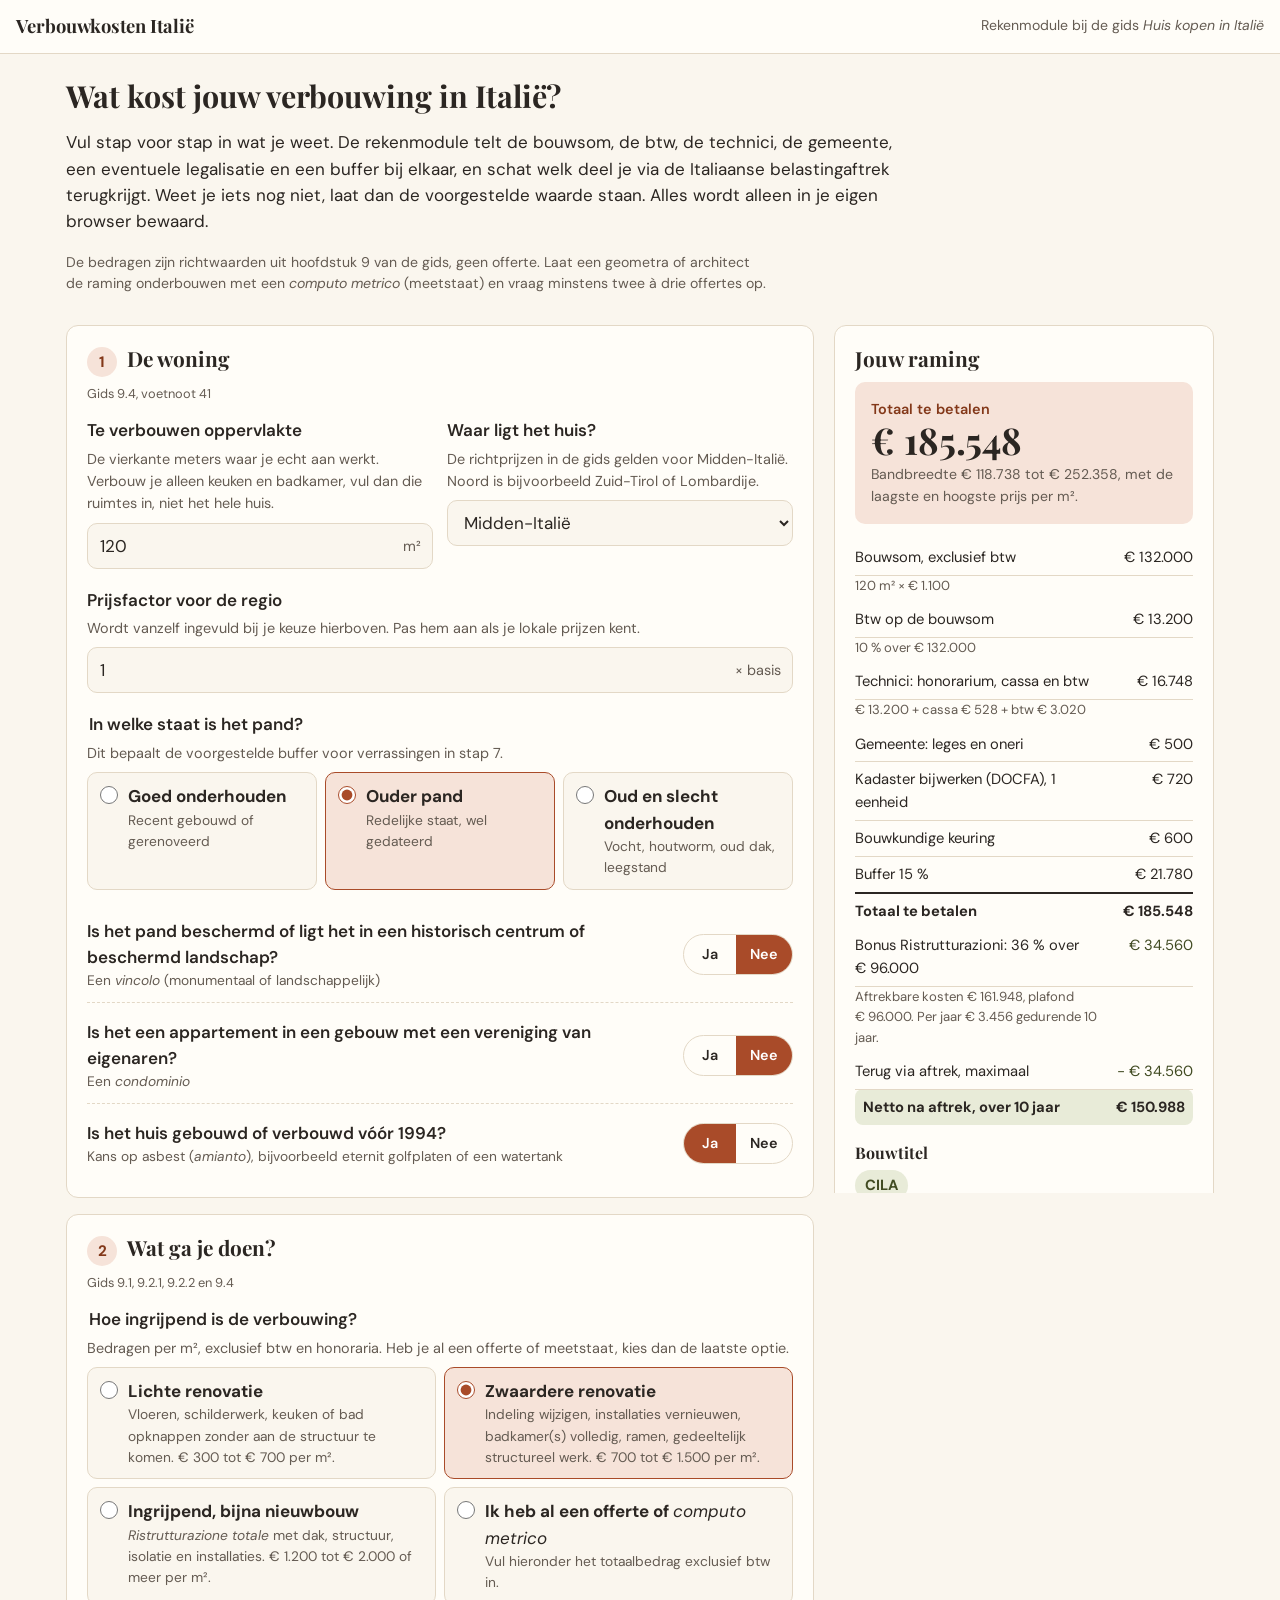
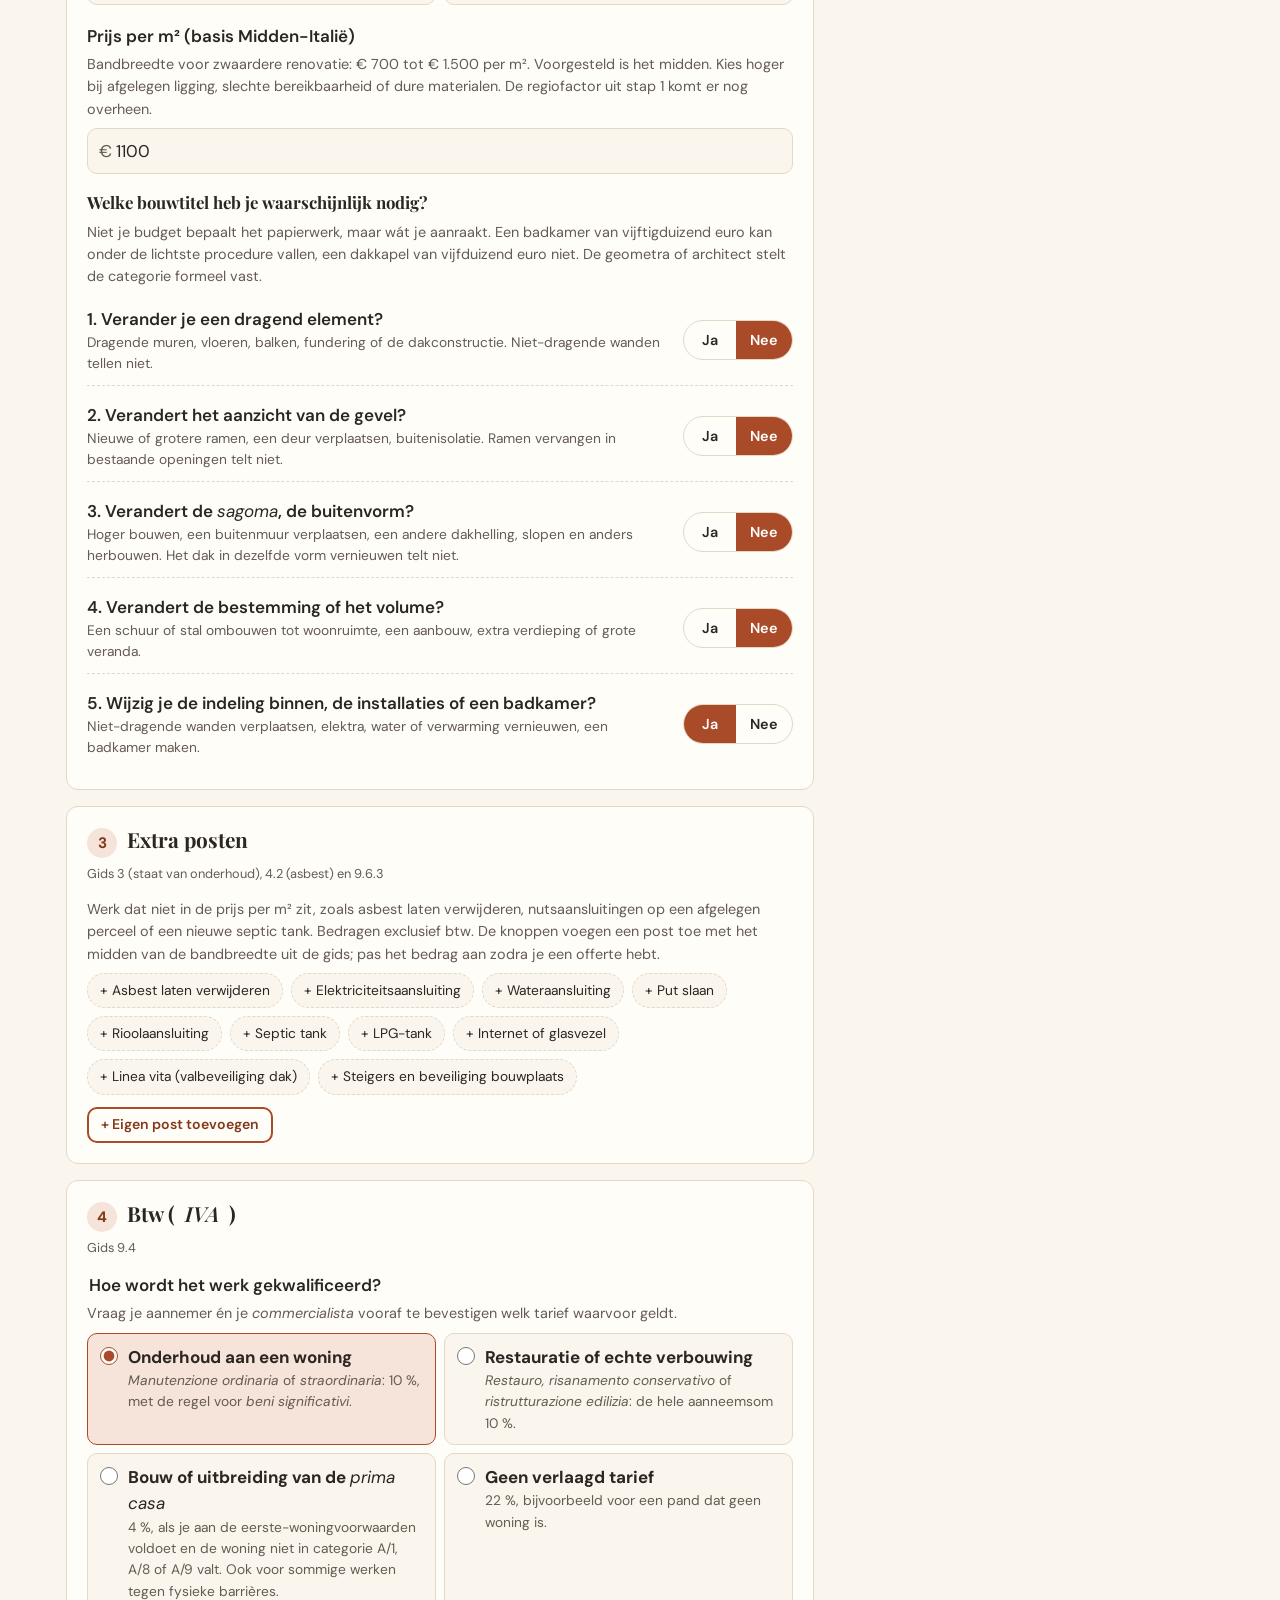
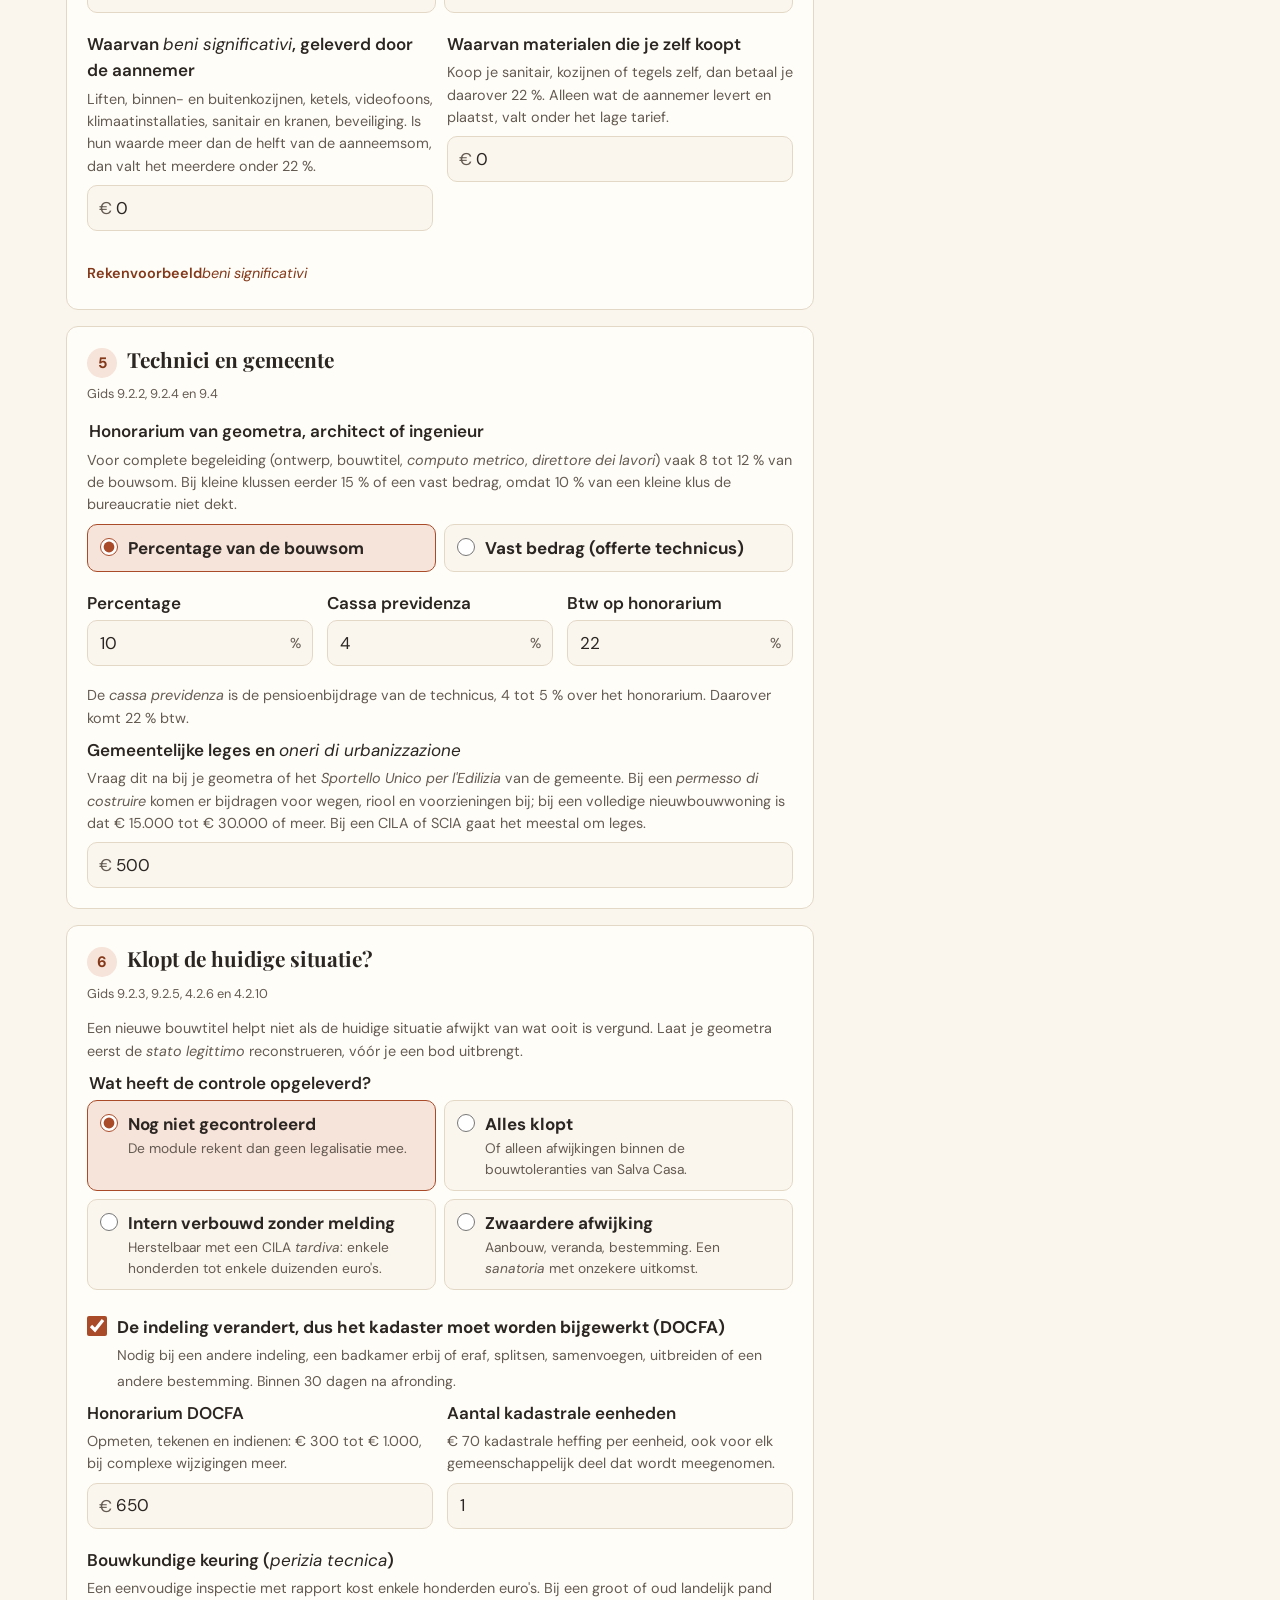
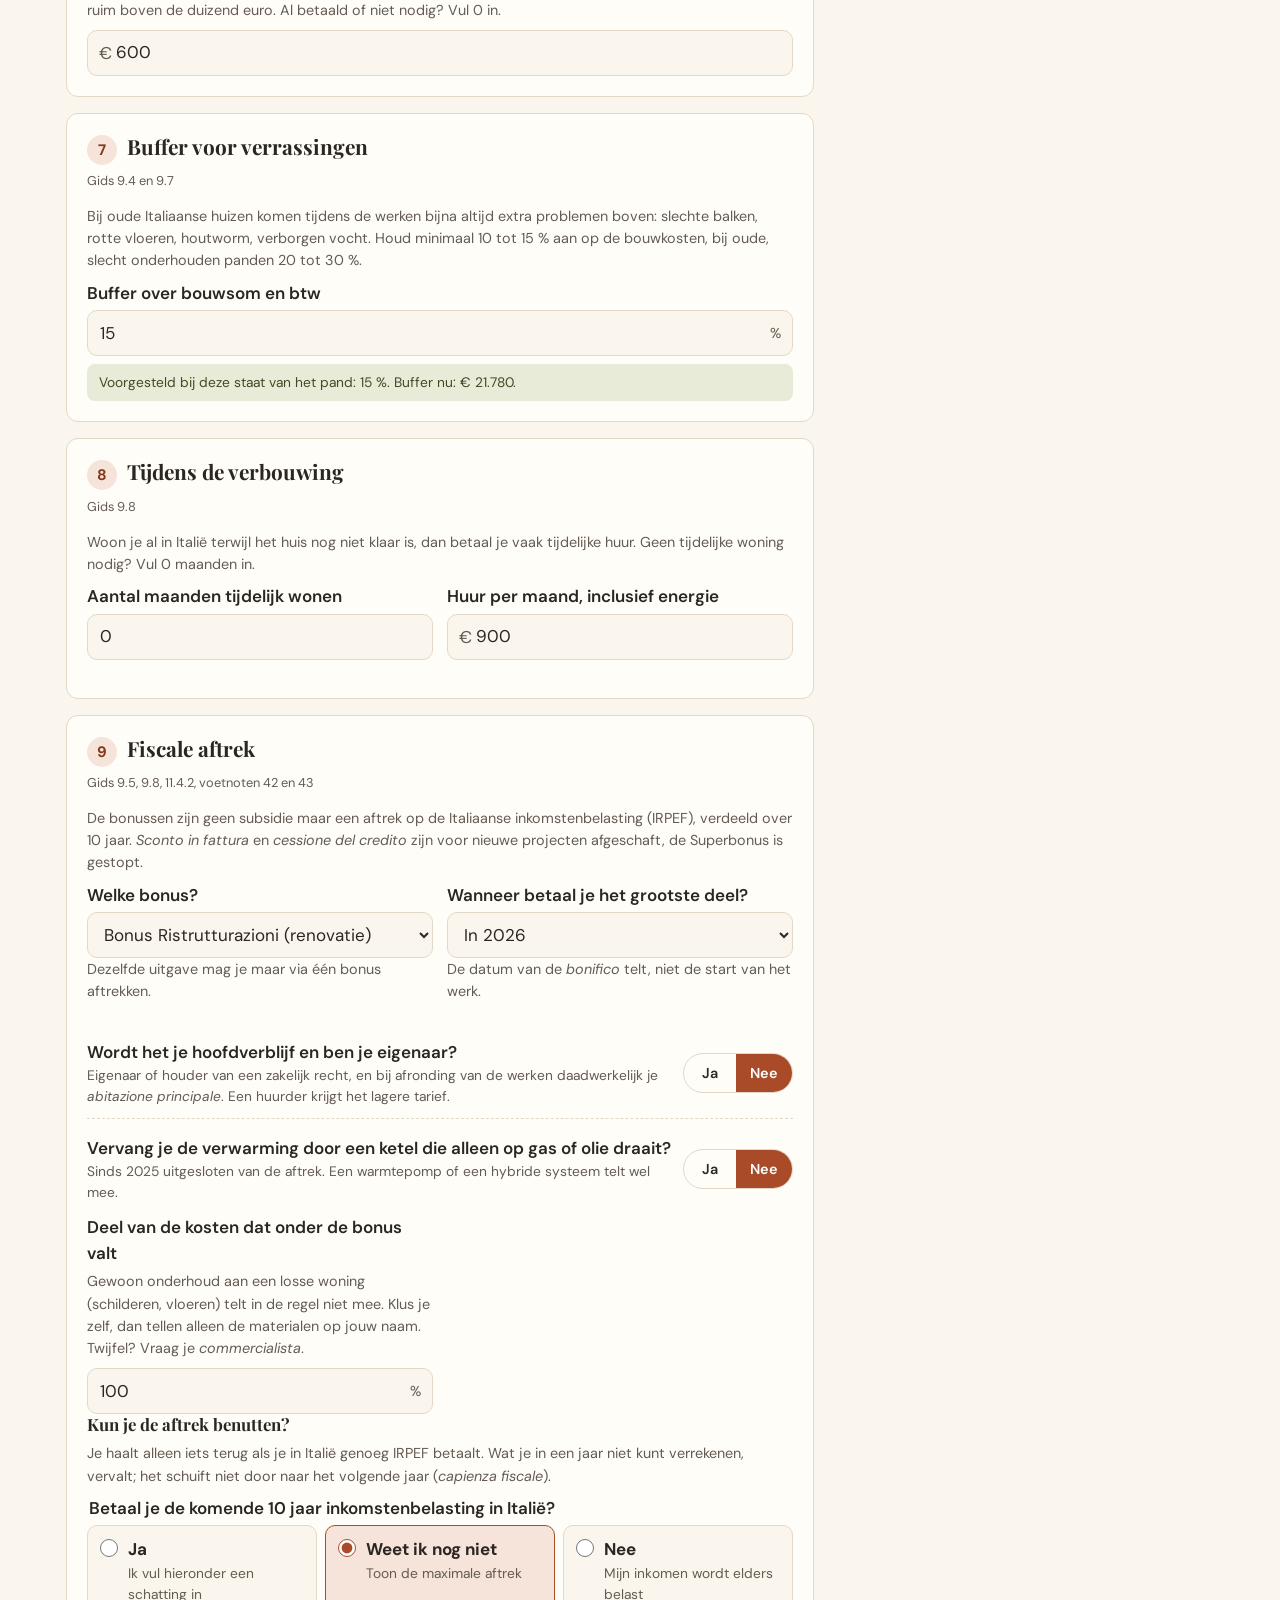
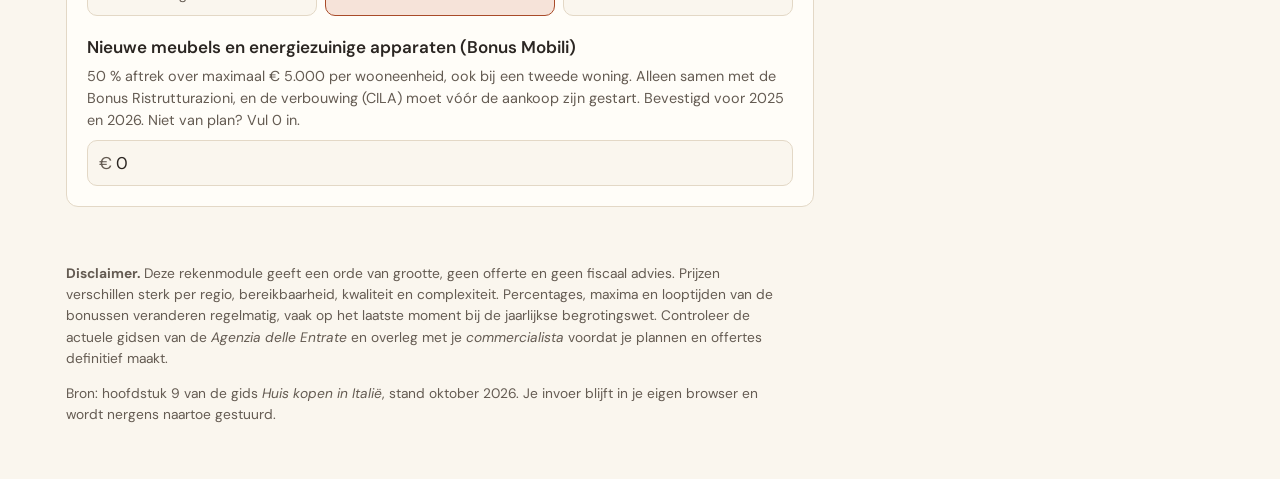
==== verbouwkosten/index.html @ cc941dfb "Rekenmodule verbouwkosten op basis van hoofdstuk 9 van de gids Losse statische pagina die bouwsom, b" ====
<!doctype html>
<html lang="nl">
<head>
<meta charset="utf-8">
<meta name="viewport" content="width=device-width, initial-scale=1">
<title>Verbouwkosten Italië</title>
<meta name="description" content="Reken de kosten van een verbouwing of renovatie in Italië door: bouwsom, btw, technici, legalisatie, buffer en de fiscale aftrek. Op basis van de gids Huis kopen in Italië.">
<meta name="theme-color" content="#FAF6EE">
<style>
@font-face { font-family: 'DM Sans'; font-style: normal; font-weight: 100 1000; font-display: swap; src: url(fonts/dmsans-latin.woff2) format('woff2'); }
@font-face { font-family: 'DM Sans'; font-style: italic; font-weight: 100 1000; font-display: swap; src: url(fonts/dmsans-italic-latin.woff2) format('woff2'); }
@font-face { font-family: 'Playfair Display'; font-style: normal; font-weight: 400 900; font-display: swap; src: url(fonts/playfair-latin.woff2) format('woff2'); }
@font-face { font-family: 'Playfair Display'; font-style: italic; font-weight: 400 900; font-display: swap; src: url(fonts/playfair-italic-latin.woff2) format('woff2'); }

:root {
  --cream: #FAF6EE;
  --surface: #FFFDF8;
  --line: #E3D8C6;
  --ink: #2B2622;
  --muted: #645B52;
  --terra: #A94B29;
  --terra-dark: #833819;
  --terra-soft: #F6E3D9;
  --olive: #56622F;
  --olive-dark: #414B22;
  --olive-soft: #E8EBD8;
  --amber: #7A5A0E;
  --amber-soft: #FBF0D2;
  --red: #9B1C1C;
  --red-soft: #FBE1DE;
  --focus: #1F5FAD;
  --radius: 12px;
}
@media (prefers-color-scheme: dark) {
  :root:not([data-theme="light"]) {
    --cream: #1D1A17; --surface: #262220; --line: #423B34; --ink: #F1EBE3; --muted: #B9AEA2;
    --terra: #D9784F; --terra-dark: #F0A07C; --terra-soft: #3A2A22;
    --olive: #A9B76E; --olive-dark: #C6D38D; --olive-soft: #2D3220;
    --amber: #E6C26A; --amber-soft: #3A3120; --red: #F08A80; --red-soft: #3D2321; --focus: #7FB2F0;
  }
}
:root[data-theme="dark"] {
  --cream: #1D1A17; --surface: #262220; --line: #423B34; --ink: #F1EBE3; --muted: #B9AEA2;
  --terra: #D9784F; --terra-dark: #F0A07C; --terra-soft: #3A2A22;
  --olive: #A9B76E; --olive-dark: #C6D38D; --olive-soft: #2D3220;
  --amber: #E6C26A; --amber-soft: #3A3120; --red: #F08A80; --red-soft: #3D2321; --focus: #7FB2F0;
}

* { box-sizing: border-box; }
html { -webkit-text-size-adjust: 100%; }
body {
  margin: 0; background: var(--cream); color: var(--ink);
  font: 400 17px/1.55 'DM Sans', system-ui, sans-serif;
  overflow-wrap: break-word;
}
h1, h2, h3 { font-family: 'Playfair Display', Georgia, serif; font-weight: 700; line-height: 1.2; margin: 0 0 .5em; }
h1 { font-size: 1.9rem; }
h2 { font-size: 1.3rem; }
h3 { font-size: 1.05rem; }
p { margin: 0 0 1em; }
a { color: var(--terra-dark); }
:focus-visible { outline: 3px solid var(--focus); outline-offset: 2px; }
.muted { color: var(--muted); }
.small { font-size: .88rem; }
.sr-only { position: absolute; width: 1px; height: 1px; padding: 0; margin: -1px; overflow: hidden; clip: rect(0 0 0 0); border: 0; }

.topbar { display: flex; align-items: center; justify-content: space-between; gap: 12px; padding: 12px 16px; border-bottom: 1px solid var(--line); background: var(--surface); }
.topbar .brand { font-family: 'Playfair Display', Georgia, serif; font-weight: 700; font-size: 1.15rem; }
@media (max-width: 560px) { .topbar .tagline { display: none; } }
.intro { max-width: 1180px; margin: 0 auto; padding: 24px 16px 8px; }
.intro p { max-width: 70ch; }

.layout { max-width: 1180px; margin: 0 auto; padding: 8px 16px 40px; display: grid; gap: 20px; grid-template-columns: minmax(0, 1fr); }
@media (min-width: 980px) { .layout { grid-template-columns: minmax(0, 1fr) 380px; align-items: start; } .summary { position: sticky; top: 16px; max-height: calc(100vh - 32px); overflow-y: auto; } }

.card { background: var(--surface); border: 1px solid var(--line); border-radius: var(--radius); padding: 20px; margin-bottom: 16px; }
.card > h2 { display: flex; align-items: baseline; gap: 10px; }
.step { display: inline-flex; align-items: center; justify-content: center; flex: 0 0 auto; width: 30px; height: 30px; border-radius: 50%; background: var(--terra-soft); color: var(--terra-dark); font: 700 .95rem 'DM Sans', sans-serif; }
.src { font-size: .8rem; color: var(--muted); margin-top: -4px; margin-bottom: 14px; }

.field { margin-bottom: 18px; }
.field:last-child { margin-bottom: 0; }
.field > label, .field > .label, fieldset > legend { display: block; font-weight: 600; margin-bottom: 4px; }
.help { font-size: .9rem; color: var(--muted); margin: 0 0 8px; }
fieldset { border: 0; padding: 0; margin: 0 0 18px; min-width: 0; }
.row { display: grid; gap: 14px; grid-template-columns: minmax(0, 1fr); }
@media (min-width: 640px) { .row.two { grid-template-columns: repeat(2, minmax(0, 1fr)); } .row.three { grid-template-columns: repeat(3, minmax(0, 1fr)); } }

input[type="number"], input[type="text"], select {
  width: 100%; min-height: 46px; padding: 8px 12px; border: 1.5px solid var(--line); border-radius: 10px;
  background: var(--cream); color: var(--ink); font: inherit;
}
input[type="number"]:focus, input[type="text"]:focus, select:focus { border-color: var(--focus); outline: none; box-shadow: 0 0 0 3px color-mix(in srgb, var(--focus) 25%, transparent); }
.money { position: relative; }
.money::before { content: '€'; position: absolute; left: 12px; top: 50%; transform: translateY(-50%); color: var(--muted); pointer-events: none; }
.money input { padding-left: 28px; }
.unit { position: relative; }
.unit input { padding-right: 46px; }
.unit::after { content: attr(data-unit); position: absolute; right: 12px; top: 50%; transform: translateY(-50%); color: var(--muted); pointer-events: none; font-size: .9rem; }

.choices { display: grid; gap: 8px; grid-template-columns: minmax(0, 1fr); }
@media (min-width: 640px) { .choices.cols-3 { grid-template-columns: repeat(3, minmax(0, 1fr)); } .choices.cols-2 { grid-template-columns: repeat(2, minmax(0, 1fr)); } .choices.cols-4 { grid-template-columns: repeat(2, minmax(0, 1fr)); } }
@media (min-width: 900px) { .choices.cols-4 { grid-template-columns: repeat(4, minmax(0, 1fr)); } }
.choice { position: relative; display: block; border: 1.5px solid var(--line); border-radius: 10px; padding: 10px 12px 10px 40px; background: var(--cream); cursor: pointer; min-height: 46px; }
.choice input { position: absolute; left: 12px; top: 13px; width: 18px; height: 18px; margin: 0; accent-color: var(--terra); }
.choice strong { display: block; }
.choice span { display: block; font-size: .86rem; color: var(--muted); }
.choice:has(input:checked) { border-color: var(--terra); background: var(--terra-soft); }
.choice:has(input:focus-visible) { outline: 3px solid var(--focus); outline-offset: 2px; }

.yn { display: grid; gap: 6px; }
.yn-row { display: flex; align-items: center; justify-content: space-between; gap: 12px; padding: 10px 0; border-bottom: 1px dashed var(--line); }
.yn-row:last-child { border-bottom: 0; }
.yn-row p { margin: 0; }
.yn-row .q { font-weight: 600; }
.yn-row .q small { display: block; font-weight: 400; color: var(--muted); font-size: .86rem; }
.toggle { display: inline-flex; border: 1.5px solid var(--line); border-radius: 999px; overflow: hidden; flex: 0 0 auto; }
.toggle label { position: relative; cursor: pointer; }
.toggle input { position: absolute; opacity: 0; inset: 0; margin: 0; cursor: pointer; }
.toggle span { display: block; padding: 8px 14px; font-size: .9rem; font-weight: 600; min-width: 52px; text-align: center; }
.toggle input:checked + span { background: var(--terra); color: #fff; }
.toggle input:focus-visible + span { outline: 3px solid var(--focus); outline-offset: -3px; }

.check { display: flex; gap: 10px; align-items: flex-start; cursor: pointer; padding: 6px 0; }
.check input { width: 20px; height: 20px; margin: 2px 0 0; flex: 0 0 auto; accent-color: var(--terra); }

details.more { margin-top: 8px; font-size: .9rem; }
details.more summary { cursor: pointer; color: var(--terra-dark); font-weight: 600; min-height: 32px; display: flex; align-items: center; }
details.more > div { padding: 8px 12px; border-left: 3px solid var(--line); margin-top: 4px; color: var(--ink); }
details.more p:last-child { margin-bottom: 0; }

.hint { display: block; font-size: .86rem; padding: 8px 12px; border-radius: 8px; margin-top: 8px; background: var(--olive-soft); color: var(--olive-dark); }
.hint.warn { background: var(--amber-soft); color: var(--amber); }
.hint.bad { background: var(--red-soft); color: var(--red); }
.hint:empty { display: none; }

.btn { display: inline-flex; align-items: center; justify-content: center; gap: .4em; min-height: 44px; padding: 8px 16px; border-radius: 10px; border: 2px solid var(--terra); background: var(--terra); color: #fff; font: inherit; font-weight: 600; cursor: pointer; text-decoration: none; }
.btn:hover { background: var(--terra-dark); border-color: var(--terra-dark); }
.btn.secondary { background: var(--surface); color: var(--terra-dark); }
.btn.secondary:hover { background: var(--terra-soft); }
.btn.small { min-height: 36px; padding: 4px 12px; font-size: .88rem; }
.chips { display: flex; flex-wrap: wrap; gap: 8px; margin: 8px 0 12px; }
.chip { border: 1.5px dashed var(--line); background: var(--cream); color: var(--ink); border-radius: 999px; padding: 6px 12px; font: inherit; font-size: .86rem; cursor: pointer; }
.chip:hover { border-color: var(--terra); color: var(--terra-dark); }

.extra-row { display: grid; grid-template-columns: minmax(0, 1fr) 150px 44px; gap: 8px; margin-bottom: 8px; align-items: center; }
.extra-row .del { width: 44px; height: 44px; border-radius: 10px; border: 1.5px solid var(--line); background: var(--cream); color: var(--muted); font-size: 1.2rem; cursor: pointer; }
.extra-row .del:hover { color: var(--red); border-color: var(--red); }
.extra-row .note { grid-column: 1 / -1; font-size: .8rem; color: var(--muted); margin-top: -4px; }
@media (max-width: 480px) { .extra-row { grid-template-columns: minmax(0, 1fr) 44px; } .extra-row .money { grid-column: 1 / 2; } .extra-row .del { grid-row: 1; grid-column: 2; } }

.summary .card { margin-bottom: 0; }
.total-box { background: var(--terra-soft); border-radius: 10px; padding: 16px; margin: 4px 0 16px; }
.total-box .lbl { font-size: .9rem; color: var(--terra-dark); font-weight: 600; }
.total-box .num { font-family: 'Playfair Display', Georgia, serif; font-size: 2.3rem; font-weight: 700; line-height: 1.1; color: var(--ink); font-variant-numeric: tabular-nums; }
.total-box .range { font-size: .88rem; color: var(--muted); margin-top: 4px; }
table.lines { width: 100%; border-collapse: collapse; font-size: .92rem; font-variant-numeric: tabular-nums; }
table.lines td { padding: 6px 0; border-bottom: 1px solid var(--line); vertical-align: top; }
table.lines td:last-child { text-align: right; white-space: nowrap; padding-left: 12px; }
table.lines tr.sub td { font-size: .82rem; color: var(--muted); border-bottom: 0; padding-top: 0; }
table.lines tr.sum td { font-weight: 700; border-bottom: 0; border-top: 2px solid var(--ink); }
table.lines tr.minus td:last-child { color: var(--olive-dark); }
table.lines tr.net td { font-weight: 700; border-bottom: 0; background: var(--olive-soft); }
table.lines tr.net td:first-child { padding-left: 8px; border-radius: 8px 0 0 8px; }
table.lines tr.net td:last-child { padding-right: 8px; border-radius: 0 8px 8px 0; }
.titel { display: inline-block; padding: 4px 10px; border-radius: 999px; background: var(--olive-soft); color: var(--olive-dark); font-weight: 700; font-size: .92rem; }
.titel.zwaar { background: var(--amber-soft); color: var(--amber); }
.titel.pdc { background: var(--red-soft); color: var(--red); }
.points { list-style: none; padding: 0; margin: 0; font-size: .9rem; }
.points li { padding: 8px 0 8px 22px; border-bottom: 1px solid var(--line); position: relative; }
.points li:last-child { border-bottom: 0; }
.points li::before { content: ''; position: absolute; left: 4px; top: 15px; width: 8px; height: 8px; border-radius: 50%; background: var(--olive); }
.points li.warn::before { background: var(--amber); }
.points li.bad::before { background: var(--red); }
.sum-actions { display: flex; flex-wrap: wrap; gap: 8px; margin-top: 16px; }
h3.sum-h { margin-top: 18px; font-size: 1rem; }

.mobile-bar { position: sticky; bottom: 0; z-index: 5; display: flex; align-items: center; justify-content: space-between; gap: 12px; padding: 10px 16px calc(10px + env(safe-area-inset-bottom, 0px)); background: var(--surface); border-top: 1px solid var(--line); box-shadow: 0 -4px 16px #0000000f; }
.mobile-bar .num { font-family: 'Playfair Display', Georgia, serif; font-weight: 700; font-size: 1.3rem; font-variant-numeric: tabular-nums; }
@media (min-width: 980px) { .mobile-bar { display: none; } }

footer { max-width: 1180px; margin: 0 auto; padding: 0 16px 40px; font-size: .86rem; color: var(--muted); }
footer p { max-width: 80ch; }

@media print {
  body { background: #fff; color: #000; font-size: 11pt; }
  .topbar, .mobile-bar, .sum-actions, .chips, .extra-row .del, details.more, .no-print { display: none !important; }
  .layout { display: block; padding: 0; }
  .summary { position: static; max-height: none; overflow: visible; break-before: page; }
  .card { break-inside: avoid; border-color: #ccc; }
  .choice:not(:has(input:checked)) { display: none; }
}
</style>
</head>
<body>
<header class="topbar">
  <span class="brand">Verbouwkosten Italië</span>
  <span class="small muted tagline">Rekenmodule bij de gids <em>Huis kopen in Italië</em></span>
</header>

<section class="intro">
  <h1>Wat kost jouw verbouwing in Italië?</h1>
  <p>Vul stap voor stap in wat je weet. De rekenmodule telt de bouwsom, de btw, de technici, de gemeente, een eventuele legalisatie en een buffer bij elkaar, en schat welk deel je via de Italiaanse belastingaftrek terugkrijgt. Weet je iets nog niet, laat dan de voorgestelde waarde staan. Alles wordt alleen in je eigen browser bewaard.</p>
  <p class="small muted">De bedragen zijn richtwaarden uit hoofdstuk 9 van de gids, geen offerte. Laat een geometra of architect de raming onderbouwen met een <em>computo metrico</em> (meetstaat) en vraag minstens twee à drie offertes op.</p>
</section>

<main class="layout">
<form id="calc" novalidate onsubmit="return false">

  <!-- 1. Woning -->
  <section class="card" aria-labelledby="h1">
    <h2 id="h1"><span class="step">1</span>De woning</h2>
    <p class="src">Gids 9.4, voetnoot 41</p>

    <div class="row two">
      <div class="field">
        <label for="m2">Te verbouwen oppervlakte</label>
        <p class="help">De vierkante meters waar je echt aan werkt. Verbouw je alleen keuken en badkamer, vul dan die ruimtes in, niet het hele huis.</p>
        <div class="unit" data-unit="m²"><input id="m2" name="m2" type="number" min="0" step="1" inputmode="numeric" value="120"></div>
      </div>
      <div class="field">
        <label for="regio">Waar ligt het huis?</label>
        <p class="help">De richtprijzen in de gids gelden voor Midden-Italië. Noord is bijvoorbeeld Zuid-Tirol of Lombardije.</p>
        <select id="regio" name="regio">
          <option value="noord">Noord-Italië</option>
          <option value="midden" selected>Midden-Italië</option>
          <option value="zuid">Landelijk Zuid-Italië, eilanden</option>
        </select>
      </div>
    </div>

    <div class="field">
      <label for="factor">Prijsfactor voor de regio</label>
      <p class="help">Wordt vanzelf ingevuld bij je keuze hierboven. Pas hem aan als je lokale prijzen kent.</p>
      <div class="unit" data-unit="× basis"><input id="factor" name="factor" type="number" min="0.5" max="2" step="0.05" inputmode="decimal" value="1"></div>
      <span class="hint" id="factorHint"></span>
    </div>

    <fieldset>
      <legend>In welke staat is het pand?</legend>
      <p class="help">Dit bepaalt de voorgestelde buffer voor verrassingen in stap 7.</p>
      <div class="choices cols-3">
        <label class="choice"><input type="radio" name="staat" value="goed"><strong>Goed onderhouden</strong><span>Recent gebouwd of gerenoveerd</span></label>
        <label class="choice"><input type="radio" name="staat" value="ouder" checked><strong>Ouder pand</strong><span>Redelijke staat, wel gedateerd</span></label>
        <label class="choice"><input type="radio" name="staat" value="slecht"><strong>Oud en slecht onderhouden</strong><span>Vocht, houtworm, oud dak, leegstand</span></label>
      </div>
    </fieldset>

    <div class="yn">
      <div class="yn-row">
        <p class="q">Is het pand beschermd of ligt het in een historisch centrum of beschermd landschap?<small>Een <em>vincolo</em> (monumentaal of landschappelijk)</small></p>
        <span class="toggle" role="radiogroup" aria-label="Vincolo"><label><input type="radio" name="vincolo" value="ja"><span>Ja</span></label><label><input type="radio" name="vincolo" value="nee" checked><span>Nee</span></label></span>
      </div>
      <div class="yn-row">
        <p class="q">Is het een appartement in een gebouw met een vereniging van eigenaren?<small>Een <em>condominio</em></small></p>
        <span class="toggle" role="radiogroup" aria-label="Condominio"><label><input type="radio" name="condo" value="ja"><span>Ja</span></label><label><input type="radio" name="condo" value="nee" checked><span>Nee</span></label></span>
      </div>
      <div class="yn-row">
        <p class="q">Is het huis gebouwd of verbouwd vóór 1994?<small>Kans op asbest (<em>amianto</em>), bijvoorbeeld eternit golfplaten of een watertank</small></p>
        <span class="toggle" role="radiogroup" aria-label="Voor 1994"><label><input type="radio" name="oud94" value="ja" checked><span>Ja</span></label><label><input type="radio" name="oud94" value="nee"><span>Nee</span></label></span>
      </div>
    </div>
  </section>

  <!-- 2. Werk -->
  <section class="card" aria-labelledby="h2">
    <h2 id="h2"><span class="step">2</span>Wat ga je doen?</h2>
    <p class="src">Gids 9.1, 9.2.1, 9.2.2 en 9.4</p>

    <fieldset>
      <legend>Hoe ingrijpend is de verbouwing?</legend>
      <p class="help">Bedragen per m², exclusief btw en honoraria. Heb je al een offerte of meetstaat, kies dan de laatste optie.</p>
      <div class="choices cols-2">
        <label class="choice"><input type="radio" name="niveau" value="licht"><strong>Lichte renovatie</strong><span>Vloeren, schilderwerk, keuken of bad opknappen zonder aan de structuur te komen. € 300 tot € 700 per m².</span></label>
        <label class="choice"><input type="radio" name="niveau" value="zwaar" checked><strong>Zwaardere renovatie</strong><span>Indeling wijzigen, installaties vernieuwen, badkamer(s) volledig, ramen, gedeeltelijk structureel werk. € 700 tot € 1.500 per m².</span></label>
        <label class="choice"><input type="radio" name="niveau" value="ingrijpend"><strong>Ingrijpend, bijna nieuwbouw</strong><span><em>Ristrutturazione totale</em> met dak, structuur, isolatie en installaties. € 1.200 tot € 2.000 of meer per m².</span></label>
        <label class="choice"><input type="radio" name="niveau" value="eigen"><strong>Ik heb al een offerte of <em>computo metrico</em></strong><span>Vul hieronder het totaalbedrag exclusief btw in.</span></label>
      </div>
    </fieldset>

    <div class="field" id="fPrijsM2">
      <label for="prijsM2">Prijs per m² (basis Midden-Italië)</label>
      <p class="help" id="prijsM2Help">Voorgesteld: het midden van de bandbreedte. Kies hoger bij afgelegen ligging, slechte bereikbaarheid of dure materialen.</p>
      <div class="money"><input id="prijsM2" name="prijsM2" type="number" min="0" step="10" inputmode="numeric" value="1100"></div>
    </div>
    <div class="field" id="fEigen" hidden>
      <label for="eigenBedrag">Bouwsom volgens offerte, exclusief btw</label>
      <p class="help">Het totaal van de aannemer of van de meetstaat. Laat het honorarium van de technici er buiten, dat komt in stap 5.</p>
      <div class="money"><input id="eigenBedrag" name="eigenBedrag" type="number" min="0" step="100" inputmode="numeric" value="0"></div>
    </div>

    <h3>Welke bouwtitel heb je waarschijnlijk nodig?</h3>
    <p class="help">Niet je budget bepaalt het papierwerk, maar wát je aanraakt. Een badkamer van vijftigduizend euro kan onder de lichtste procedure vallen, een dakkapel van vijfduizend euro niet. De geometra of architect stelt de categorie formeel vast.</p>
    <div class="yn">
      <div class="yn-row">
        <p class="q">1. Verander je een dragend element?<small>Dragende muren, vloeren, balken, fundering of de dakconstructie. Niet-dragende wanden tellen niet.</small></p>
        <span class="toggle" role="radiogroup" aria-label="Dragend element"><label><input type="radio" name="q1" value="ja"><span>Ja</span></label><label><input type="radio" name="q1" value="nee" checked><span>Nee</span></label></span>
      </div>
      <div class="yn-row">
        <p class="q">2. Verandert het aanzicht van de gevel?<small>Nieuwe of grotere ramen, een deur verplaatsen, buitenisolatie. Ramen vervangen in bestaande openingen telt niet.</small></p>
        <span class="toggle" role="radiogroup" aria-label="Gevel"><label><input type="radio" name="q2" value="ja"><span>Ja</span></label><label><input type="radio" name="q2" value="nee" checked><span>Nee</span></label></span>
      </div>
      <div class="yn-row">
        <p class="q">3. Verandert de <em>sagoma</em>, de buitenvorm?<small>Hoger bouwen, een buitenmuur verplaatsen, een andere dakhelling, slopen en anders herbouwen. Het dak in dezelfde vorm vernieuwen telt niet.</small></p>
        <span class="toggle" role="radiogroup" aria-label="Sagoma"><label><input type="radio" name="q3" value="ja"><span>Ja</span></label><label><input type="radio" name="q3" value="nee" checked><span>Nee</span></label></span>
      </div>
      <div class="yn-row">
        <p class="q">4. Verandert de bestemming of het volume?<small>Een schuur of stal ombouwen tot woonruimte, een aanbouw, extra verdieping of grote veranda.</small></p>
        <span class="toggle" role="radiogroup" aria-label="Bestemming of volume"><label><input type="radio" name="q4" value="ja"><span>Ja</span></label><label><input type="radio" name="q4" value="nee" checked><span>Nee</span></label></span>
      </div>
      <div class="yn-row">
        <p class="q">5. Wijzig je de indeling binnen, de installaties of een badkamer?<small>Niet-dragende wanden verplaatsen, elektra, water of verwarming vernieuwen, een badkamer maken.</small></p>
        <span class="toggle" role="radiogroup" aria-label="Indeling of installaties"><label><input type="radio" name="q5" value="ja" checked><span>Ja</span></label><label><input type="radio" name="q5" value="nee"><span>Nee</span></label></span>
      </div>
    </div>
    <span class="hint" id="titelHint"></span>
  </section>

  <!-- 3. Extra posten -->
  <section class="card" aria-labelledby="h3">
    <h2 id="h3"><span class="step">3</span>Extra posten</h2>
    <p class="src">Gids 3 (staat van onderhoud), 4.2 (asbest) en 9.6.3</p>
    <p class="help">Werk dat niet in de prijs per m² zit, zoals asbest laten verwijderen, nutsaansluitingen op een afgelegen perceel of een nieuwe septic tank. Bedragen exclusief btw. De knoppen voegen een post toe met het midden van de bandbreedte uit de gids; pas het bedrag aan zodra je een offerte hebt.</p>
    <div class="chips" id="presets" aria-label="Snel toevoegen"></div>
    <div id="extras"></div>
    <button type="button" class="btn secondary small" id="addExtra">+ Eigen post toevoegen</button>
  </section>

  <!-- 4. Btw -->
  <section class="card" aria-labelledby="h4">
    <h2 id="h4"><span class="step">4</span>Btw (<em>IVA</em>)</h2>
    <p class="src">Gids 9.4</p>

    <fieldset>
      <legend>Hoe wordt het werk gekwalificeerd?</legend>
      <p class="help">Vraag je aannemer én je <em>commercialista</em> vooraf te bevestigen welk tarief waarvoor geldt.</p>
      <div class="choices cols-2">
        <label class="choice"><input type="radio" name="btwCat" value="onderhoud" checked><strong>Onderhoud aan een woning</strong><span><em>Manutenzione ordinaria</em> of <em>straordinaria</em>: 10 %, met de regel voor <em>beni significativi</em>.</span></label>
        <label class="choice"><input type="radio" name="btwCat" value="ristr"><strong>Restauratie of echte verbouwing</strong><span><em>Restauro, risanamento conservativo</em> of <em>ristrutturazione edilizia</em>: de hele aanneemsom 10 %.</span></label>
        <label class="choice"><input type="radio" name="btwCat" value="vier"><strong>Bouw of uitbreiding van de <em>prima casa</em></strong><span>4 %, als je aan de eerste-woningvoorwaarden voldoet en de woning niet in categorie A/1, A/8 of A/9 valt. Ook voor sommige werken tegen fysieke barrières.</span></label>
        <label class="choice"><input type="radio" name="btwCat" value="standaard"><strong>Geen verlaagd tarief</strong><span>22 %, bijvoorbeeld voor een pand dat geen woning is.</span></label>
      </div>
    </fieldset>

    <div class="row two">
      <div class="field" id="fBeni">
        <label for="beni">Waarvan <em>beni significativi</em>, geleverd door de aannemer</label>
        <p class="help">Liften, binnen- en buitenkozijnen, ketels, videofoons, klimaatinstallaties, sanitair en kranen, beveiliging. Is hun waarde meer dan de helft van de aanneemsom, dan valt het meerdere onder 22 %.</p>
        <div class="money"><input id="beni" name="beni" type="number" min="0" step="100" inputmode="numeric" value="0"></div>
      </div>
      <div class="field">
        <label for="zelfMat">Waarvan materialen die je zelf koopt</label>
        <p class="help">Koop je sanitair, kozijnen of tegels zelf, dan betaal je daarover 22 %. Alleen wat de aannemer levert en plaatst, valt onder het lage tarief.</p>
        <div class="money"><input id="zelfMat" name="zelfMat" type="number" min="0" step="100" inputmode="numeric" value="0"></div>
      </div>
    </div>
    <details class="more"><summary>Rekenvoorbeeld <em>beni significativi</em></summary><div>
      <p>Arbeid en overige materialen € 3.000, sanitair € 5.000, samen € 8.000. Het verschil tussen de aanneemsom en het sanitair is € 3.000. Dan valt € 3.000 van het sanitair onder 10 % en € 2.000 onder 22 %. Ligt de waarde van het goed onder de helft van de aanneemsom, dan valt het volledig onder 10 %. Bij <em>restauro</em> of <em>ristrutturazione</em> speelt deze regel niet.</p>
    </div></details>
    <span class="hint" id="btwHint"></span>
  </section>

  <!-- 5. Technici en gemeente -->
  <section class="card" aria-labelledby="h5">
    <h2 id="h5"><span class="step">5</span>Technici en gemeente</h2>
    <p class="src">Gids 9.2.2, 9.2.4 en 9.4</p>

    <fieldset>
      <legend>Honorarium van geometra, architect of ingenieur</legend>
      <p class="help">Voor complete begeleiding (ontwerp, bouwtitel, <em>computo metrico</em>, <em>direttore dei lavori</em>) vaak 8 tot 12 % van de bouwsom. Bij kleine klussen eerder 15 % of een vast bedrag, omdat 10 % van een kleine klus de bureaucratie niet dekt.</p>
      <div class="choices cols-2">
        <label class="choice"><input type="radio" name="honMode" value="pct" checked><strong>Percentage van de bouwsom</strong></label>
        <label class="choice"><input type="radio" name="honMode" value="vast"><strong>Vast bedrag (offerte technicus)</strong></label>
      </div>
    </fieldset>
    <div class="row three">
      <div class="field" id="fHonPct">
        <label for="honPct">Percentage</label>
        <div class="unit" data-unit="%"><input id="honPct" name="honPct" type="number" min="0" max="30" step="0.5" inputmode="decimal" value="10"></div>
      </div>
      <div class="field" id="fHonVast" hidden>
        <label for="honVast">Vast bedrag, exclusief cassa en btw</label>
        <div class="money"><input id="honVast" name="honVast" type="number" min="0" step="100" inputmode="numeric" value="5000"></div>
      </div>
      <div class="field">
        <label for="cassa">Cassa previdenza</label>
        <div class="unit" data-unit="%"><input id="cassa" name="cassa" type="number" min="0" max="10" step="0.5" inputmode="decimal" value="4"></div>
      </div>
      <div class="field">
        <label for="honBtw">Btw op honorarium</label>
        <div class="unit" data-unit="%"><input id="honBtw" name="honBtw" type="number" min="0" max="30" step="1" inputmode="decimal" value="22"></div>
      </div>
    </div>
    <p class="help">De <em>cassa previdenza</em> is de pensioenbijdrage van de technicus, 4 tot 5 % over het honorarium. Daarover komt 22 % btw.</p>

    <div class="field">
      <label for="leges">Gemeentelijke leges en <em>oneri di urbanizzazione</em></label>
      <p class="help">Vraag dit na bij je geometra of het <em>Sportello Unico per l'Edilizia</em> van de gemeente. Bij een <em>permesso di costruire</em> komen er bijdragen voor wegen, riool en voorzieningen bij; bij een volledige nieuwbouwwoning is dat € 15.000 tot € 30.000 of meer. Bij een CILA of SCIA gaat het meestal om leges.</p>
      <div class="money"><input id="leges" name="leges" type="number" min="0" step="50" inputmode="numeric" value="500"></div>
      <span class="hint" id="legesHint"></span>
    </div>
  </section>

  <!-- 6. Legalisatie -->
  <section class="card" aria-labelledby="h6">
    <h2 id="h6"><span class="step">6</span>Klopt de huidige situatie?</h2>
    <p class="src">Gids 9.2.3, 9.2.5, 4.2.6 en 4.2.10</p>
    <p class="help">Een nieuwe bouwtitel helpt niet als de huidige situatie afwijkt van wat ooit is vergund. Laat je geometra eerst de <em>stato legittimo</em> reconstrueren, vóór je een bod uitbrengt.</p>

    <fieldset>
      <legend>Wat heeft de controle opgeleverd?</legend>
      <div class="choices cols-2">
        <label class="choice"><input type="radio" name="legal" value="onbekend" checked><strong>Nog niet gecontroleerd</strong><span>De module rekent dan geen legalisatie mee.</span></label>
        <label class="choice"><input type="radio" name="legal" value="conform"><strong>Alles klopt</strong><span>Of alleen afwijkingen binnen de bouwtoleranties van Salva Casa.</span></label>
        <label class="choice"><input type="radio" name="legal" value="tardiva"><strong>Intern verbouwd zonder melding</strong><span>Herstelbaar met een CILA <em>tardiva</em>: enkele honderden tot enkele duizenden euro's.</span></label>
        <label class="choice"><input type="radio" name="legal" value="sanatoria"><strong>Zwaardere afwijking</strong><span>Aanbouw, veranda, bestemming. Een <em>sanatoria</em> met onzekere uitkomst.</span></label>
      </div>
    </fieldset>

    <div id="fTardiva" hidden>
      <div class="row two">
        <div class="field">
          <label for="tardTech">Honorarium technicus CILA <em>tardiva</em></label>
          <p class="help">Bij complexere situaties € 800 tot € 1.500.</p>
          <div class="money"><input id="tardTech" name="tardTech" type="number" min="0" step="50" inputmode="numeric" value="1150"></div>
        </div>
        <div class="field">
          <span class="label">Sanctie</span>
          <p class="help">Wettelijk € 1.000. Meld je het zelf terwijl het werk nog loopt, dan ongeveer € 333.</p>
          <label class="check"><input type="checkbox" id="tardLoopt" name="tardLoopt"><span>Het werk loopt nog en ik meld het uit eigen beweging</span></label>
        </div>
      </div>
    </div>
    <div class="field" id="fSanatoria" hidden>
      <label for="sanBedrag">Geschatte kosten <em>sanatoria</em> (technicus plus sanctie)</label>
      <p class="help">De gids noemt hier geen vast bedrag: het honorarium ligt hoger dan bij een CILA <em>tardiva</em> en de sanctie hangt af van de aard van het werk. Vraag je geometra om een schatting.</p>
      <div class="money"><input id="sanBedrag" name="sanBedrag" type="number" min="0" step="100" inputmode="numeric" value="5000"></div>
    </div>

    <label class="check"><input type="checkbox" id="docfa" name="docfa" checked><span><strong>De indeling verandert, dus het kadaster moet worden bijgewerkt (DOCFA)</strong><br><span class="small muted">Nodig bij een andere indeling, een badkamer erbij of eraf, splitsen, samenvoegen, uitbreiden of een andere bestemming. Binnen 30 dagen na afronding.</span></span></label>
    <div class="row two" id="fDocfa">
      <div class="field">
        <label for="docfaHon">Honorarium DOCFA</label>
        <p class="help">Opmeten, tekenen en indienen: € 300 tot € 1.000, bij complexe wijzigingen meer.</p>
        <div class="money"><input id="docfaHon" name="docfaHon" type="number" min="0" step="50" inputmode="numeric" value="650"></div>
      </div>
      <div class="field">
        <label for="docfaUnits">Aantal kadastrale eenheden</label>
        <p class="help">€ 70 kadastrale heffing per eenheid, ook voor elk gemeenschappelijk deel dat wordt meegenomen.</p>
        <input id="docfaUnits" name="docfaUnits" type="number" min="1" step="1" inputmode="numeric" value="1">
      </div>
    </div>

    <div class="field">
      <label for="keuring">Bouwkundige keuring (<em>perizia tecnica</em>)</label>
      <p class="help">Een eenvoudige inspectie met rapport kost enkele honderden euro's. Bij een groot of oud landelijk pand ruim boven de duizend euro. Al betaald of niet nodig? Vul 0 in.</p>
      <div class="money"><input id="keuring" name="keuring" type="number" min="0" step="50" inputmode="numeric" value="600"></div>
    </div>
  </section>

  <!-- 7. Buffer -->
  <section class="card" aria-labelledby="h7">
    <h2 id="h7"><span class="step">7</span>Buffer voor verrassingen</h2>
    <p class="src">Gids 9.4 en 9.7</p>
    <p class="help">Bij oude Italiaanse huizen komen tijdens de werken bijna altijd extra problemen boven: slechte balken, rotte vloeren, houtworm, verborgen vocht. Houd minimaal 10 tot 15 % aan op de bouwkosten, bij oude, slecht onderhouden panden 20 tot 30 %.</p>
    <div class="field">
      <label for="buffer">Buffer over bouwsom en btw</label>
      <div class="unit" data-unit="%"><input id="buffer" name="buffer" type="number" min="0" max="60" step="1" inputmode="numeric" value="15"></div>
      <span class="hint" id="bufferHint"></span>
    </div>
  </section>

  <!-- 8. Overbrugging -->
  <section class="card" aria-labelledby="h8">
    <h2 id="h8"><span class="step">8</span>Tijdens de verbouwing</h2>
    <p class="src">Gids 9.8</p>
    <p class="help">Woon je al in Italië terwijl het huis nog niet klaar is, dan betaal je vaak tijdelijke huur. Geen tijdelijke woning nodig? Vul 0 maanden in.</p>
    <div class="row two">
      <div class="field">
        <label for="maanden">Aantal maanden tijdelijk wonen</label>
        <input id="maanden" name="maanden" type="number" min="0" step="1" inputmode="numeric" value="0">
      </div>
      <div class="field">
        <label for="huur">Huur per maand, inclusief energie</label>
        <div class="money"><input id="huur" name="huur" type="number" min="0" step="50" inputmode="numeric" value="900"></div>
      </div>
    </div>
  </section>

  <!-- 9. Fiscaal -->
  <section class="card" aria-labelledby="h9">
    <h2 id="h9"><span class="step">9</span>Fiscale aftrek</h2>
    <p class="src">Gids 9.5, 9.8, 11.4.2, voetnoten 42 en 43</p>
    <p class="help">De bonussen zijn geen subsidie maar een aftrek op de Italiaanse inkomstenbelasting (IRPEF), verdeeld over 10 jaar. <em>Sconto in fattura</em> en <em>cessione del credito</em> zijn voor nieuwe projecten afgeschaft, de Superbonus is gestopt.</p>

    <div class="row two">
      <div class="field">
        <label for="bonusType">Welke bonus?</label>
        <select id="bonusType" name="bonusType">
          <option value="ristr" selected>Bonus Ristrutturazioni (renovatie)</option>
          <option value="eco">Ecobonus (energiebesparing)</option>
          <option value="sisma">Sismabonus (aardbevingsbestendig)</option>
          <option value="geen">Geen aftrek meerekenen</option>
        </select>
        <p class="help">Dezelfde uitgave mag je maar via één bonus aftrekken.</p>
      </div>
      <div class="field">
        <label for="jaar">Wanneer betaal je het grootste deel?</label>
        <select id="jaar" name="jaar">
          <option value="2026" selected>In 2026</option>
          <option value="2027">In 2027</option>
          <option value="2028">2028 tot en met 2033</option>
          <option value="2034">Vanaf 2034</option>
        </select>
        <p class="help">De datum van de <em>bonifico</em> telt, niet de start van het werk.</p>
      </div>
    </div>

    <div class="field" id="fEco" hidden>
      <label for="ecoMaatregel">Om welke maatregel gaat het?</label>
      <select id="ecoMaatregel" name="ecoMaatregel">
        <option value="100000">Totale energetische renovatie (max. € 100.000)</option>
        <option value="60000">Ramen en kozijnen (max. € 60.000)</option>
        <option value="30000">Verwarmingsinstallatie (max. € 30.000)</option>
      </select>
    </div>
    <div class="field" id="fSisma" hidden>
      <label class="check"><input type="checkbox" id="sismaCondo" name="sismaCondo"><span>Het gaat om de gemeenschappelijke delen van een appartementengebouw (max. € 136.000 per wooneenheid)</span></label>
    </div>

    <div class="yn">
      <div class="yn-row">
        <p class="q">Wordt het je hoofdverblijf en ben je eigenaar?<small>Eigenaar of houder van een zakelijk recht, en bij afronding van de werken daadwerkelijk je <em>abitazione principale</em>. Een huurder krijgt het lagere tarief.</small></p>
        <span class="toggle" role="radiogroup" aria-label="Hoofdverblijf"><label><input type="radio" name="hoofd" value="ja"><span>Ja</span></label><label><input type="radio" name="hoofd" value="nee" checked><span>Nee</span></label></span>
      </div>
      <div class="yn-row">
        <p class="q">Vervang je de verwarming door een ketel die alleen op gas of olie draait?<small>Sinds 2025 uitgesloten van de aftrek. Een warmtepomp of een hybride systeem telt wel mee.</small></p>
        <span class="toggle" role="radiogroup" aria-label="Fossiele ketel"><label><input type="radio" name="fossiel" value="ja"><span>Ja</span></label><label><input type="radio" name="fossiel" value="nee" checked><span>Nee</span></label></span>
      </div>
    </div>

    <div class="row two">
      <div class="field" id="fFossiel" hidden>
        <label for="fossielBedrag">Kosten van die ketel, inclusief btw</label>
        <p class="help">Dit bedrag gaat van de aftrekbare kosten af.</p>
        <div class="money"><input id="fossielBedrag" name="fossielBedrag" type="number" min="0" step="100" inputmode="numeric" value="4000"></div>
      </div>
      <div class="field">
        <label for="aandeel">Deel van de kosten dat onder de bonus valt</label>
        <p class="help">Gewoon onderhoud aan een losse woning (schilderen, vloeren) telt in de regel niet mee. Klus je zelf, dan tellen alleen de materialen op jouw naam. Twijfel? Vraag je <em>commercialista</em>.</p>
        <div class="unit" data-unit="%"><input id="aandeel" name="aandeel" type="number" min="0" max="100" step="5" inputmode="numeric" value="100"></div>
      </div>
    </div>

    <h3>Kun je de aftrek benutten?</h3>
    <p class="help">Je haalt alleen iets terug als je in Italië genoeg IRPEF betaalt. Wat je in een jaar niet kunt verrekenen, vervalt; het schuift niet door naar het volgende jaar (<em>capienza fiscale</em>).</p>
    <fieldset>
      <legend>Betaal je de komende 10 jaar inkomstenbelasting in Italië?</legend>
      <div class="choices cols-3">
        <label class="choice"><input type="radio" name="irpefStatus" value="ja"><strong>Ja</strong><span>Ik vul hieronder een schatting in</span></label>
        <label class="choice"><input type="radio" name="irpefStatus" value="weet" checked><strong>Weet ik nog niet</strong><span>Toon de maximale aftrek</span></label>
        <label class="choice"><input type="radio" name="irpefStatus" value="nee"><strong>Nee</strong><span>Mijn inkomen wordt elders belast</span></label>
      </div>
    </fieldset>
    <div id="fIrpef" hidden>
      <div class="row three">
        <div class="field">
          <label for="irpef">Verschuldigde IRPEF per jaar</label>
          <p class="help">Vóór aftrekposten. Je <em>commercialista</em> kan dit schatten.</p>
          <div class="money"><input id="irpef" name="irpef" type="number" min="0" step="100" inputmode="numeric" value="6000"></div>
        </div>
        <div class="field">
          <label for="inkomen">Italiaans jaarinkomen</label>
          <p class="help">Boven € 75.000 geldt een plafond voor alle aftrekposten samen.</p>
          <select id="inkomen" name="inkomen">
            <option value="laag" selected>Tot € 75.000</option>
            <option value="midden">€ 75.000 tot € 100.000</option>
            <option value="hoog">Boven € 100.000</option>
          </select>
        </div>
        <div class="field">
          <label for="kinderen">Kinderen ten laste</label>
          <p class="help">Bepaalt de hoogte van dat plafond.</p>
          <select id="kinderen" name="kinderen">
            <option value="0.5">Geen</option>
            <option value="0.7">1 kind</option>
            <option value="0.85">2 kinderen</option>
            <option value="1">3 of meer, of een kind met een handicap</option>
          </select>
        </div>
      </div>
      <p class="help">Het inkomen uit je eigen hoofdwoning telt niet mee voor de grens van € 75.000. Boven € 200.000 geldt sinds 2026 een extra verlaging die de module niet meerekent.</p>
    </div>

    <div class="field" id="fMobili">
      <label for="mobili">Nieuwe meubels en energiezuinige apparaten (Bonus Mobili)</label>
      <p class="help">50 % aftrek over maximaal € 5.000 per wooneenheid, ook bij een tweede woning. Alleen samen met de Bonus Ristrutturazioni, en de verbouwing (CILA) moet vóór de aankoop zijn gestart. Bevestigd voor 2025 en 2026. Niet van plan? Vul 0 in.</p>
      <div class="money"><input id="mobili" name="mobili" type="number" min="0" step="100" inputmode="numeric" value="0"></div>
      <span class="hint" id="mobiliHint"></span>
    </div>
  </section>
</form>

<aside class="summary" aria-labelledby="sumTitle" aria-live="polite">
  <div class="card">
    <h2 id="sumTitle">Jouw raming</h2>
    <div class="total-box">
      <div class="lbl">Totaal te betalen</div>
      <div class="num" id="sTotal">€ 0</div>
      <div class="range" id="sRange"></div>
    </div>
    <table class="lines" id="sLines"></table>

    <h3 class="sum-h">Bouwtitel</h3>
    <p id="sTitel"></p>

    <h3 class="sum-h">Let hierop</h3>
    <ul class="points" id="sPoints"></ul>

    <div class="sum-actions">
      <button type="button" class="btn" id="printBtn">Afdrukken of pdf</button>
      <button type="button" class="btn secondary" id="resetBtn">Opnieuw beginnen</button>
    </div>
  </div>
</aside>
</main>

<div class="mobile-bar">
  <div><div class="small muted">Totaal te betalen</div><div class="num" id="mTotal">€ 0</div></div>
  <a class="btn small" href="#sumTitle">Bekijk raming</a>
</div>

<footer>
  <p><strong>Disclaimer.</strong> Deze rekenmodule geeft een orde van grootte, geen offerte en geen fiscaal advies. Prijzen verschillen sterk per regio, bereikbaarheid, kwaliteit en complexiteit. Percentages, maxima en looptijden van de bonussen veranderen regelmatig, vaak op het laatste moment bij de jaarlijkse begrotingswet. Controleer de actuele gidsen van de <em>Agenzia delle Entrate</em> en overleg met je <em>commercialista</em> voordat je plannen en offertes definitief maakt.</p>
  <p>Bron: hoofdstuk 9 van de gids <em>Huis kopen in Italië</em>, stand oktober 2026. Je invoer blijft in je eigen browser en wordt nergens naartoe gestuurd.</p>
</footer>

<script>
'use strict';

const STORAGE_KEY = 'verbouwkosten';

// Bandbreedtes uit gids 9.4 (Midden-Italië, excl. btw en honoraria).
const NIVEAUS = {
  licht:      { lo: 300,  hi: 700,  mid: 500,  label: 'lichte renovatie' },
  zwaar:      { lo: 700,  hi: 1500, mid: 1100, label: 'zwaardere renovatie' },
  ingrijpend: { lo: 1200, hi: 2000, mid: 1600, label: 'ingrijpende renovatie', plus: true }
};

// Voetnoot 41: Noord 20-40 % hoger; Zuid "duidelijk lager" zonder percentage.
const REGIO = {
  noord:  { factor: 1.3,  hint: 'De gids: in Noord-Italië liggen de bouwkosten vaak 20 tot 40 % hoger. De module rekent met het midden, 30 %.', cls: '' },
  midden: { factor: 1.0,  hint: '', cls: '' },
  zuid:   { factor: 0.85, hint: 'De gids zegt alleen dat de kosten hier "duidelijk lager" liggen, zonder percentage. 15 % lager is een aanname: pas de factor aan zodra je lokale offertes hebt.', cls: 'warn' }
};

const BUFFER = { goed: 10, ouder: 15, slecht: 25 };

// Snel toevoegen, bandbreedtes uit gids 9.6.3 (nieuwbouw), ook bruikbaar bij renovatie.
const PRESETS = [
  { name: 'Asbest laten verwijderen', amount: 0, note: 'Gids 4.2: gespecialiseerd bedrijf met werkplan bij de ASL, een flinke kostenpost. Vraag een offerte.' },
  { name: 'Elektriciteitsaansluiting', amount: 4750, note: 'Gids 9.6.3: € 1.500 tot € 8.000, meer bij lange tracés.' },
  { name: 'Wateraansluiting', amount: 1500, note: 'Gids 9.6.3: € 500 tot € 2.500.' },
  { name: 'Put slaan', amount: 6000, note: 'Gids 9.6.3: € 2.000 tot € 10.000.' },
  { name: 'Rioolaansluiting', amount: 3000, note: 'Gids 9.6.3: € 1.000 tot € 5.000.' },
  { name: 'Septic tank', amount: 5250, note: 'Gids 9.6.3: € 2.500 tot € 8.000.' },
  { name: 'LPG-tank', amount: 2000, note: 'Gids 9.6.3: € 1.000 tot € 3.000.' },
  { name: 'Internet of glasvezel', amount: 500, note: 'Gids 9.6.3: € 200 tot € 800, sterk afhankelijk van de locatie.' },
  { name: 'Linea vita (valbeveiliging dak)', amount: 1650, note: 'Gids 9.6.3: € 800 tot € 2.500.' },
  { name: 'Steigers en beveiliging bouwplaats', amount: 5500, note: 'Gids 9.6.3: € 3.000 tot € 8.000.' }
];

// Bonus Ristrutturazioni per jaar van betaling (gids 9.5).
const BONUS_JAAR = {
  '2026': { hoofd: 0.50, overig: 0.36, cap: 96000 },
  '2027': { hoofd: 0.36, overig: 0.30, cap: 96000 },
  '2028': { hoofd: 0.30, overig: 0.30, cap: 48000 },
  '2034': { hoofd: 0.36, overig: 0.36, cap: 48000 }
};

const $ = (id) => document.getElementById(id);
const form = $('calc');
const eur = new Intl.NumberFormat('nl-NL', { style: 'currency', currency: 'EUR', maximumFractionDigits: 0 });
const fmt = (n) => eur.format(Math.round(n || 0));
const pct = (n) => (Math.round(n * 1000) / 10).toLocaleString('nl-NL') + ' %';

let extras = [];

function num(id) {
  const v = parseFloat(String($(id).value).replace(',', '.'));
  return Number.isFinite(v) && v > 0 ? v : 0;
}
function radio(name) {
  const el = form.querySelector(`input[name="${name}"]:checked`);
  return el ? el.value : '';
}
function esc(s) {
  return String(s).replace(/[&<>"']/g, (c) => ({ '&': '&amp;', '<': '&lt;', '>': '&gt;', '"': '&quot;', "'": '&#39;' }[c]));
}

/* ---------- extra posten ---------- */
function renderExtras() {
  $('extras').innerHTML = extras.map((x, i) => `
    <div class="extra-row">
      <input type="text" aria-label="Omschrijving post ${i + 1}" data-i="${i}" data-k="name" value="${esc(x.name)}" placeholder="Omschrijving">
      <div class="money"><input type="number" min="0" step="100" inputmode="numeric" aria-label="Bedrag post ${i + 1}" data-i="${i}" data-k="amount" value="${x.amount || ''}" placeholder="0"></div>
      <button type="button" class="del" data-del="${i}" aria-label="Verwijder ${esc(x.name || 'post')}">×</button>
      ${x.note ? `<div class="note">${esc(x.note)}</div>` : ''}
    </div>`).join('');
}
$('extras').addEventListener('input', (e) => {
  const i = e.target.dataset.i, k = e.target.dataset.k;
  if (i === undefined) return;
  extras[i][k] = k === 'amount' ? (parseFloat(e.target.value) || 0) : e.target.value;
  update();
});
$('extras').addEventListener('click', (e) => {
  const i = e.target.dataset.del;
  if (i === undefined) return;
  extras.splice(+i, 1);
  renderExtras(); update();
});
$('addExtra').addEventListener('click', () => {
  extras.push({ name: '', amount: 0, note: '' });
  renderExtras();
  $('extras').querySelector('.extra-row:last-child input').focus();
  update();
});
$('presets').innerHTML = PRESETS.map((p, i) => `<button type="button" class="chip" data-p="${i}">+ ${esc(p.name)}</button>`).join('');
$('presets').addEventListener('click', (e) => {
  const i = e.target.dataset.p;
  if (i === undefined) return;
  const p = PRESETS[i];
  extras.push({ name: p.name, amount: p.amount, note: p.note });
  renderExtras();
  if (!p.amount) $('extras').querySelector('.extra-row:last-child input[data-k="amount"]').focus();
  update();
});

/* ---------- rekenen ---------- */
function btwOver(bouwsom, v) {
  const zelf = Math.min(v.zelfMat, bouwsom);
  const aannemer = bouwsom - zelf;
  const r = { b4: 0, b10: 0, b22: zelf, extra22: 0 };
  if (v.btwCat === 'onderhoud') {
    const goed = Math.min(v.beni, aannemer);
    const rest = aannemer - goed;
    const goedLaag = Math.min(goed, rest);
    r.b10 = rest + goedLaag;
    r.extra22 = goed - goedLaag;
    r.b22 += r.extra22;
  } else if (v.btwCat === 'ristr') {
    r.b10 = aannemer;
  } else if (v.btwCat === 'vier') {
    r.b4 = aannemer;
  } else {
    r.b22 += aannemer;
  }
  r.btw = r.b4 * 0.04 + r.b10 * 0.10 + r.b22 * 0.22;
  return r;
}

function scenario(bouwBasis, v) {
  const bouwsom = bouwBasis + v.extraTotaal;
  const btw = btwOver(bouwsom, v);
  const hon = v.honMode === 'pct' ? bouwsom * v.honPct : v.honVast;
  const cassa = hon * v.cassa;
  const honBtw = (hon + cassa) * v.honBtw;
  const honTot = hon + cassa + honBtw;
  const buffer = (bouwsom + btw.btw) * v.buffer;
  const totaal = bouwsom + btw.btw + honTot + v.leges + v.legalTot + v.docfaTot + v.keuring + buffer + v.overbrugging + v.mobili;
  return { bouwsom, btw, hon, cassa, honBtw, honTot, buffer, totaal };
}

function read() {
  const niveau = radio('niveau');
  const v = {
    m2: num('m2'), factor: num('factor') || 1, niveau, prijsM2: num('prijsM2'), eigenBedrag: num('eigenBedrag'),
    regio: $('regio').value, staat: radio('staat'),
    vincolo: radio('vincolo') === 'ja', condo: radio('condo') === 'ja', oud94: radio('oud94') === 'ja',
    q: [1, 2, 3, 4, 5].map((i) => radio('q' + i) === 'ja'),
    btwCat: radio('btwCat'), beni: num('beni'), zelfMat: num('zelfMat'),
    honMode: radio('honMode'), honPct: num('honPct') / 100, honVast: num('honVast'), cassa: num('cassa') / 100, honBtw: num('honBtw') / 100,
    leges: num('leges'), legal: radio('legal'),
    tardTech: num('tardTech'), tardLoopt: $('tardLoopt').checked, sanBedrag: num('sanBedrag'),
    docfa: $('docfa').checked, docfaHon: num('docfaHon'), docfaUnits: Math.max(1, Math.round(num('docfaUnits')) || 1),
    keuring: num('keuring'), buffer: num('buffer') / 100,
    maanden: num('maanden'), huur: num('huur'),
    bonusType: $('bonusType').value, jaar: $('jaar').value, ecoCap: +$('ecoMaatregel').value, sismaCondo: $('sismaCondo').checked,
    hoofd: radio('hoofd') === 'ja', fossiel: radio('fossiel') === 'ja', fossielBedrag: num('fossielBedrag'), aandeel: Math.min(100, num('aandeel')) / 100,
    irpefStatus: radio('irpefStatus'), irpef: num('irpef'), inkomen: $('inkomen').value, kinderen: +$('kinderen').value,
    mobili: num('mobili')
  };
  v.extraTotaal = extras.reduce((s, x) => s + (parseFloat(x.amount) || 0), 0);
  v.sanctie = v.tardLoopt ? 333 : 1000;
  v.legalTot = v.legal === 'tardiva' ? v.tardTech + v.sanctie : v.legal === 'sanatoria' ? v.sanBedrag : 0;
  v.docfaTot = v.docfa ? v.docfaHon + 70 * v.docfaUnits : 0;
  v.overbrugging = v.maanden * v.huur;
  return v;
}

function bouwtitel(v) {
  const [dragend, gevel, sagoma, bestemming, binnen] = v.q;
  if (sagoma || bestemming) return { naam: 'Permesso di costruire', cls: 'pdc', tekst: 'Je verandert de buitenvorm, het volume of de bestemming. Dan is een formele bouwvergunning van de gemeente nodig; een melding volstaat niet. De procedure duurt doorgaans 30 tot 75 dagen en de gemeente kan voorwaarden en bijdragen (<em>oneri di urbanizzazione</em>) opleggen.' };
  if (dragend || gevel) return { naam: 'SCIA', cls: 'zwaar', tekst: 'Je raakt dragende delen of de gevel. Een SCIA is een zwaardere melding met statische berekeningen, een veiligheidsplan en meer documentatie. Je mag vaak direct starten, maar de gemeente kan ingrijpen als er iets niet klopt.' };
  if (binnen) return { naam: 'CILA', cls: '', tekst: 'Alleen de binnenkant verandert, zonder dragende delen. Een technicus dient een melding met tekeningen in bij het <em>Sportello Unico per l\'Edilizia</em> en verklaart dat alles aan de regels voldoet. Meestal kun je meteen beginnen.' };
  return { naam: 'Edilizia libera of CILA', cls: '', tekst: 'Je werk valt onder geen van de vragen. Dan is het vaak vergunningvrij (<em>edilizia libera</em>), soms een CILA. Laat je geometra bevestigen dat jouw werk op de nationale lijst staat. Ook dan gelden het bestemmingsplan en de regels van de VvE.' };
}

function bonus(v, s) {
  const out = { per: 0, totaal: 0, benut: 0, benutTotaal: 0, verloren: 0, tarief: 0, cap: 0, basis: 0, mobiliPer: 0, notes: [] };
  if (v.bonusType === 'geen') return out;
  const j = BONUS_JAAR[v.jaar];
  out.tarief = v.hoofd ? j.hoofd : j.overig;
  out.cap = j.cap;
  if (v.bonusType === 'eco') {
    out.cap = v.ecoCap;
    if (v.jaar !== '2026') out.notes.push('De gids geeft voor de Ecobonus alleen de tarieven van 2025 en 2026. De module rekent na 2026 met het tarief van de Bonus Ristrutturazioni. Controleer dit.');
  } else if (v.bonusType === 'sisma') {
    out.cap = v.sismaCondo ? 136000 : 96000;
    if (v.jaar === '2028' || v.jaar === '2034') out.notes.push('De gids geeft voor de Sismabonus na 2027 geen tarief of plafond. De module rekent met het tarief van de Bonus Ristrutturazioni en het plafond van 2026. Controleer dit.');
  }
  const kosten = s.bouwsom + s.btw.btw + s.honTot - (v.fossiel ? v.fossielBedrag : 0);
  out.basis = Math.max(0, kosten) * v.aandeel;
  out.totaal = Math.min(out.basis, out.cap) * out.tarief;
  out.per = out.totaal / 10;
  if (v.mobili && v.bonusType === 'ristr' && v.jaar === '2026') {
    out.mobiliPer = Math.min(v.mobili, 5000) * 0.5 / 10;
  }
  const perJaar = out.per + out.mobiliPer;
  let benut = perJaar;
  if (v.irpefStatus === 'nee') benut = 0;
  else if (v.irpefStatus === 'ja') {
    benut = Math.min(benut, v.irpef);
    if (v.inkomen !== 'laag') {
      const plafond = (v.inkomen === 'midden' ? 14000 : 8000) * v.kinderen;
      out.plafond = plafond;
      benut = Math.min(benut, plafond);
    }
  }
  out.benut = benut;
  out.benutTotaal = benut * 10;
  out.verloren = (perJaar - benut) * 10;
  return out;
}

function update() {
  const v = read();
  const niv = NIVEAUS[v.niveau];

  // zichtbaarheid
  $('fPrijsM2').hidden = v.niveau === 'eigen';
  $('fEigen').hidden = v.niveau !== 'eigen';
  $('fBeni').hidden = v.btwCat !== 'onderhoud';
  $('fHonPct').hidden = v.honMode !== 'pct';
  $('fHonVast').hidden = v.honMode !== 'vast';
  $('fTardiva').hidden = v.legal !== 'tardiva';
  $('fSanatoria').hidden = v.legal !== 'sanatoria';
  $('fDocfa').hidden = !v.docfa;
  $('fEco').hidden = v.bonusType !== 'eco';
  $('fSisma').hidden = v.bonusType !== 'sisma';
  $('fFossiel').hidden = !v.fossiel;
  $('fIrpef').hidden = v.irpefStatus !== 'ja';
  $('fMobili').hidden = v.bonusType !== 'ristr';
  if (niv) $('prijsM2Help').textContent = `Bandbreedte voor ${niv.label}: ${fmt(niv.lo)} tot ${fmt(niv.hi)}${niv.plus ? ' of meer' : ''} per m². Voorgesteld is het midden. Kies hoger bij afgelegen ligging, slechte bereikbaarheid of dure materialen. De regiofactor uit stap 1 komt er nog overheen.`;

  // scenario's
  const basis = v.niveau === 'eigen' ? v.eigenBedrag : v.m2 * v.prijsM2 * v.factor;
  const s = scenario(basis, v);
  const lo = niv ? scenario(v.m2 * niv.lo * v.factor, v) : null;
  const hi = niv ? scenario(v.m2 * niv.hi * v.factor, v) : null;
  const b = bonus(v, s);
  const titel = bouwtitel(v);

  // hints bij velden
  const rg = REGIO[v.regio];
  const fh = $('factorHint');
  fh.textContent = rg.hint; fh.className = 'hint ' + rg.cls;

  const bh = $('btwHint');
  if (v.btwCat === 'onderhoud' && s.btw.extra22 > 0) { bh.className = 'hint warn'; bh.textContent = `De beni significativi zijn meer dan de helft van de aanneemsom: ${fmt(s.btw.extra22)} daarvan valt onder 22 %.`; }
  else if (v.zelfMat > 0) { bh.className = 'hint warn'; bh.textContent = `Over ${fmt(Math.min(v.zelfMat, s.bouwsom))} aan zelf gekochte materialen betaal je 22 %. Via de aannemer zou dat in de meeste gevallen 10 % zijn.`; }
  else if (v.btwCat === 'vier' && !(v.q[2] || v.q[3])) { bh.className = 'hint warn'; bh.textContent = '4 % geldt voor de bouw of uitbreiding van de prima casa en voor sommige werken tegen fysieke barrières. Bij een gewone renovatie is het tarief meestal 10 %.'; }
  else { bh.textContent = ''; }

  const lh = $('legesHint');
  if (titel.cls === 'pdc' && v.leges < 2000) { lh.className = 'hint warn'; lh.textContent = 'Bij een permesso di costruire komen er oneri di urbanizzazione en vaak een costo di costruzione bij. Vraag de gemeente wat dat bij jouw project is.'; }
  else lh.textContent = '';

  const bfh = $('bufferHint');
  const adv = BUFFER[v.staat];
  if (v.staat === 'slecht' && v.buffer < 0.2) { bfh.className = 'hint bad'; bfh.textContent = 'Voor een oud, slecht onderhouden pand adviseert de gids 20 tot 30 %.'; }
  else if (v.buffer < 0.1) { bfh.className = 'hint bad'; bfh.textContent = 'De gids adviseert minimaal 10 tot 15 %.'; }
  else { bfh.className = 'hint'; bfh.textContent = `Voorgesteld bij deze staat van het pand: ${adv} %. Buffer nu: ${fmt(s.buffer)}.`; }

  const mh = $('mobiliHint');
  if (v.mobili && v.jaar !== '2026') { mh.className = 'hint warn'; mh.textContent = 'De gids bevestigt de Bonus Mobili alleen voor 2025 en 2026. Voor latere jaren rekent de module hem niet mee.'; }
  else if (v.mobili > 5000) { mh.className = 'hint'; mh.textContent = 'Alleen de eerste € 5.000 telt mee, dus maximaal € 2.500 aftrek over tien jaar.'; }
  else mh.textContent = '';

  // samenvatting
  $('sTotal').textContent = fmt(s.totaal);
  $('mTotal').textContent = fmt(s.totaal);
  $('sRange').textContent = lo ? `Bandbreedte ${fmt(lo.totaal)} tot ${fmt(hi.totaal)}${niv.plus ? ' of meer' : ''}, met de laagste en hoogste prijs per m².` : 'Op basis van jouw offerte.';

  const rows = [];
  const row = (l, n, cls) => rows.push(`<tr${cls ? ` class="${cls}"` : ''}><td>${l}</td><td>${n}</td></tr>`);
  row('Bouwsom, exclusief btw', fmt(s.bouwsom));
  if (v.niveau !== 'eigen') row(`${v.m2.toLocaleString('nl-NL')} m² × ${fmt(v.prijsM2)}${v.factor !== 1 ? ' × ' + v.factor.toLocaleString('nl-NL') : ''}${v.extraTotaal ? ' + extra posten ' + fmt(v.extraTotaal) : ''}`, '', 'sub');
  else if (v.extraTotaal) row(`Offerte ${fmt(v.eigenBedrag)} + extra posten ${fmt(v.extraTotaal)}`, '', 'sub');
  row('Btw op de bouwsom', fmt(s.btw.btw));
  const btwParts = [];
  if (s.btw.b4) btwParts.push(`4 % over ${fmt(s.btw.b4)}`);
  if (s.btw.b10) btwParts.push(`10 % over ${fmt(s.btw.b10)}`);
  if (s.btw.b22) btwParts.push(`22 % over ${fmt(s.btw.b22)}`);
  if (btwParts.length) row(btwParts.join(', '), '', 'sub');
  row('Technici: honorarium, cassa en btw', fmt(s.honTot));
  row(`${fmt(s.hon)} + cassa ${fmt(s.cassa)} + btw ${fmt(s.honBtw)}`, '', 'sub');
  if (v.leges) row('Gemeente: leges en oneri', fmt(v.leges));
  if (v.legal === 'tardiva') row('CILA tardiva: technicus en sanctie', fmt(v.legalTot));
  if (v.legal === 'sanatoria') row('Sanatoria (schatting)', fmt(v.legalTot));
  if (v.docfa) row(`Kadaster bijwerken (DOCFA), ${v.docfaUnits} ${v.docfaUnits === 1 ? 'eenheid' : 'eenheden'}`, fmt(v.docfaTot));
  if (v.keuring) row('Bouwkundige keuring', fmt(v.keuring));
  row(`Buffer ${pct(v.buffer)}`, fmt(s.buffer));
  if (v.overbrugging) row(`Tijdelijk wonen, ${v.maanden} ${v.maanden === 1 ? 'maand' : 'maanden'}`, fmt(v.overbrugging));
  if (v.mobili) row('Meubels en apparaten', fmt(v.mobili));
  row('Totaal te betalen', fmt(s.totaal), 'sum');

  if (v.bonusType !== 'geen') {
    const naam = { ristr: 'Bonus Ristrutturazioni', eco: 'Ecobonus', sisma: 'Sismabonus' }[v.bonusType];
    row(`${naam}: ${pct(b.tarief)} over ${fmt(Math.min(b.basis, b.cap))}`, fmt(b.totaal), 'minus');
    row(`Aftrekbare kosten ${fmt(b.basis)}, plafond ${fmt(b.cap)}. Per jaar ${fmt(b.per)} gedurende 10 jaar.`, '', 'sub');
    if (b.mobiliPer) row('Bonus Mobili: 50 % over max. € 5.000', fmt(b.mobiliPer * 10), 'minus');
    const terug = v.irpefStatus === 'weet' ? b.totaal + b.mobiliPer * 10 : b.benutTotaal;
    row(v.irpefStatus === 'weet' ? 'Terug via aftrek, maximaal' : 'Terug via aftrek, echt te benutten', '− ' + fmt(terug), 'minus');
    if (v.irpefStatus !== 'weet') row(`${fmt(b.benut)} per jaar${b.verloren > 0 ? `, ${fmt(b.verloren)} vervalt` : ''}`, '', 'sub');
    row('Netto na aftrek, over 10 jaar', fmt(s.totaal - terug), 'net');
  }
  $('sLines').innerHTML = rows.join('');

  $('sTitel').innerHTML = `<span class="titel ${titel.cls}">${titel.naam}</span><br><span class="small">${titel.tekst}</span>`;

  // aandachtspunten
  const pts = [];
  const pt = (t, cls) => pts.push(`<li${cls ? ` class="${cls}"` : ''}>${t}</li>`);
  if (v.legal === 'onbekend') pt('<strong>Laat eerst de huidige situatie controleren.</strong> Zijn er niet-gelegaliseerde overtredingen, dan kun je niet verbouwen en geen bonussen krijgen. Doe dit vóór het bod: de uitkomst bepaalt of je kunt verbouwen, wat het extra kost en wat het huis waard is.', 'bad');
  if (v.legal === 'sanatoria') pt('<strong>Een sanatoria is een oordeel van de gemeente, geen formaliteit.</strong> De uitkomst staat niet vast. Laat de verkoper het vóór de akte oplossen, of neem een opschortende voorwaarde (<em>condizione sospensiva</em>) op in het voorcontract.', 'bad');
  if (v.legal === 'tardiva') pt('Interne verbouwingen zonder melding zijn te herstellen. Gebruik de offerte van je geometra als onderhandelingspunt bij de prijs.');
  if (v.vincolo) pt('<strong>Beschermd pand of gebied:</strong> vaak extra toestemming van de <em>soprintendenza</em> nodig, ook voor werk dat elders vergunningvrij is. Daken, ramen, kleuren en materialen zijn aan regels gebonden. Reken op extra tijd en op een mogelijke afwijzing.', 'warn');
  if (v.condo) pt('Voor werk aan gemeenschappelijke delen heb je toestemming van de vereniging van eigenaren (<em>condominio</em>) nodig, los van de gemeente.', 'warn');
  if (v.oud94 && !extras.some((x) => /asbest/i.test(x.name))) pt('Gebouwd of verbouwd vóór 1994: laat een deskundige op asbest letten. Verwijderen doet een gespecialiseerd bedrijf en is een flinke kostenpost. Voeg hem toe in stap 3 als het speelt.', 'warn');
  if (v.q[0]) pt('Werk aan dragende delen is voor een constructeur en een aannemer, in aardbevingsgebied met een eigen procedure. Bekijk of de Sismabonus van toepassing is (zones 1, 2 en 3).');
  pt('Vraag vóór de start de <strong>DURC</strong> van de aannemer. Zonder geldige DURC vervallen je fiscale bonussen.');
  if (s.bouwsom >= 70000) pt(`De bouwsom is ${fmt(s.bouwsom)}: vanaf € 70.000 exclusief btw is ook de <strong>DURC di congruità</strong> verplicht. Stel een <em>direttore dei lavori</em> aan; anders ligt de controle bij jou, met een boete van € 1.000 tot € 5.000.`, 'warn');
  if (v.docfa) pt('Laat de DOCFA binnen 30 dagen na afronding indienen. Te laat kost € 1.032 tot € 8.264 per wooneenheid. Een DOCFA legaliseert niets: eerst de bouwtitels, dan het kadaster.');
  if (v.bonusType !== 'geen') pt('Betaal per <strong><em>bonifico parlante</em></strong> met de juiste omschrijving, je codice fiscale en het btw-nummer van de aannemer. Facturen op naam van wie de aftrek wil.');
  if (v.bonusType === 'eco') pt('Ecobonus: ENEA-melding binnen 90 dagen na afronding, en een APE (energielabel) vóór en na de werken. Bij werk aan de energieprestatie hoort een <em>relazione tecnica ex Legge 10</em>.');
  if (v.bonusType !== 'geen' && v.hoofd) pt('Het hoge tarief geldt als de woning bij de afronding echt je hoofdverblijf is. Bewaar vanaf dag één bewijs: inschrijving van je <em>residenza</em>, verbruik van energie en water, post op het adres.');
  if (v.bonusType !== 'geen' && v.irpefStatus === 'nee') pt('Zonder Italiaanse inkomstenbelasting kun je de aftrek niet benutten. De module trekt daarom niets af.', 'bad');
  if (v.bonusType !== 'geen' && v.irpefStatus === 'weet') pt('De aftrek is het maximum. Je haalt hem alleen terug als je elk jaar genoeg IRPEF betaalt; wat je niet kunt verrekenen, vervalt.', 'warn');
  if (b.plafond !== undefined && b.plafond < b.per + b.mobiliPer) pt(`Door je inkomen geldt een plafond van ${fmt(b.plafond)} per jaar voor <em>alle</em> aftrekposten samen, niet alleen deze bonus.`, 'warn');
  if (v.irpefStatus === 'ja' && v.irpef < b.per + b.mobiliPer) pt(`Je IRPEF (${fmt(v.irpef)}) is lager dan de jaartermijn (${fmt(b.per + b.mobiliPer)}). Het verschil vervalt elk jaar. Overweeg de grote uitgaven te doen in jaren waarin je genoeg Italiaanse belasting betaalt.`, 'warn');
  if (v.bonusType !== 'geen' && v.jaar === '2026') pt('Timing: een betaling in 2026 levert 50 % (hoofdverblijf) of 36 % over max. € 96.000 op. In 2027 is dat 36 % of 30 %, vanaf 2028 nog 30 % over max. € 48.000. De datum van de bonifico telt.');
  if (v.fossiel) pt('Een ketel die alleen op gas of olie draait, telt sinds 2025 niet mee. Een warmtepomp of hybride opstelling wel, en aanscherping van de regels is waarschijnlijker dan versoepeling.', 'warn');
  if (titel.cls === 'pdc') pt('Bij een permesso di costruire wordt het werk zwaarder: je moet verantwoordelijken aanwijzen (geometra, ingenieur, opzichter, veiligheidscoördinator) en verzekeringen regelen. Zie sectie 9.6 van de gids.', 'warn');
  pt('Werk niet op regie, maar teken af op de <em>computo metrico</em>. Alles wat er niet in staat, is meerwerk. Leg prijs, betalingsschema, termijnen en meerwerk schriftelijk vast.');
  $('sPoints').innerHTML = pts.join('');

  save();
}

/* ---------- bewaren in de eigen browser ---------- */
function save() {
  const data = { extras };
  form.querySelectorAll('input, select').forEach((el) => {
    if (!el.name) return;
    if (el.type === 'radio') { if (el.checked) data[el.name] = el.value; }
    else if (el.type === 'checkbox') data[el.name] = el.checked;
    else data[el.name] = el.value;
  });
  try { localStorage.setItem(STORAGE_KEY, JSON.stringify(data)); } catch (e) { /* geen opslag, geen probleem */ }
}
function load() {
  let data = null;
  try { data = JSON.parse(localStorage.getItem(STORAGE_KEY) || 'null'); } catch (e) { data = null; }
  if (!data || typeof data !== 'object') return;
  form.querySelectorAll('input, select').forEach((el) => {
    if (!el.name || !(el.name in data)) return;
    if (el.type === 'radio') el.checked = el.value === data[el.name];
    else if (el.type === 'checkbox') el.checked = !!data[el.name];
    else el.value = data[el.name];
  });
  if (Array.isArray(data.extras)) extras = data.extras.map((x) => ({ name: String(x.name || ''), amount: parseFloat(x.amount) || 0, note: String(x.note || '') }));
}

/* ---------- koppelingen ---------- */
form.addEventListener('input', update);
form.addEventListener('change', (e) => {
  const n = e.target.name;
  if (n === 'regio') $('factor').value = REGIO[e.target.value].factor;
  if (n === 'niveau' && NIVEAUS[e.target.value]) $('prijsM2').value = NIVEAUS[e.target.value].mid;
  if (n === 'staat') $('buffer').value = BUFFER[e.target.value];
  update();
});
$('printBtn').addEventListener('click', () => window.print());
$('resetBtn').addEventListener('click', () => {
  if (!confirm('Alle ingevulde gegevens wissen en opnieuw beginnen?')) return;
  try { localStorage.removeItem(STORAGE_KEY); } catch (e) { /* niets */ }
  location.reload();
});

load();
renderExtras();
update();
</script>
</body>
</html>
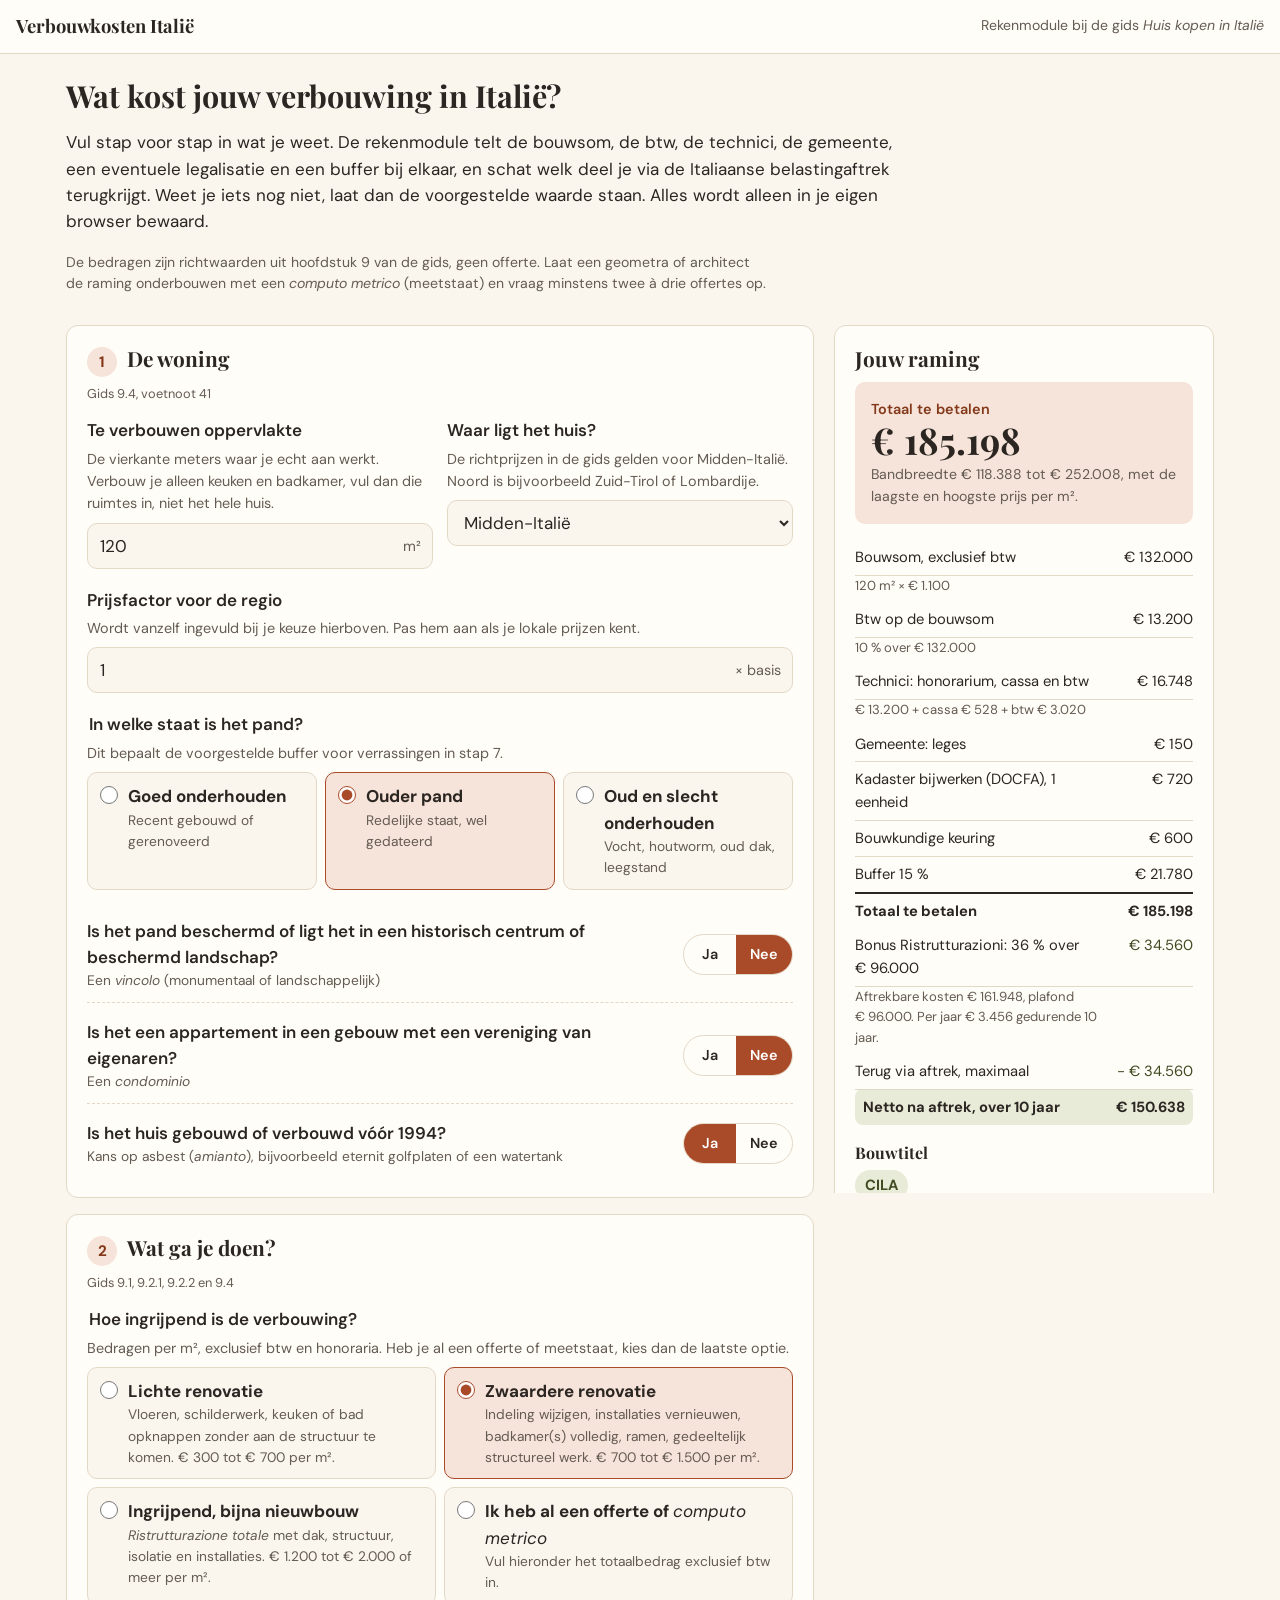
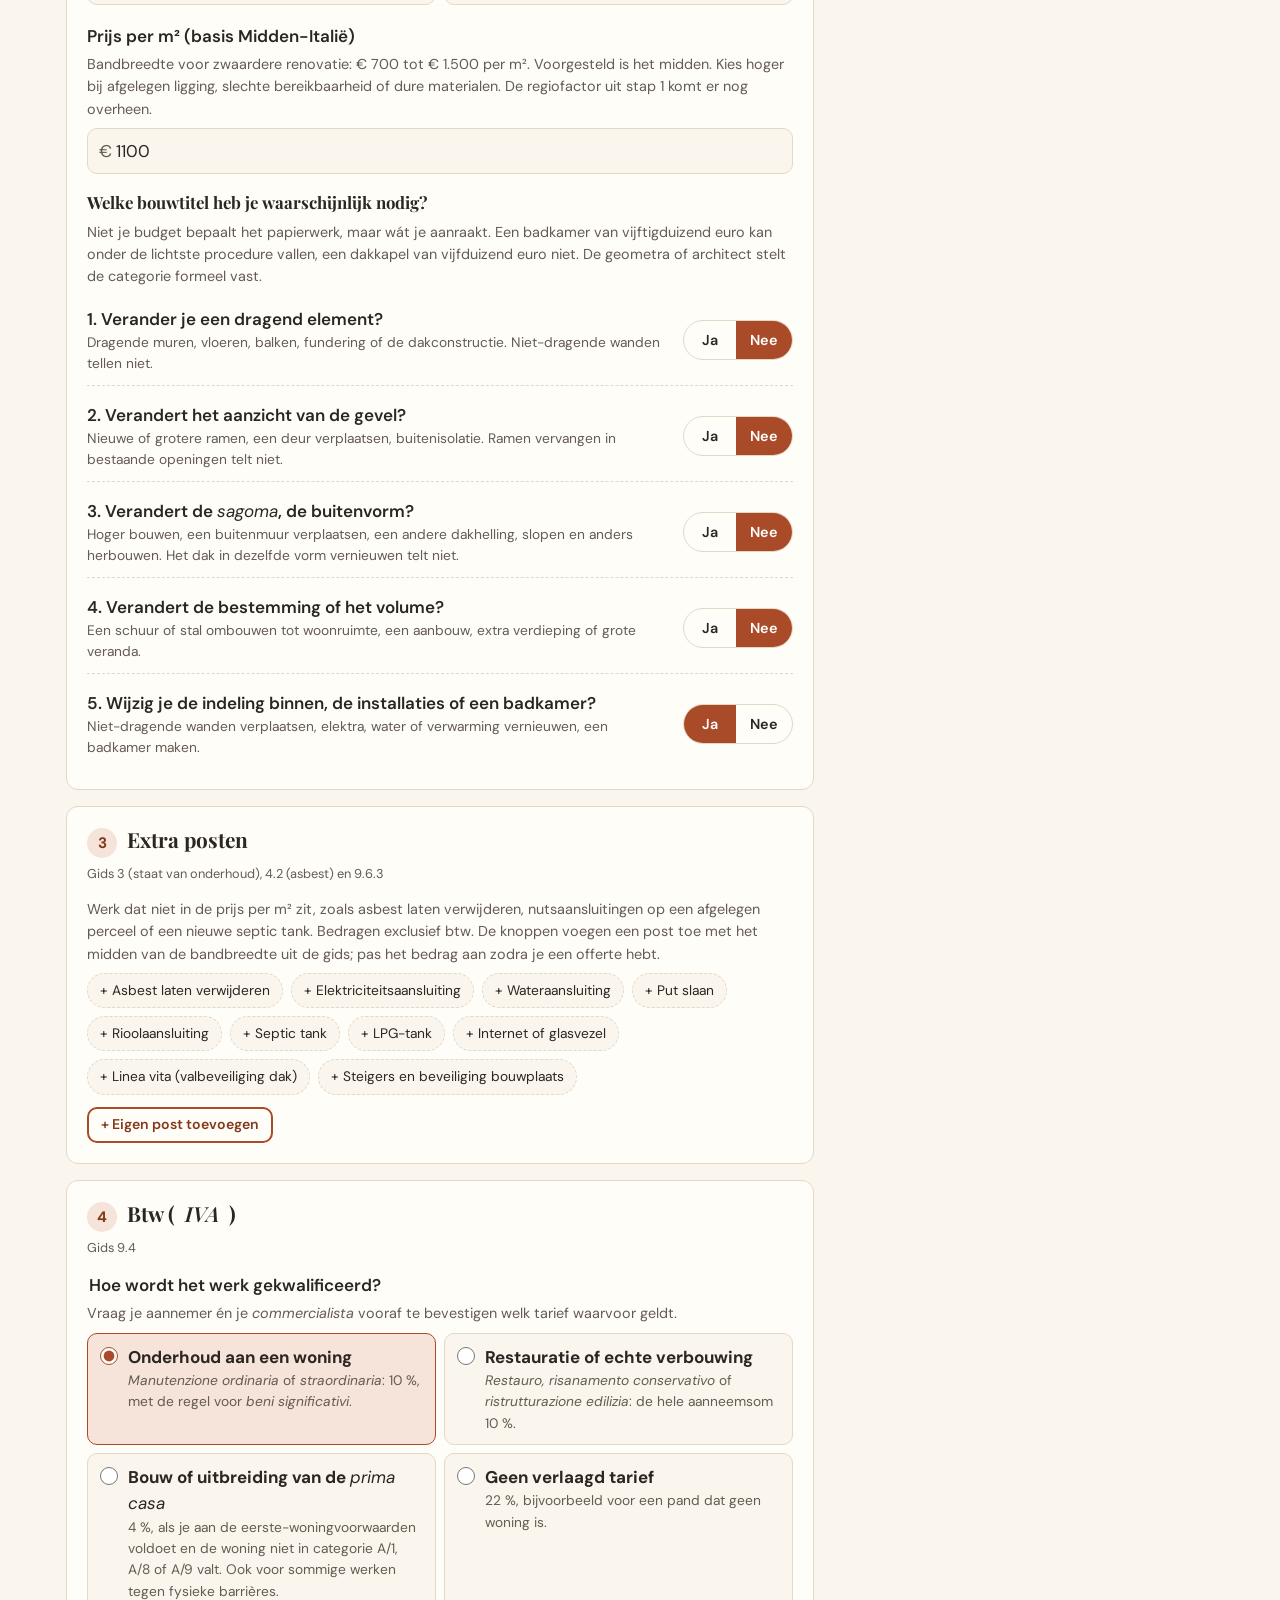
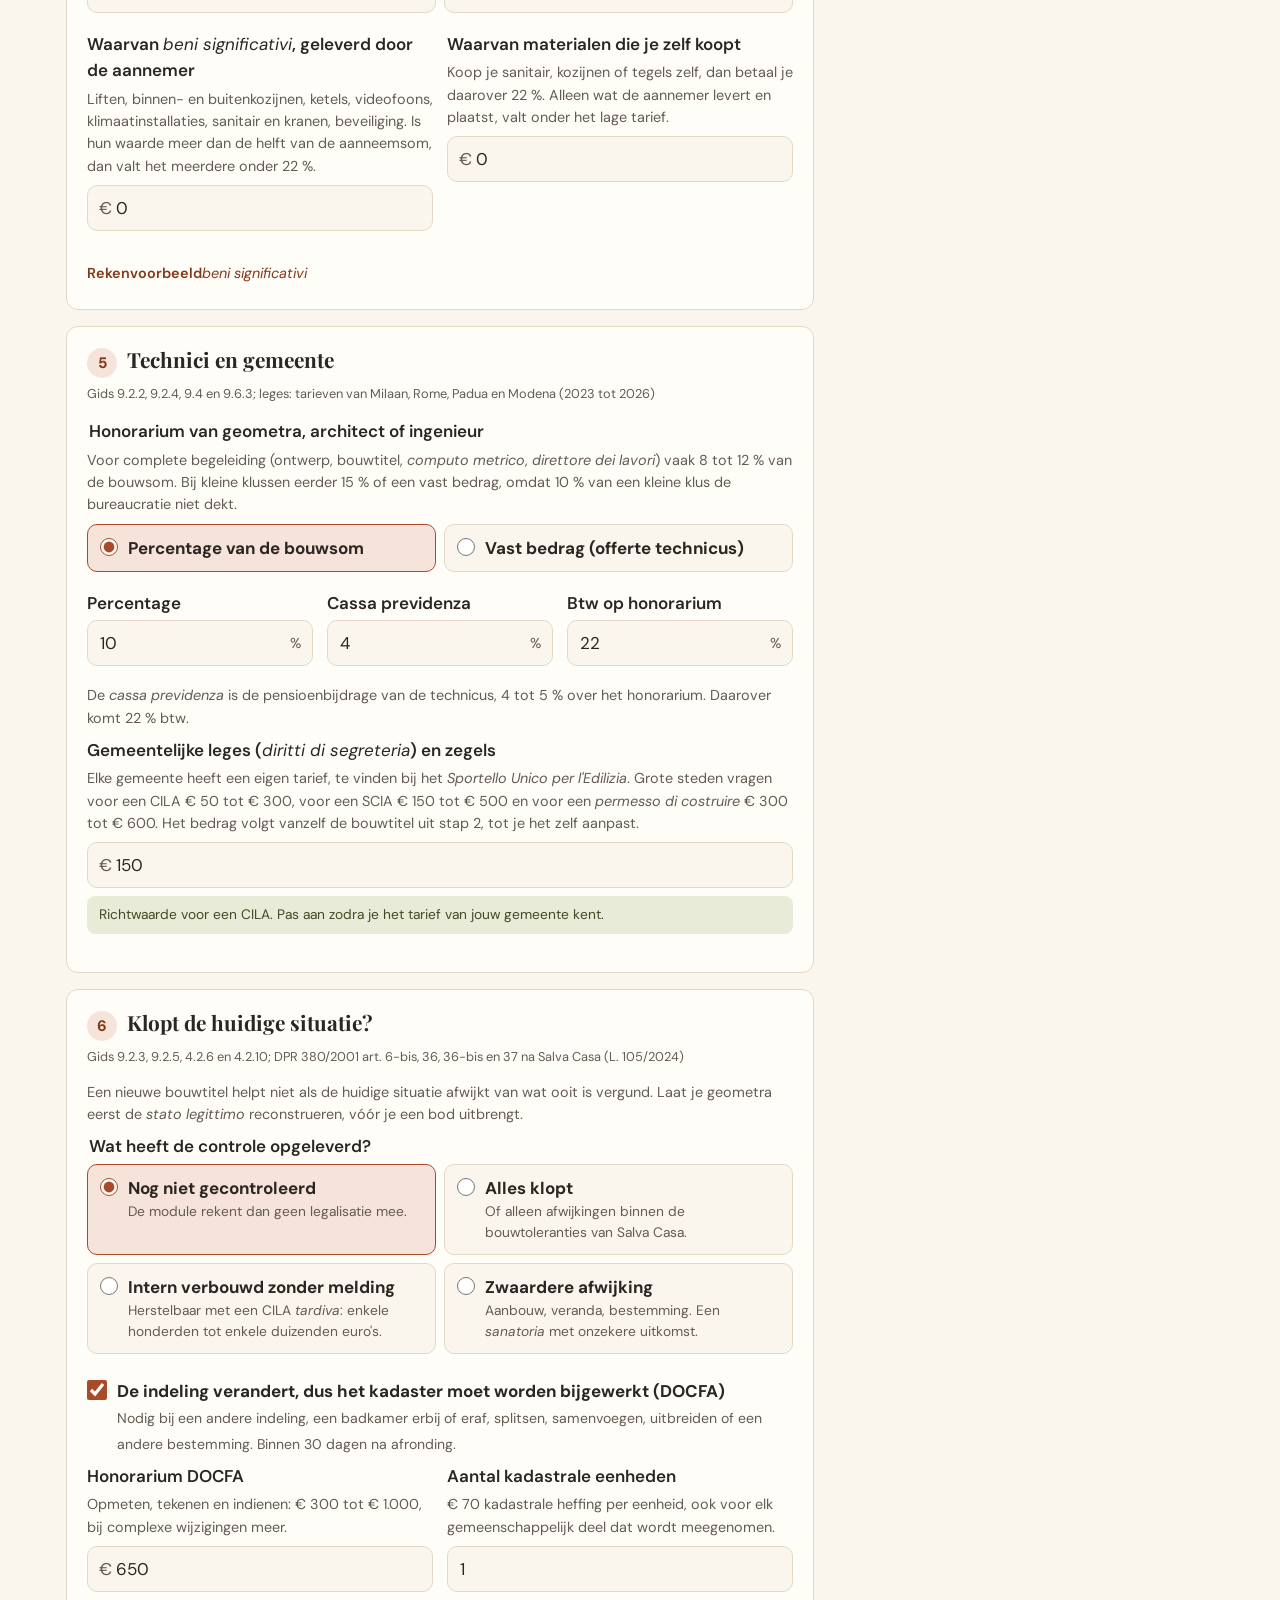
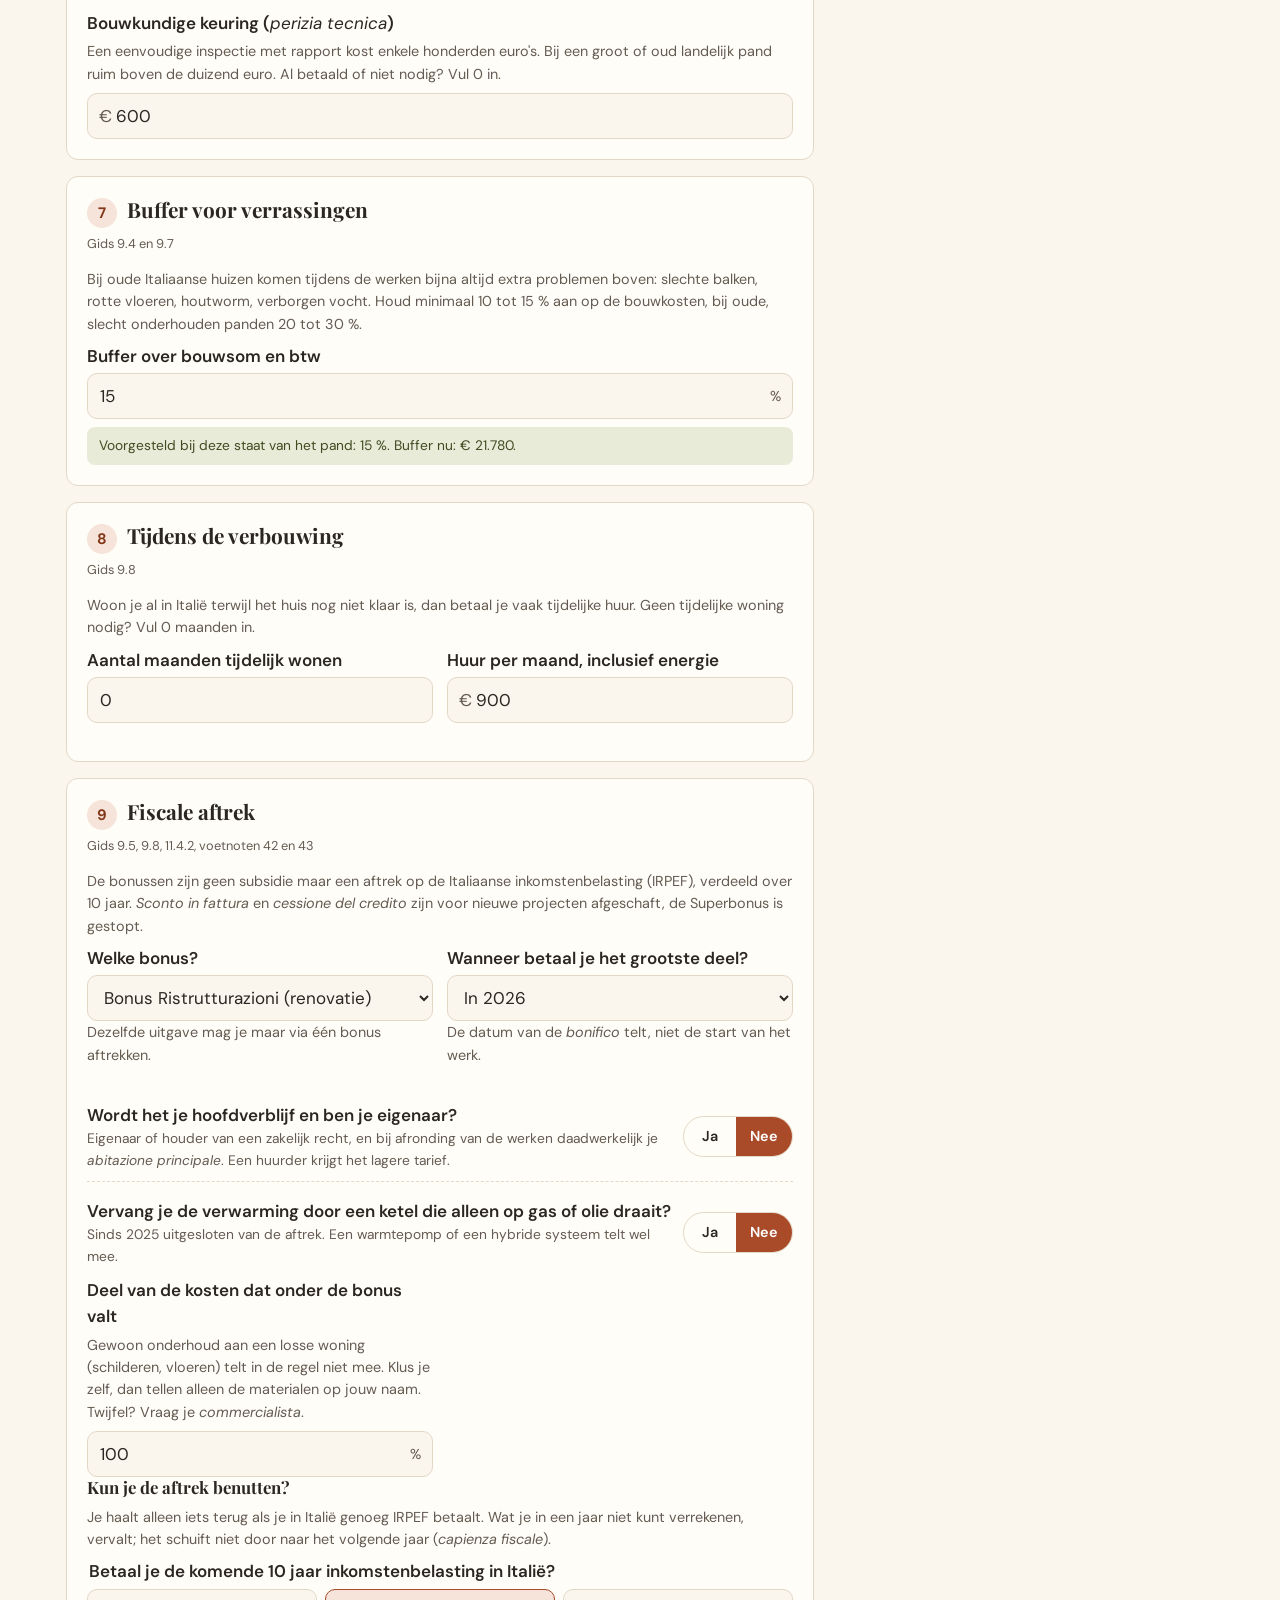
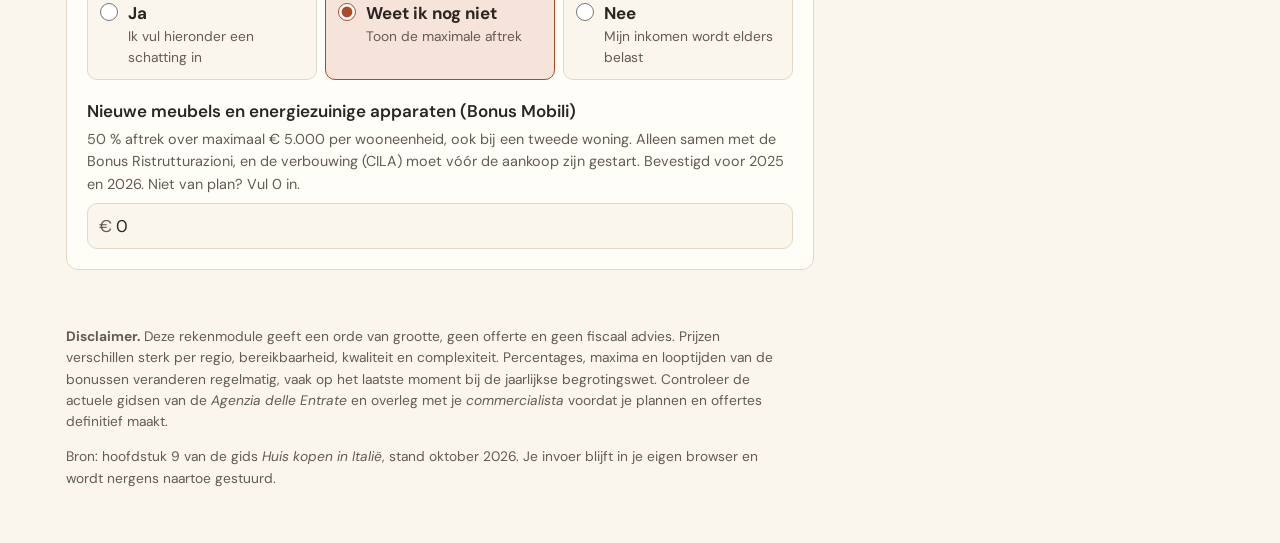
==== commit 67cba8ac: "Verbouwkosten: sanatoria, leges en oneri volgens wet en gemeentetarieven Sanatoria per route (SCIA m" ====
--- a/verbouwkosten/index.html
+++ b/verbouwkosten/index.html
@@ -363,7 +363,7 @@
   <!-- 5. Technici en gemeente -->
   <section class="card" aria-labelledby="h5">
     <h2 id="h5"><span class="step">5</span>Technici en gemeente</h2>
-    <p class="src">Gids 9.2.2, 9.2.4 en 9.4</p>
+    <p class="src">Gids 9.2.2, 9.2.4, 9.4 en 9.6.3; leges: tarieven van Milaan, Rome, Padua en Modena (2023 tot 2026)</p>
 
     <fieldset>
       <legend>Honorarium van geometra, architect of ingenieur</legend>
@@ -394,17 +394,40 @@
     <p class="help">De <em>cassa previdenza</em> is de pensioenbijdrage van de technicus, 4 tot 5 % over het honorarium. Daarover komt 22 % btw.</p>
 
     <div class="field">
-      <label for="leges">Gemeentelijke leges en <em>oneri di urbanizzazione</em></label>
-      <p class="help">Vraag dit na bij je geometra of het <em>Sportello Unico per l'Edilizia</em> van de gemeente. Bij een <em>permesso di costruire</em> komen er bijdragen voor wegen, riool en voorzieningen bij; bij een volledige nieuwbouwwoning is dat € 15.000 tot € 30.000 of meer. Bij een CILA of SCIA gaat het meestal om leges.</p>
-      <div class="money"><input id="leges" name="leges" type="number" min="0" step="50" inputmode="numeric" value="500"></div>
+      <label for="leges">Gemeentelijke leges (<em>diritti di segreteria</em>) en zegels</label>
+      <p class="help">Elke gemeente heeft een eigen tarief, te vinden bij het <em>Sportello Unico per l'Edilizia</em>. Grote steden vragen voor een CILA € 50 tot € 300, voor een SCIA € 150 tot € 500 en voor een <em>permesso di costruire</em> € 300 tot € 600. Het bedrag volgt vanzelf de bouwtitel uit stap 2, tot je het zelf aanpast.</p>
+      <div class="money"><input id="leges" name="leges" type="number" min="0" step="10" inputmode="numeric" value="150"></div>
+      <input type="hidden" id="legesAuto" name="legesAuto" value="1">
       <span class="hint" id="legesHint"></span>
+    </div>
+
+    <div id="fOneri" hidden>
+      <h3>Bijdrage aan de gemeente (<em>contributo di costruzione</em>)</h3>
+      <p class="help">Bij extra volume, een andere bestemming of een <em>permesso di costruire</em> betaal je naast de leges een bijdrage. Die bestaat uit de <em>oneri di urbanizzazione</em> (wegen, riool, voorzieningen), per m³ volgens de tabel van de gemeente, en de <em>costo di costruzione</em>, een percentage van de bouwkosten (wettelijk 5 tot 20 %, vaak rond 8 %). Bij een gewone CILA of SCIA voor onderhoud betaal je dit niet. Ter vergelijking: bij een hele nieuwbouwwoning is het € 15.000 tot € 30.000 of meer.</p>
+      <div class="row three">
+        <div class="field">
+          <label for="oneriM3">Nieuw of van bestemming gewijzigd volume</label>
+          <div class="unit" data-unit="m³"><input id="oneriM3" name="oneriM3" type="number" min="0" step="10" inputmode="numeric" value="0"></div>
+        </div>
+        <div class="field">
+          <label for="oneriTarief">Oneri per m³</label>
+          <p class="help">Voorbeelden: € 20 tot € 30 per m³ voor primaire plus secundaire voorzieningen samen ongeveer € 45 tot € 50.</p>
+          <div class="money"><input id="oneriTarief" name="oneriTarief" type="number" min="0" step="1" inputmode="numeric" value="45"></div>
+        </div>
+        <div class="field">
+          <label for="oneriBouw">Costo di costruzione, kosten van het nieuwe deel</label>
+          <p class="help">De bouwkosten van alleen het nieuwe of omgebouwde deel. De module rekent er 8 % over.</p>
+          <div class="money"><input id="oneriBouw" name="oneriBouw" type="number" min="0" step="1000" inputmode="numeric" value="0"></div>
+        </div>
+      </div>
+      <span class="hint" id="oneriHint"></span>
     </div>
   </section>
 
   <!-- 6. Legalisatie -->
   <section class="card" aria-labelledby="h6">
     <h2 id="h6"><span class="step">6</span>Klopt de huidige situatie?</h2>
-    <p class="src">Gids 9.2.3, 9.2.5, 4.2.6 en 4.2.10</p>
+    <p class="src">Gids 9.2.3, 9.2.5, 4.2.6 en 4.2.10; DPR 380/2001 art. 6-bis, 36, 36-bis en 37 na Salva Casa (L. 105/2024)</p>
     <p class="help">Een nieuwe bouwtitel helpt niet als de huidige situatie afwijkt van wat ooit is vergund. Laat je geometra eerst de <em>stato legittimo</em> reconstrueren, vóór je een bod uitbrengt.</p>
 
     <fieldset>
@@ -418,10 +441,10 @@
     </fieldset>
 
     <div id="fTardiva" hidden>
-      <div class="row two">
+      <div class="row three">
         <div class="field">
           <label for="tardTech">Honorarium technicus CILA <em>tardiva</em></label>
-          <p class="help">Bij complexere situaties € 800 tot € 1.500.</p>
+          <p class="help">Eenvoudig € 500 tot € 1.000, bij complexere situaties € 800 tot € 1.500.</p>
           <div class="money"><input id="tardTech" name="tardTech" type="number" min="0" step="50" inputmode="numeric" value="1150"></div>
         </div>
         <div class="field">
@@ -429,12 +452,51 @@
           <p class="help">Wettelijk € 1.000. Meld je het zelf terwijl het werk nog loopt, dan ongeveer € 333.</p>
           <label class="check"><input type="checkbox" id="tardLoopt" name="tardLoopt"><span>Het werk loopt nog en ik meld het uit eigen beweging</span></label>
         </div>
-      </div>
-    </div>
-    <div class="field" id="fSanatoria" hidden>
-      <label for="sanBedrag">Geschatte kosten <em>sanatoria</em> (technicus plus sanctie)</label>
-      <p class="help">De gids noemt hier geen vast bedrag: het honorarium ligt hoger dan bij een CILA <em>tardiva</em> en de sanctie hangt af van de aard van het werk. Vraag je geometra om een schatting.</p>
-      <div class="money"><input id="sanBedrag" name="sanBedrag" type="number" min="0" step="100" inputmode="numeric" value="5000"></div>
+        <div class="field">
+          <label for="tardLeges">Leges CILA in sanatoria</label>
+          <p class="help">Vaak anderhalf tot twee keer het gewone tarief, bijvoorbeeld € 100 in Padua en € 340 in Modena.</p>
+          <div class="money"><input id="tardLeges" name="tardLeges" type="number" min="0" step="10" inputmode="numeric" value="250"></div>
+        </div>
+      </div>
+    </div>
+    <div id="fSanatoria" hidden>
+      <fieldset>
+        <legend>Welke <em>sanatoria</em> is het?</legend>
+        <p class="help">Je geometra stelt vast welke route geldt. De boete (<em>oblazione</em>) staat in de wet (DPR 380/2001, artikelen 36 en 36-bis na Salva Casa). Het verschil zit vooral in de vraag of het werk zowel bij de bouw als nu aan de regels voldoet: de dubbele conformiteit.</p>
+        <div class="choices cols-3">
+          <label class="choice"><input type="radio" name="sanType" value="sciadc" checked><strong>SCIA, dubbele conformiteit</strong><span>Werk zonder of afwijkend van een SCIA dat toen en nu aan de regels voldoet. Boete € 516 tot € 5.164.</span></label>
+          <label class="choice"><input type="radio" name="sanType" value="scia"><strong>SCIA, voldoet alleen nu</strong><span>Werk zonder of afwijkend van een SCIA. Boete € 1.032 tot € 10.328.</span></label>
+          <label class="choice"><input type="radio" name="sanType" value="pdc"><strong>Permesso in sanatoria</strong><span>Aanbouw, extra volume of andere bestemming zonder vergunning. Boete 2 × de <em>contributo di costruzione</em>.</span></label>
+        </div>
+      </fieldset>
+      <div class="row three">
+        <div class="field" id="fSanSanctie">
+          <label for="sanSanctie">Boete (<em>oblazione</em>)</label>
+          <p class="help" id="sanSanctieHelp">Twee keer de waardestijging van het huis volgens de Agenzia delle Entrate, binnen de wettelijke grenzen. Zonder waardestijging geldt het minimum.</p>
+          <div class="money"><input id="sanSanctie" name="sanSanctie" type="number" min="0" step="100" inputmode="numeric" value="516"></div>
+        </div>
+        <div class="field" id="fSanContributo" hidden>
+          <label for="sanContributo">Contributo di costruzione van het werk</label>
+          <p class="help">Wat de gemeente voor dit werk had gevraagd als je het netjes had aangevraagd: oneri per m³ plus costo di costruzione. De boete is het dubbele. Was het werk vrij van bijdrage, dan geldt het bedrag uit art. 16, bij een gedeeltelijke afwijking plus 20 %.</p>
+          <div class="money"><input id="sanContributo" name="sanContributo" type="number" min="0" step="500" inputmode="numeric" value="5000"></div>
+        </div>
+        <div class="field">
+          <label for="sanTech">Honorarium technicus</label>
+          <p class="help" id="sanTechHelp">SCIA in sanatoria: eenvoudig € 1.500 tot € 2.500, gemiddeld € 2.500 tot € 3.500, complex (vincolo, constructie, bestemming) vanaf € 3.500.</p>
+          <div class="money"><input id="sanTech" name="sanTech" type="number" min="0" step="100" inputmode="numeric" value="2000"></div>
+        </div>
+        <div class="field">
+          <label for="sanLeges">Leges sanatoria</label>
+          <p class="help">Vaak anderhalf tot twee keer het gewone tarief: SCIA in sanatoria € 300 tot € 355 in Padua en Modena.</p>
+          <div class="money"><input id="sanLeges" name="sanLeges" type="number" min="0" step="10" inputmode="numeric" value="450"></div>
+        </div>
+      </div>
+      <div class="field" id="fSanPaes" hidden>
+        <label for="sanPaes">Landschapsboete, schatting</label>
+        <p class="help">Ligt het huis in beschermd landschap, dan beoordeelt ook de <em>soprintendenza</em> het werk, en haar advies is bindend. Keurt ze het goed, dan betaal je het hoogste van de schade en de winst die het werk opleverde, vastgesteld met een taxatie (<em>perizia di stima</em>). Een vaste bandbreedte is er niet. Wijst ze het af, dan moet het werk weg.</p>
+        <div class="money"><input id="sanPaes" name="sanPaes" type="number" min="0" step="500" inputmode="numeric" value="0"></div>
+      </div>
+      <span class="hint" id="sanHint"></span>
     </div>
 
     <label class="check"><input type="checkbox" id="docfa" name="docfa" checked><span><strong>De indeling verandert, dus het kadaster moet worden bijgewerkt (DOCFA)</strong><br><span class="small muted">Nodig bij een andere indeling, een badkamer erbij of eraf, splitsen, samenvoegen, uitbreiden of een andere bestemming. Binnen 30 dagen na afronding.</span></span></label>
@@ -655,6 +717,17 @@
 };
 
 const BUFFER = { goed: 10, ouder: 15, slecht: 25 };
+
+// Leges per bouwtitel: richtwaarden uit de tarieven van Milaan, Rome, Padua en Modena.
+const LEGES = { libera: 0, cila: 150, scia: 300, pdc: 450 };
+
+// Sanatoria na Salva Casa: wettelijke boete (DPR 380/2001 art. 36 en 36-bis) en marktprijzen technicus.
+const SANATORIA = {
+  sciadc: { min: 516,  max: 5164,  tech: 2000, leges: 450, label: 'SCIA in sanatoria, dubbele conformiteit' },
+  scia:   { min: 1032, max: 10328, tech: 2500, leges: 450, label: 'SCIA in sanatoria' },
+  pdc:    { tech: 4000, leges: 800, label: 'Permesso in sanatoria' }
+};
+const ONERI_COSTO = 0.08;
 
 // Snel toevoegen, bandbreedtes uit gids 9.6.3 (nieuwbouw), ook bruikbaar bij renovatie.
 const PRESETS = [
@@ -768,7 +841,7 @@
   const honBtw = (hon + cassa) * v.honBtw;
   const honTot = hon + cassa + honBtw;
   const buffer = (bouwsom + btw.btw) * v.buffer;
-  const totaal = bouwsom + btw.btw + honTot + v.leges + v.legalTot + v.docfaTot + v.keuring + buffer + v.overbrugging + v.mobili;
+  const totaal = bouwsom + btw.btw + honTot + v.leges + v.oneri + v.legalTot + v.docfaTot + v.keuring + buffer + v.overbrugging + v.mobili;
   return { bouwsom, btw, hon, cassa, honBtw, honTot, buffer, totaal };
 }
 
@@ -782,7 +855,9 @@
     btwCat: radio('btwCat'), beni: num('beni'), zelfMat: num('zelfMat'),
     honMode: radio('honMode'), honPct: num('honPct') / 100, honVast: num('honVast'), cassa: num('cassa') / 100, honBtw: num('honBtw') / 100,
     leges: num('leges'), legal: radio('legal'),
-    tardTech: num('tardTech'), tardLoopt: $('tardLoopt').checked, sanBedrag: num('sanBedrag'),
+    tardTech: num('tardTech'), tardLoopt: $('tardLoopt').checked, tardLeges: num('tardLeges'),
+    sanType: radio('sanType'), sanSanctie: num('sanSanctie'), sanContributo: num('sanContributo'), sanTech: num('sanTech'), sanLeges: num('sanLeges'), sanPaes: num('sanPaes'),
+    oneriM3: num('oneriM3'), oneriTarief: num('oneriTarief'), oneriBouw: num('oneriBouw'),
     docfa: $('docfa').checked, docfaHon: num('docfaHon'), docfaUnits: Math.max(1, Math.round(num('docfaUnits')) || 1),
     keuring: num('keuring'), buffer: num('buffer') / 100,
     maanden: num('maanden'), huur: num('huur'),
@@ -793,7 +868,12 @@
   };
   v.extraTotaal = extras.reduce((s, x) => s + (parseFloat(x.amount) || 0), 0);
   v.sanctie = v.tardLoopt ? 333 : 1000;
-  v.legalTot = v.legal === 'tardiva' ? v.tardTech + v.sanctie : v.legal === 'sanatoria' ? v.sanBedrag : 0;
+  v.sanOblazione = v.sanType === 'pdc' ? 2 * v.sanContributo : v.sanSanctie;
+  v.sanPaesTot = v.vincolo ? v.sanPaes : 0;
+  v.legalTot = v.legal === 'tardiva' ? v.tardTech + v.sanctie + v.tardLeges
+    : v.legal === 'sanatoria' ? v.sanOblazione + v.sanTech + v.sanLeges + v.sanPaesTot : 0;
+  v.oneriNodig = v.q[2] || v.q[3];
+  v.oneri = v.oneriNodig ? v.oneriM3 * v.oneriTarief + v.oneriBouw * ONERI_COSTO : 0;
   v.docfaTot = v.docfa ? v.docfaHon + 70 * v.docfaUnits : 0;
   v.overbrugging = v.maanden * v.huur;
   return v;
@@ -801,10 +881,10 @@
 
 function bouwtitel(v) {
   const [dragend, gevel, sagoma, bestemming, binnen] = v.q;
-  if (sagoma || bestemming) return { naam: 'Permesso di costruire', cls: 'pdc', tekst: 'Je verandert de buitenvorm, het volume of de bestemming. Dan is een formele bouwvergunning van de gemeente nodig; een melding volstaat niet. De procedure duurt doorgaans 30 tot 75 dagen en de gemeente kan voorwaarden en bijdragen (<em>oneri di urbanizzazione</em>) opleggen.' };
-  if (dragend || gevel) return { naam: 'SCIA', cls: 'zwaar', tekst: 'Je raakt dragende delen of de gevel. Een SCIA is een zwaardere melding met statische berekeningen, een veiligheidsplan en meer documentatie. Je mag vaak direct starten, maar de gemeente kan ingrijpen als er iets niet klopt.' };
-  if (binnen) return { naam: 'CILA', cls: '', tekst: 'Alleen de binnenkant verandert, zonder dragende delen. Een technicus dient een melding met tekeningen in bij het <em>Sportello Unico per l\'Edilizia</em> en verklaart dat alles aan de regels voldoet. Meestal kun je meteen beginnen.' };
-  return { naam: 'Edilizia libera of CILA', cls: '', tekst: 'Je werk valt onder geen van de vragen. Dan is het vaak vergunningvrij (<em>edilizia libera</em>), soms een CILA. Laat je geometra bevestigen dat jouw werk op de nationale lijst staat. Ook dan gelden het bestemmingsplan en de regels van de VvE.' };
+  if (sagoma || bestemming) return { key: 'pdc', naam: 'Permesso di costruire', cls: 'pdc', tekst: 'Je verandert de buitenvorm, het volume of de bestemming. Dan is een formele bouwvergunning van de gemeente nodig; een melding volstaat niet. De procedure duurt doorgaans 30 tot 75 dagen en de gemeente kan voorwaarden en bijdragen (<em>oneri di urbanizzazione</em>) opleggen.' };
+  if (dragend || gevel) return { key: 'scia', naam: 'SCIA', cls: 'zwaar', tekst: 'Je raakt dragende delen of de gevel. Een SCIA is een zwaardere melding met statische berekeningen, een veiligheidsplan en meer documentatie. Je mag vaak direct starten, maar de gemeente kan ingrijpen als er iets niet klopt.' };
+  if (binnen) return { key: 'cila', naam: 'CILA', cls: '', tekst: 'Alleen de binnenkant verandert, zonder dragende delen. Een technicus dient een melding met tekeningen in bij het <em>Sportello Unico per l\'Edilizia</em> en verklaart dat alles aan de regels voldoet. Meestal kun je meteen beginnen.' };
+  return { key: 'libera', naam: 'Edilizia libera of CILA', cls: '', tekst: 'Je werk valt onder geen van de vragen. Dan is het vaak vergunningvrij (<em>edilizia libera</em>), soms een CILA. Laat je geometra bevestigen dat jouw werk op de nationale lijst staat. Ook dan gelden het bestemmingsplan en de regels van de VvE.' };
 }
 
 function bonus(v, s) {
@@ -845,6 +925,10 @@
 }
 
 function update() {
+  if ($('legesAuto').value === '1') {
+    const t = bouwtitel({ q: [1, 2, 3, 4, 5].map((i) => radio('q' + i) === 'ja') });
+    $('leges').value = LEGES[t.key];
+  }
   const v = read();
   const niv = NIVEAUS[v.niveau];
 
@@ -856,6 +940,15 @@
   $('fHonVast').hidden = v.honMode !== 'vast';
   $('fTardiva').hidden = v.legal !== 'tardiva';
   $('fSanatoria').hidden = v.legal !== 'sanatoria';
+  $('fSanSanctie').hidden = v.sanType === 'pdc';
+  $('fSanContributo').hidden = v.sanType !== 'pdc';
+  $('fSanPaes').hidden = !v.vincolo;
+  $('fOneri').hidden = !v.oneriNodig;
+  $('sanTechHelp').textContent = v.sanType === 'pdc'
+    ? 'Permesso in sanatoria: een volledig dossier met opmeting, inzage in het bouwarchief en tekeningen. Ruwweg vanaf € 3.500, bij complexe gevallen meer.'
+    : 'SCIA in sanatoria: eenvoudig € 1.500 tot € 2.500, gemiddeld € 2.500 tot € 3.500, complex (vincolo, constructie, bestemming) vanaf € 3.500.';
+  const sr = SANATORIA[v.sanType];
+  if (sr && sr.min) $('sanSanctieHelp').textContent = `Twee keer de waardestijging van het huis volgens de Agenzia delle Entrate, wettelijk ${fmt(sr.min)} tot ${fmt(sr.max)}. Zonder waardestijging geldt het minimum.`;
   $('fDocfa').hidden = !v.docfa;
   $('fEco').hidden = v.bonusType !== 'eco';
   $('fSisma').hidden = v.bonusType !== 'sisma';
@@ -884,8 +977,19 @@
   else { bh.textContent = ''; }
 
   const lh = $('legesHint');
-  if (titel.cls === 'pdc' && v.leges < 2000) { lh.className = 'hint warn'; lh.textContent = 'Bij een permesso di costruire komen er oneri di urbanizzazione en vaak een costo di costruzione bij. Vraag de gemeente wat dat bij jouw project is.'; }
-  else lh.textContent = '';
+  if ($('legesAuto').value === '1') { lh.className = 'hint'; lh.innerHTML = `Richtwaarde voor een ${esc(titel.naam)}. Pas aan zodra je het tarief van jouw gemeente kent.`; }
+  else { lh.className = 'hint'; lh.innerHTML = `Eigen bedrag. Richtwaarde voor een ${esc(titel.naam)}: ${fmt(LEGES[titel.key])}. <button type="button" class="chip" id="legesReset">Gebruik richtwaarde</button>`; }
+
+  const oh = $('oneriHint');
+  if (v.oneriNodig && !v.oneriM3 && !v.oneriBouw) { oh.className = 'hint warn'; oh.textContent = 'Vul het volume of de kosten van het nieuwe deel in, of vraag de gemeente om een berekening. Nu rekent de module geen bijdrage mee.'; }
+  else if (v.oneriNodig) { oh.className = 'hint'; oh.textContent = `Oneri ${fmt(v.oneriM3 * v.oneriTarief)} plus costo di costruzione ${fmt(v.oneriBouw * ONERI_COSTO)}: samen ${fmt(v.oneri)}.`; }
+  else oh.textContent = '';
+
+  const sh = $('sanHint');
+  if (v.legal === 'sanatoria' && sr && sr.min && (v.sanSanctie < sr.min || v.sanSanctie > sr.max)) { sh.className = 'hint bad'; sh.textContent = `De wettelijke boete voor deze route ligt tussen ${fmt(sr.min)} en ${fmt(sr.max)}.`; }
+  else if (v.legal === 'sanatoria' && v.sanType === 'pdc' && v.oneriNodig && v.oneri && v.sanContributo !== v.oneri) { sh.className = 'hint'; sh.innerHTML = `Ter vergelijking: de bijdrage voor je nieuwe werk in stap 5 is ${fmt(v.oneri)}. Gebruik dezelfde gemeentelijke tabel.`; }
+  else if (v.legal === 'sanatoria') { sh.className = 'hint warn'; sh.textContent = `Totaal sanatoria: ${fmt(v.legalTot)}. Andere bronnen noemen gemiddeld € 3.000 tot € 15.000 voor een legalisatie inclusief boete. Wordt de aanvraag afgewezen, dan volgt een boete van drie keer de waardestijging (minimaal € 1.032) of afbraak.`; }
+  else sh.textContent = '';
 
   const bfh = $('bufferHint');
   const adv = BUFFER[v.staat];
@@ -916,9 +1020,16 @@
   if (btwParts.length) row(btwParts.join(', '), '', 'sub');
   row('Technici: honorarium, cassa en btw', fmt(s.honTot));
   row(`${fmt(s.hon)} + cassa ${fmt(s.cassa)} + btw ${fmt(s.honBtw)}`, '', 'sub');
-  if (v.leges) row('Gemeente: leges en oneri', fmt(v.leges));
-  if (v.legal === 'tardiva') row('CILA tardiva: technicus en sanctie', fmt(v.legalTot));
-  if (v.legal === 'sanatoria') row('Sanatoria (schatting)', fmt(v.legalTot));
+  if (v.leges) row('Gemeente: leges', fmt(v.leges));
+  if (v.oneri) row('Gemeente: contributo di costruzione', fmt(v.oneri));
+  if (v.legal === 'tardiva') {
+    row('CILA tardiva', fmt(v.legalTot));
+    row(`Sanctie ${fmt(v.sanctie)} + technicus ${fmt(v.tardTech)} + leges ${fmt(v.tardLeges)}`, '', 'sub');
+  }
+  if (v.legal === 'sanatoria') {
+    row(SANATORIA[v.sanType].label, fmt(v.legalTot));
+    row(`Boete ${fmt(v.sanOblazione)} + technicus ${fmt(v.sanTech)} + leges ${fmt(v.sanLeges)}${v.sanPaesTot ? ' + landschap ' + fmt(v.sanPaesTot) : ''}`, '', 'sub');
+  }
   if (v.docfa) row(`Kadaster bijwerken (DOCFA), ${v.docfaUnits} ${v.docfaUnits === 1 ? 'eenheid' : 'eenheden'}`, fmt(v.docfaTot));
   if (v.keuring) row('Bouwkundige keuring', fmt(v.keuring));
   row(`Buffer ${pct(v.buffer)}`, fmt(s.buffer));
@@ -944,6 +1055,7 @@
   const pts = [];
   const pt = (t, cls) => pts.push(`<li${cls ? ` class="${cls}"` : ''}>${t}</li>`);
   if (v.legal === 'onbekend') pt('<strong>Laat eerst de huidige situatie controleren.</strong> Zijn er niet-gelegaliseerde overtredingen, dan kun je niet verbouwen en geen bonussen krijgen. Doe dit vóór het bod: de uitkomst bepaalt of je kunt verbouwen, wat het extra kost en wat het huis waard is.', 'bad');
+  if (v.legal === 'sanatoria' && v.vincolo) pt('<strong>Sanatoria in beschermd landschap:</strong> de soprintendenza kan altijd negatief adviseren, en bij absoluut bouwverbod is legaliseren niet mogelijk. De landschapsboete volgt pas uit een taxatie.', 'bad');
   if (v.legal === 'sanatoria') pt('<strong>Een sanatoria is een oordeel van de gemeente, geen formaliteit.</strong> De uitkomst staat niet vast. Laat de verkoper het vóór de akte oplossen, of neem een opschortende voorwaarde (<em>condizione sospensiva</em>) op in het voorcontract.', 'bad');
   if (v.legal === 'tardiva') pt('Interne verbouwingen zonder melding zijn te herstellen. Gebruik de offerte van je geometra als onderhandelingspunt bij de prijs.');
   if (v.vincolo) pt('<strong>Beschermd pand of gebied:</strong> vaak extra toestemming van de <em>soprintendenza</em> nodig, ook voor werk dat elders vergunningvrij is. Daken, ramen, kleuren en materialen zijn aan regels gebonden. Reken op extra tijd en op een mogelijke afwijzing.', 'warn');
@@ -994,12 +1106,27 @@
 }
 
 /* ---------- koppelingen ---------- */
-form.addEventListener('input', update);
+form.addEventListener('input', (e) => {
+  if (e.target.id === 'leges') $('legesAuto').value = '0';
+  update();
+});
+form.addEventListener('click', (e) => {
+  if (e.target.id !== 'legesReset') return;
+  $('legesAuto').value = '1';
+  update();
+  $('leges').focus();
+});
 form.addEventListener('change', (e) => {
   const n = e.target.name;
   if (n === 'regio') $('factor').value = REGIO[e.target.value].factor;
   if (n === 'niveau' && NIVEAUS[e.target.value]) $('prijsM2').value = NIVEAUS[e.target.value].mid;
   if (n === 'staat') $('buffer').value = BUFFER[e.target.value];
+  if (n === 'sanType') {
+    const sr = SANATORIA[e.target.value];
+    if (sr.min) $('sanSanctie').value = sr.min;
+    $('sanTech').value = sr.tech;
+    $('sanLeges').value = sr.leges;
+  }
   update();
 });
 $('printBtn').addEventListener('click', () => window.print());
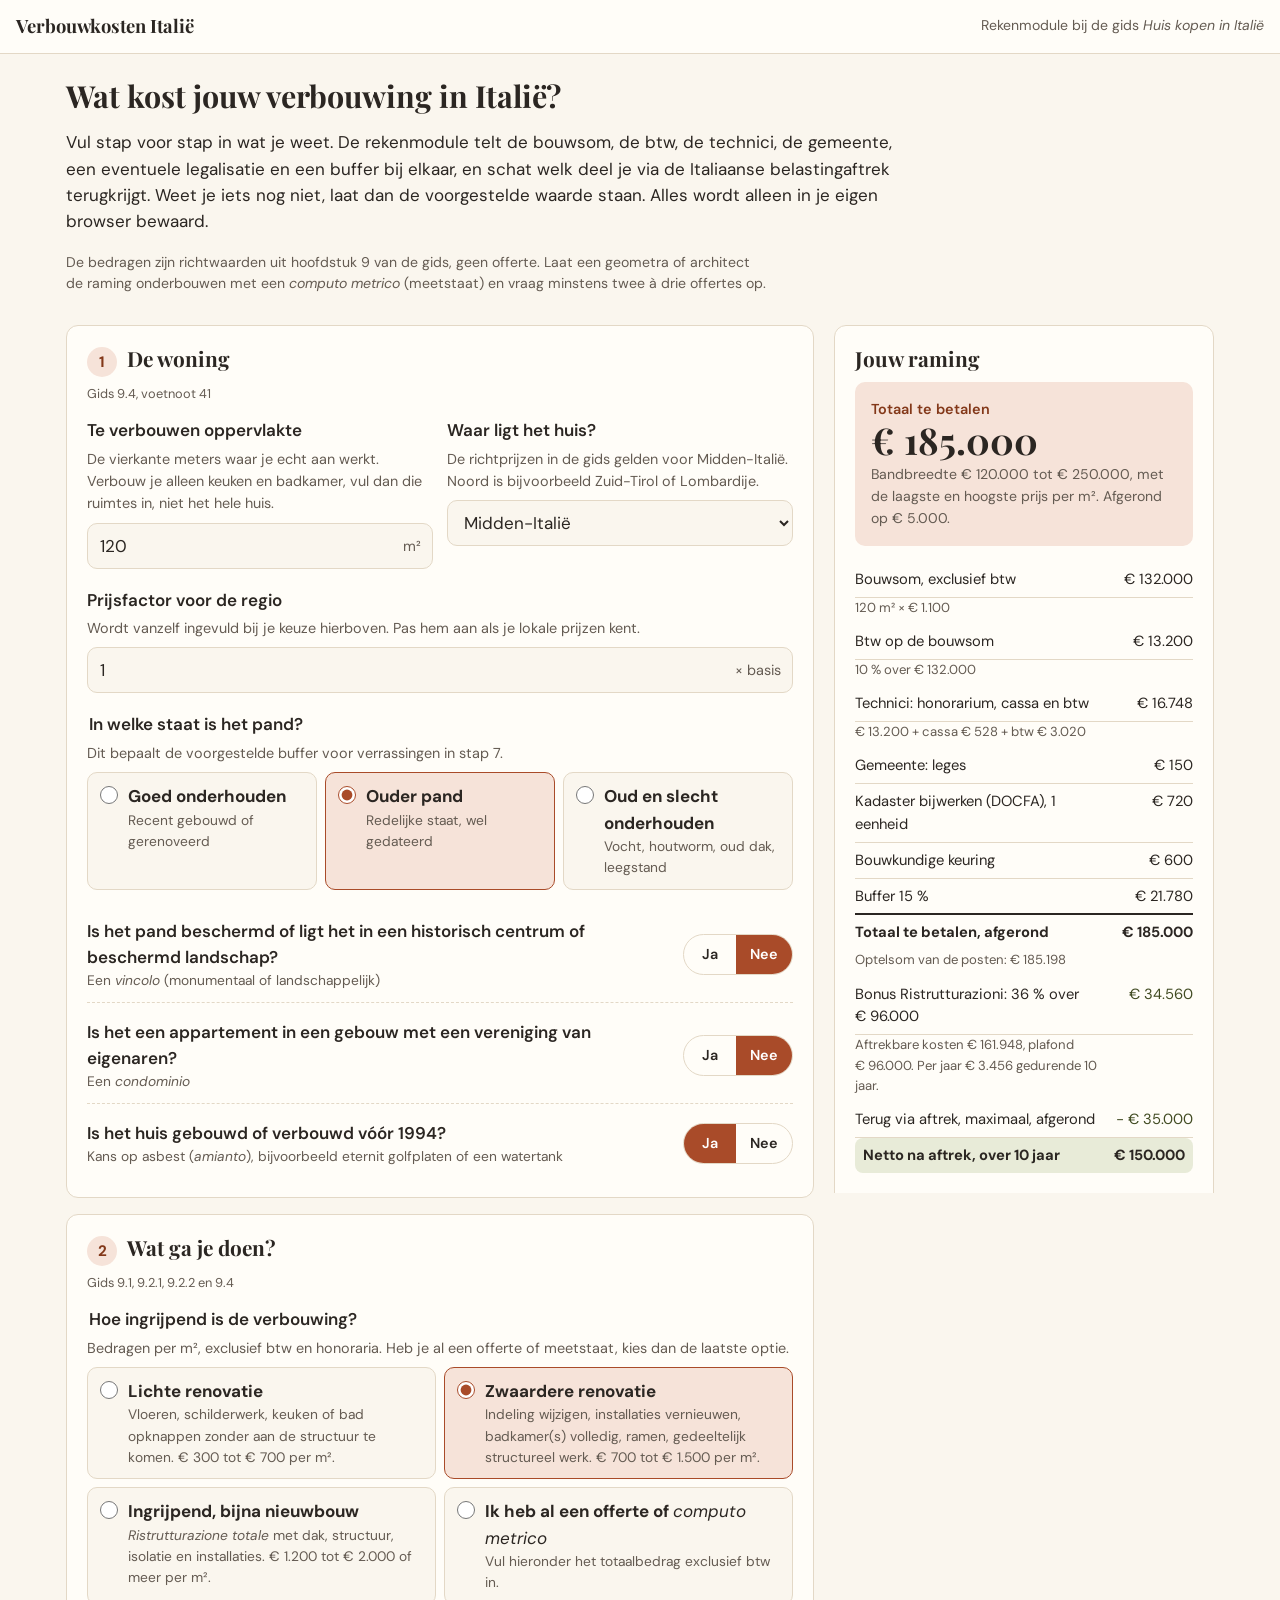
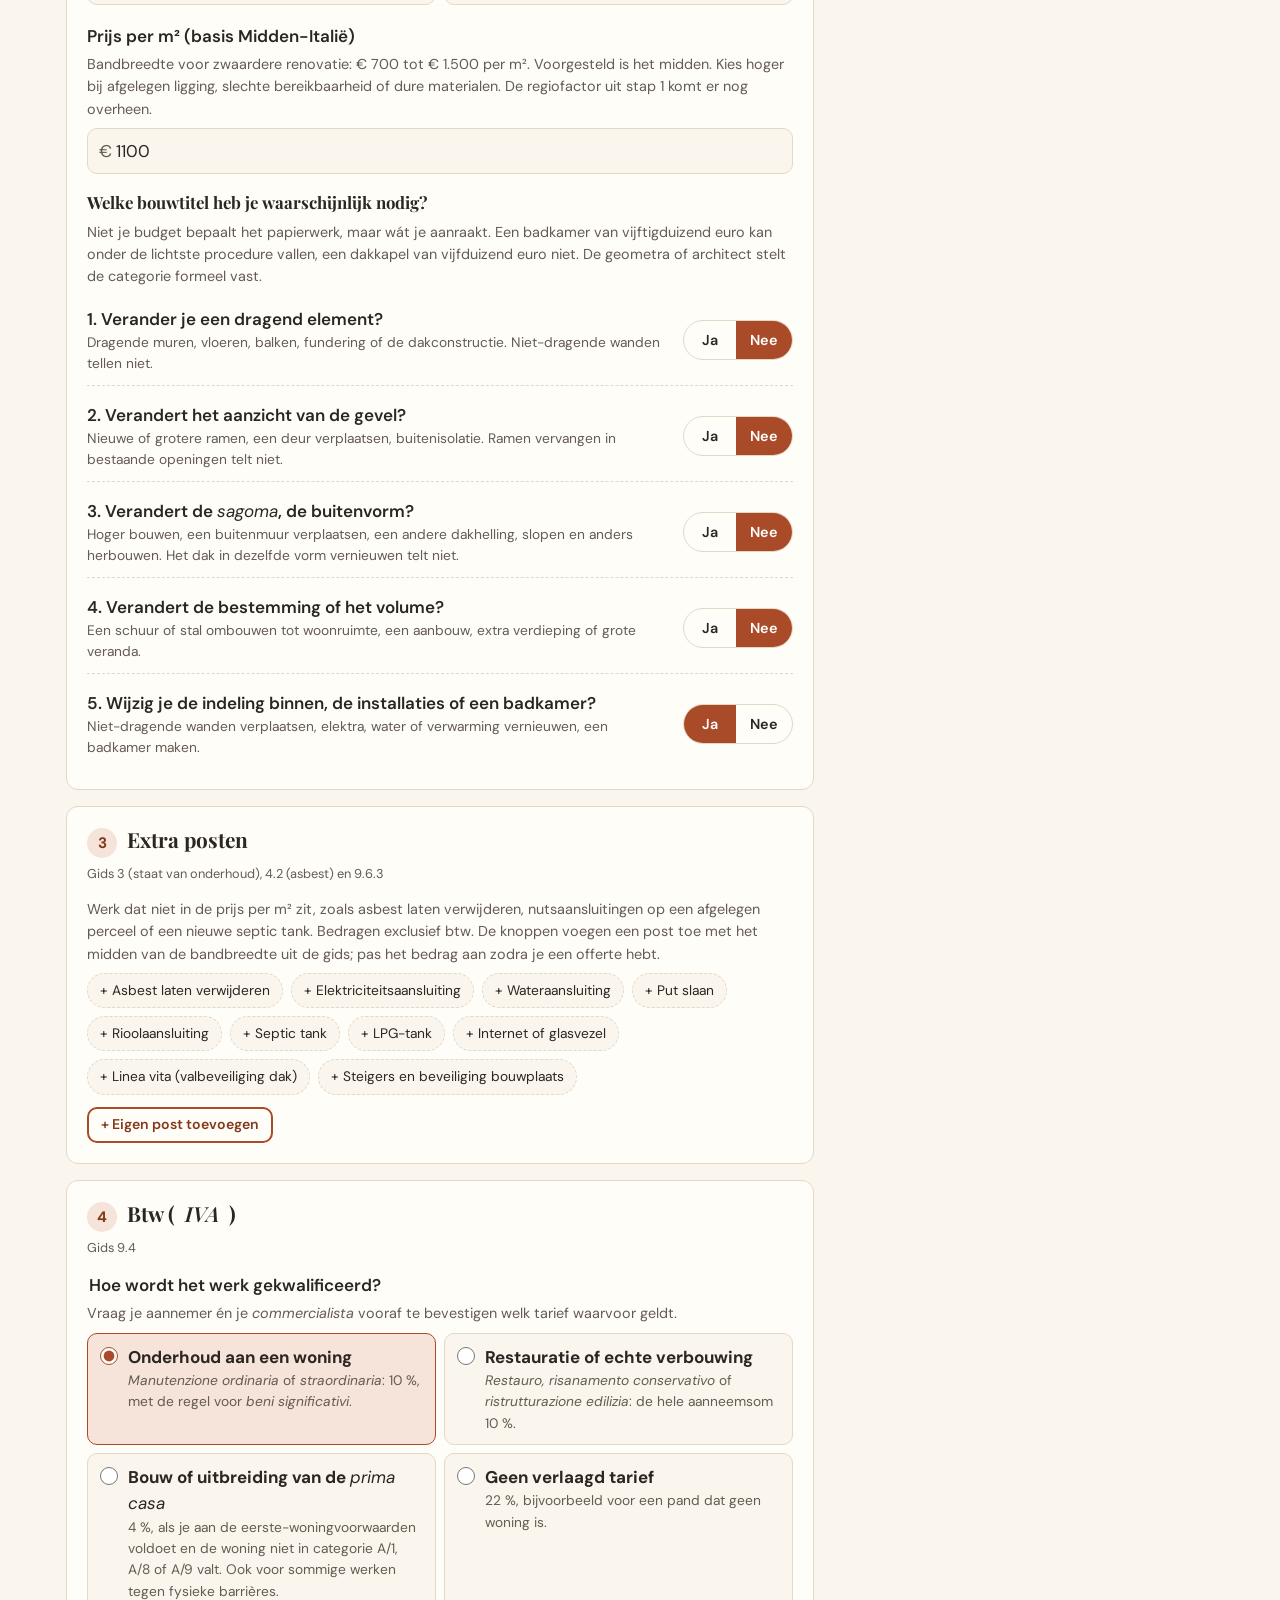
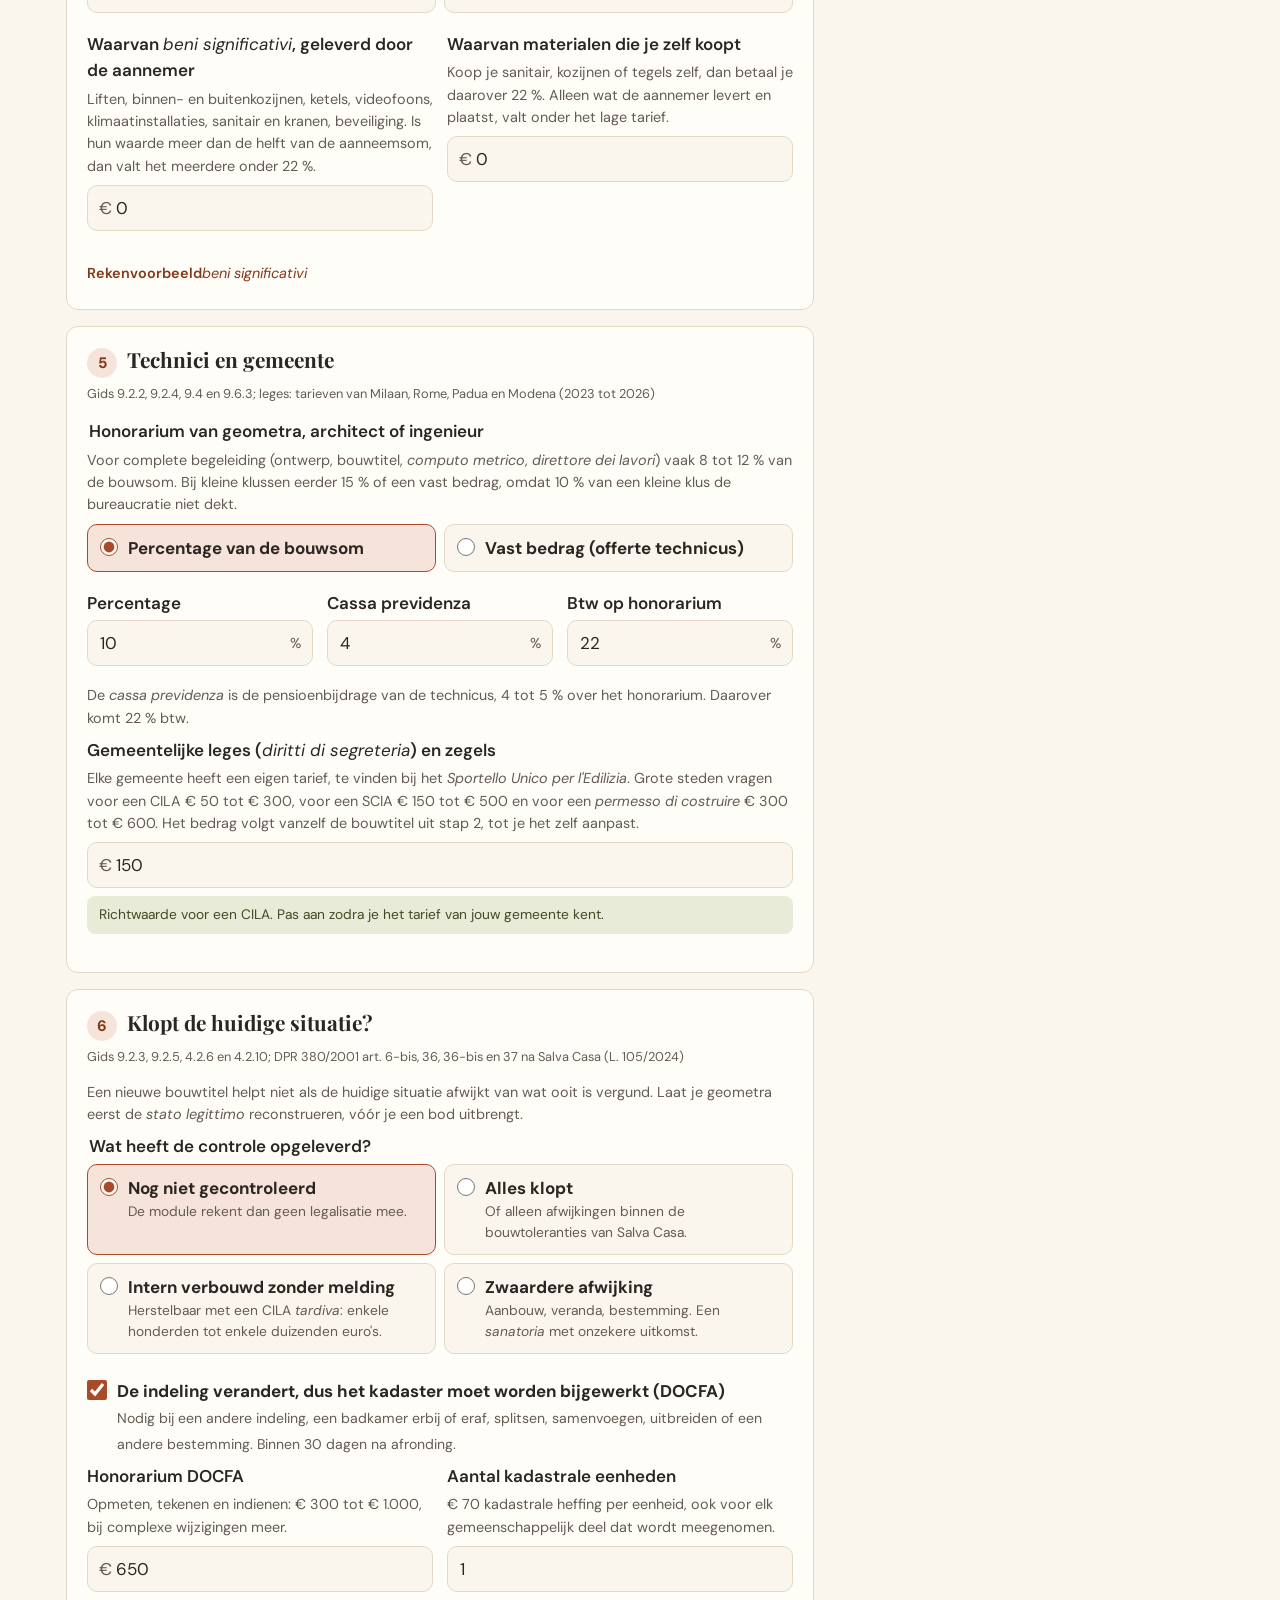
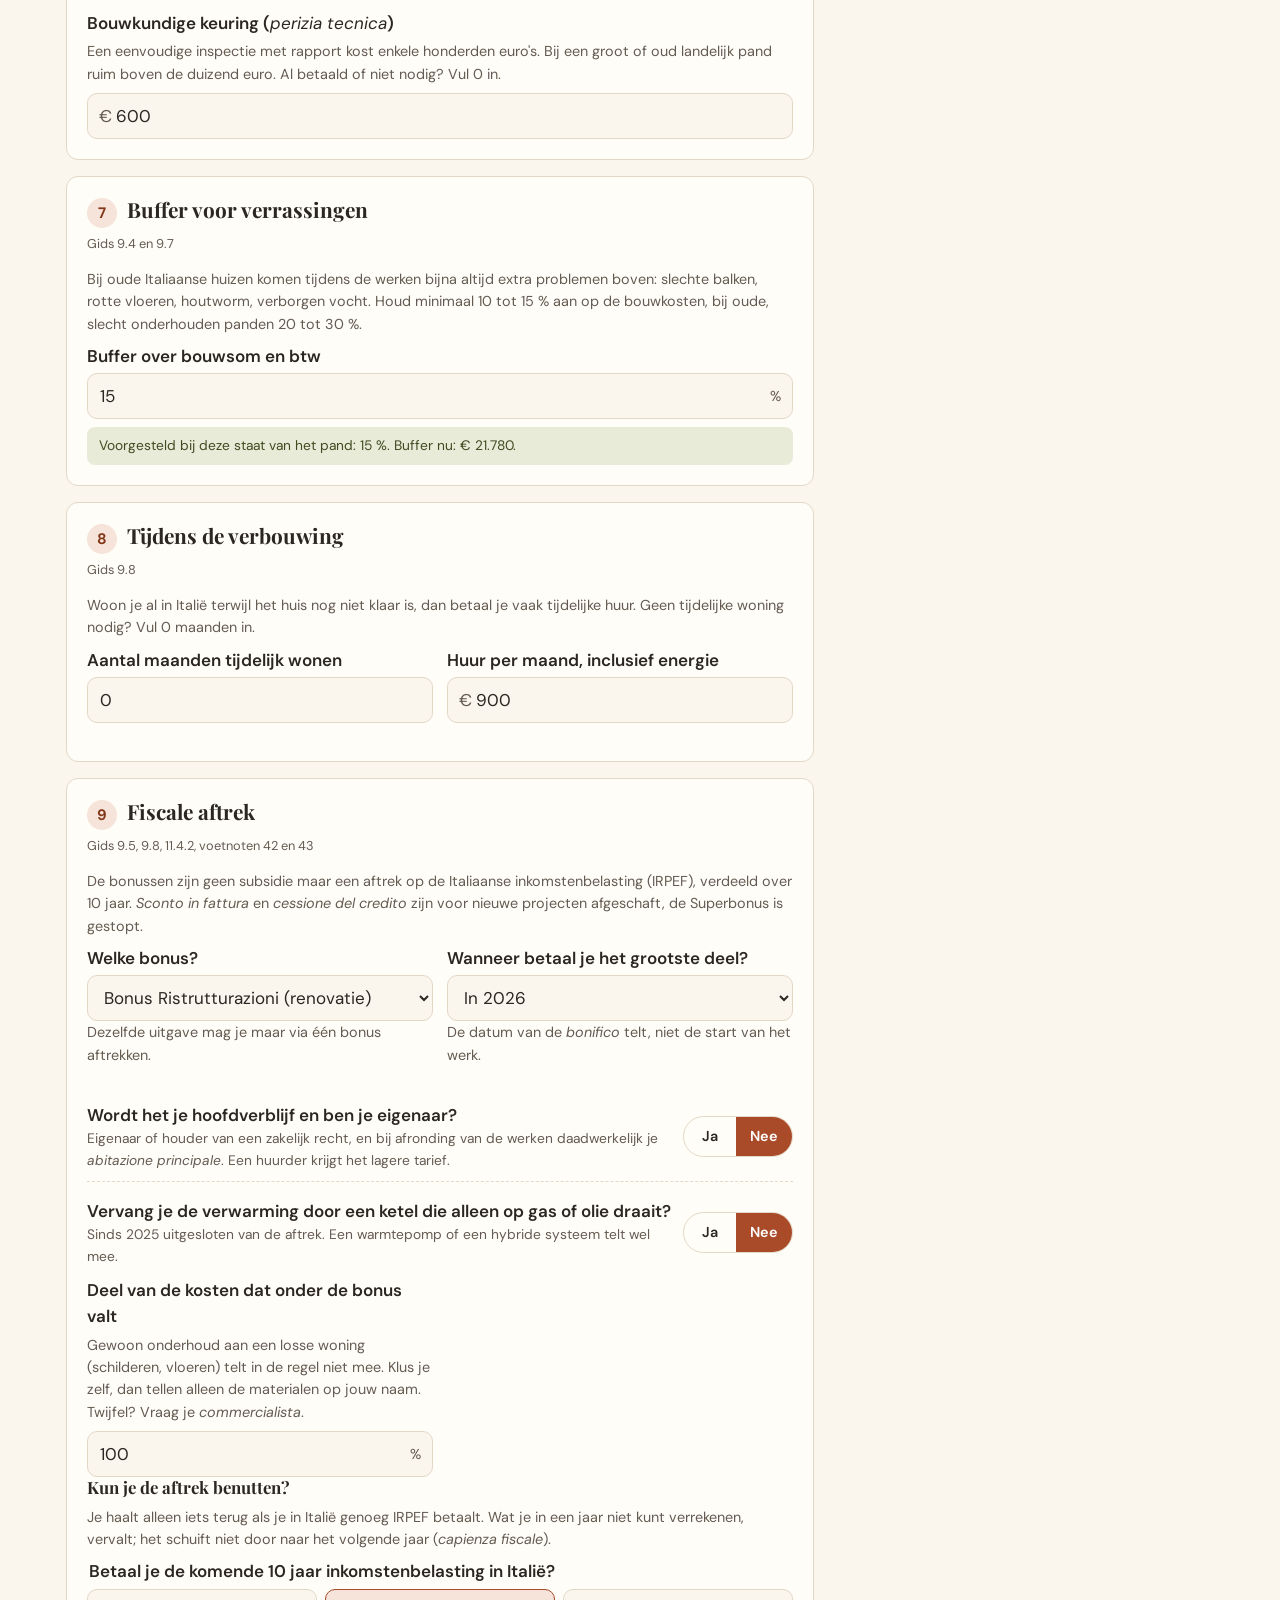
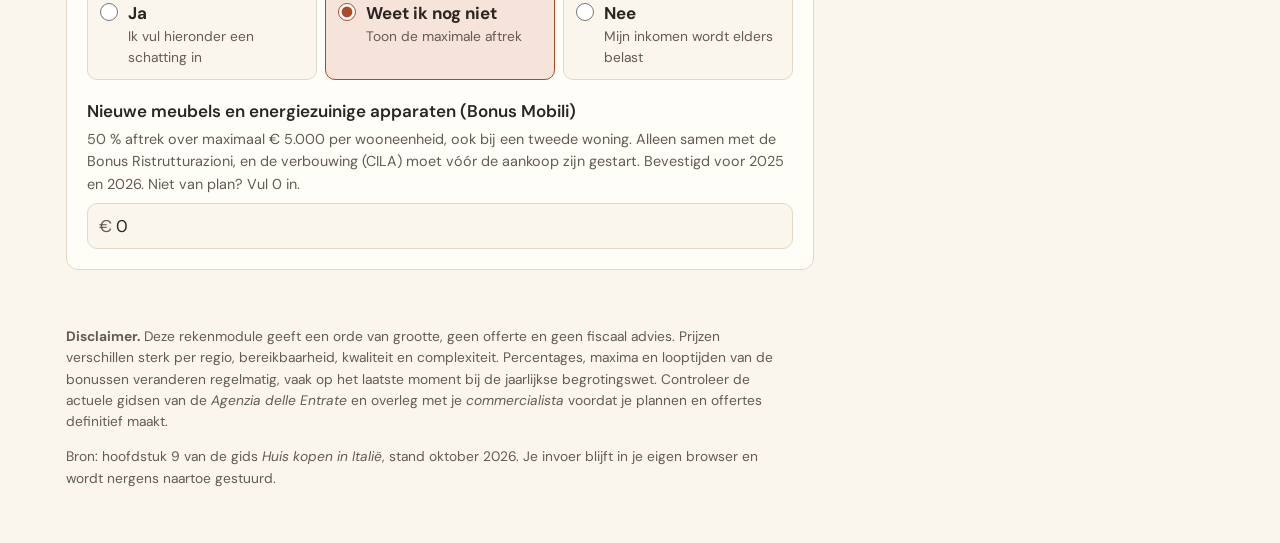
==== commit 5b1e9471: "Verbouwkosten: uitkomsten en bandbreedte afgerond op € 5.000 Totaal, bandbreedte, terug via aftrek e" ====
--- a/verbouwkosten/index.html
+++ b/verbouwkosten/index.html
@@ -755,6 +755,10 @@
 const form = $('calc');
 const eur = new Intl.NumberFormat('nl-NL', { style: 'currency', currency: 'EUR', maximumFractionDigits: 0 });
 const fmt = (n) => eur.format(Math.round(n || 0));
+// Uitkomsten tonen we afgerond op € 5.000: de module geeft een orde van grootte, geen offerte.
+const STAP = 5000;
+const rond = (n) => (n > 0 ? Math.max(STAP, Math.round(n / STAP) * STAP) : 0);
+const rondAf = (n) => Math.round(Math.max(0, n) / STAP) * STAP;
 const pct = (n) => (Math.round(n * 1000) / 10).toLocaleString('nl-NL') + ' %';
 
 let extras = [];
@@ -1003,9 +1007,9 @@
   else mh.textContent = '';
 
   // samenvatting
-  $('sTotal').textContent = fmt(s.totaal);
-  $('mTotal').textContent = fmt(s.totaal);
-  $('sRange').textContent = lo ? `Bandbreedte ${fmt(lo.totaal)} tot ${fmt(hi.totaal)}${niv.plus ? ' of meer' : ''}, met de laagste en hoogste prijs per m².` : 'Op basis van jouw offerte.';
+  $('sTotal').textContent = fmt(rond(s.totaal));
+  $('mTotal').textContent = fmt(rond(s.totaal));
+  $('sRange').textContent = (lo ? `Bandbreedte ${fmt(rond(lo.totaal))} tot ${fmt(rond(hi.totaal))}${niv.plus ? ' of meer' : ''}, met de laagste en hoogste prijs per m².` : 'Op basis van jouw offerte.') + ' Afgerond op € 5.000.';
 
   const rows = [];
   const row = (l, n, cls) => rows.push(`<tr${cls ? ` class="${cls}"` : ''}><td>${l}</td><td>${n}</td></tr>`);
@@ -1035,7 +1039,8 @@
   row(`Buffer ${pct(v.buffer)}`, fmt(s.buffer));
   if (v.overbrugging) row(`Tijdelijk wonen, ${v.maanden} ${v.maanden === 1 ? 'maand' : 'maanden'}`, fmt(v.overbrugging));
   if (v.mobili) row('Meubels en apparaten', fmt(v.mobili));
-  row('Totaal te betalen', fmt(s.totaal), 'sum');
+  row('Totaal te betalen, afgerond', fmt(rond(s.totaal)), 'sum');
+  row(`Optelsom van de posten: ${fmt(s.totaal)}`, '', 'sub');
 
   if (v.bonusType !== 'geen') {
     const naam = { ristr: 'Bonus Ristrutturazioni', eco: 'Ecobonus', sisma: 'Sismabonus' }[v.bonusType];
@@ -1043,9 +1048,9 @@
     row(`Aftrekbare kosten ${fmt(b.basis)}, plafond ${fmt(b.cap)}. Per jaar ${fmt(b.per)} gedurende 10 jaar.`, '', 'sub');
     if (b.mobiliPer) row('Bonus Mobili: 50 % over max. € 5.000', fmt(b.mobiliPer * 10), 'minus');
     const terug = v.irpefStatus === 'weet' ? b.totaal + b.mobiliPer * 10 : b.benutTotaal;
-    row(v.irpefStatus === 'weet' ? 'Terug via aftrek, maximaal' : 'Terug via aftrek, echt te benutten', '− ' + fmt(terug), 'minus');
+    row(v.irpefStatus === 'weet' ? 'Terug via aftrek, maximaal, afgerond' : 'Terug via aftrek, echt te benutten, afgerond', terug > 0 && !rondAf(terug) ? 'minder dan € 2.500' : '− ' + fmt(rondAf(terug)), 'minus');
     if (v.irpefStatus !== 'weet') row(`${fmt(b.benut)} per jaar${b.verloren > 0 ? `, ${fmt(b.verloren)} vervalt` : ''}`, '', 'sub');
-    row('Netto na aftrek, over 10 jaar', fmt(s.totaal - terug), 'net');
+    row('Netto na aftrek, over 10 jaar', fmt(Math.max(0, rond(s.totaal) - rondAf(terug))), 'net');
   }
   $('sLines').innerHTML = rows.join('');
 
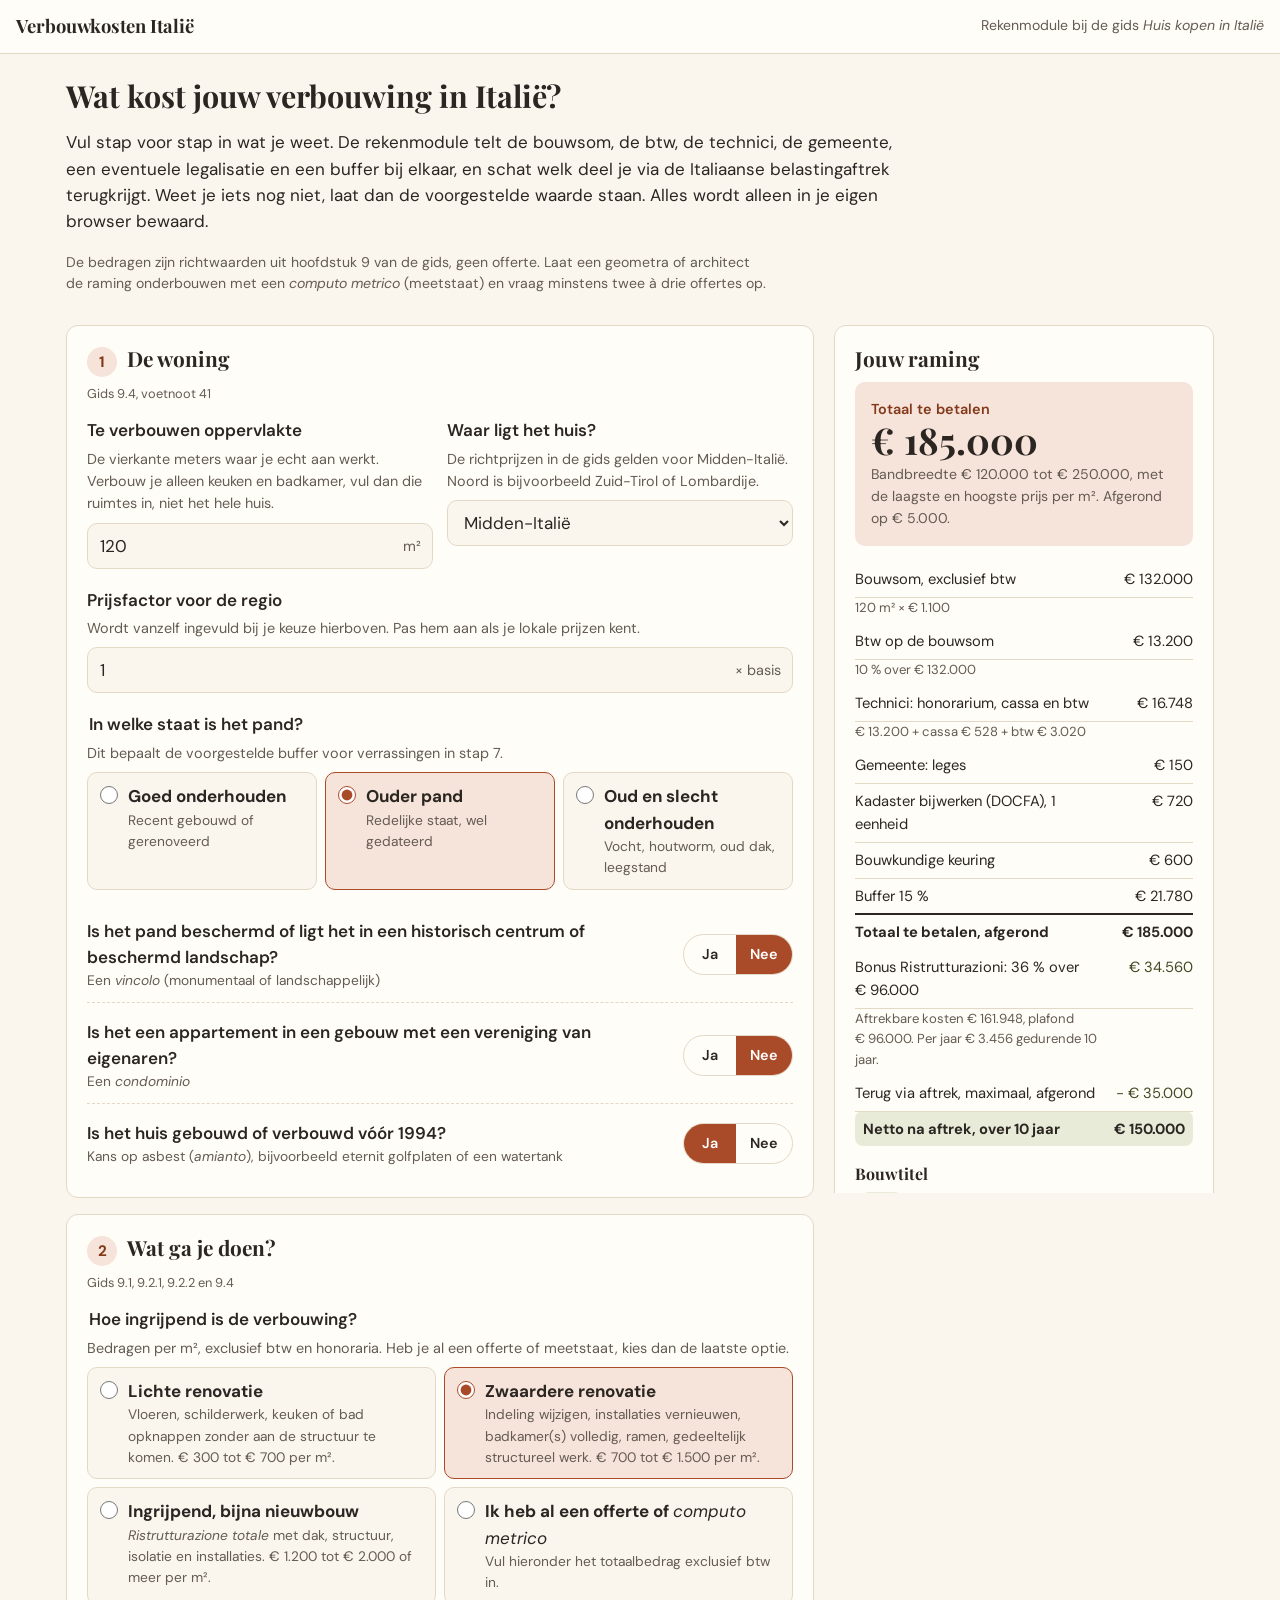
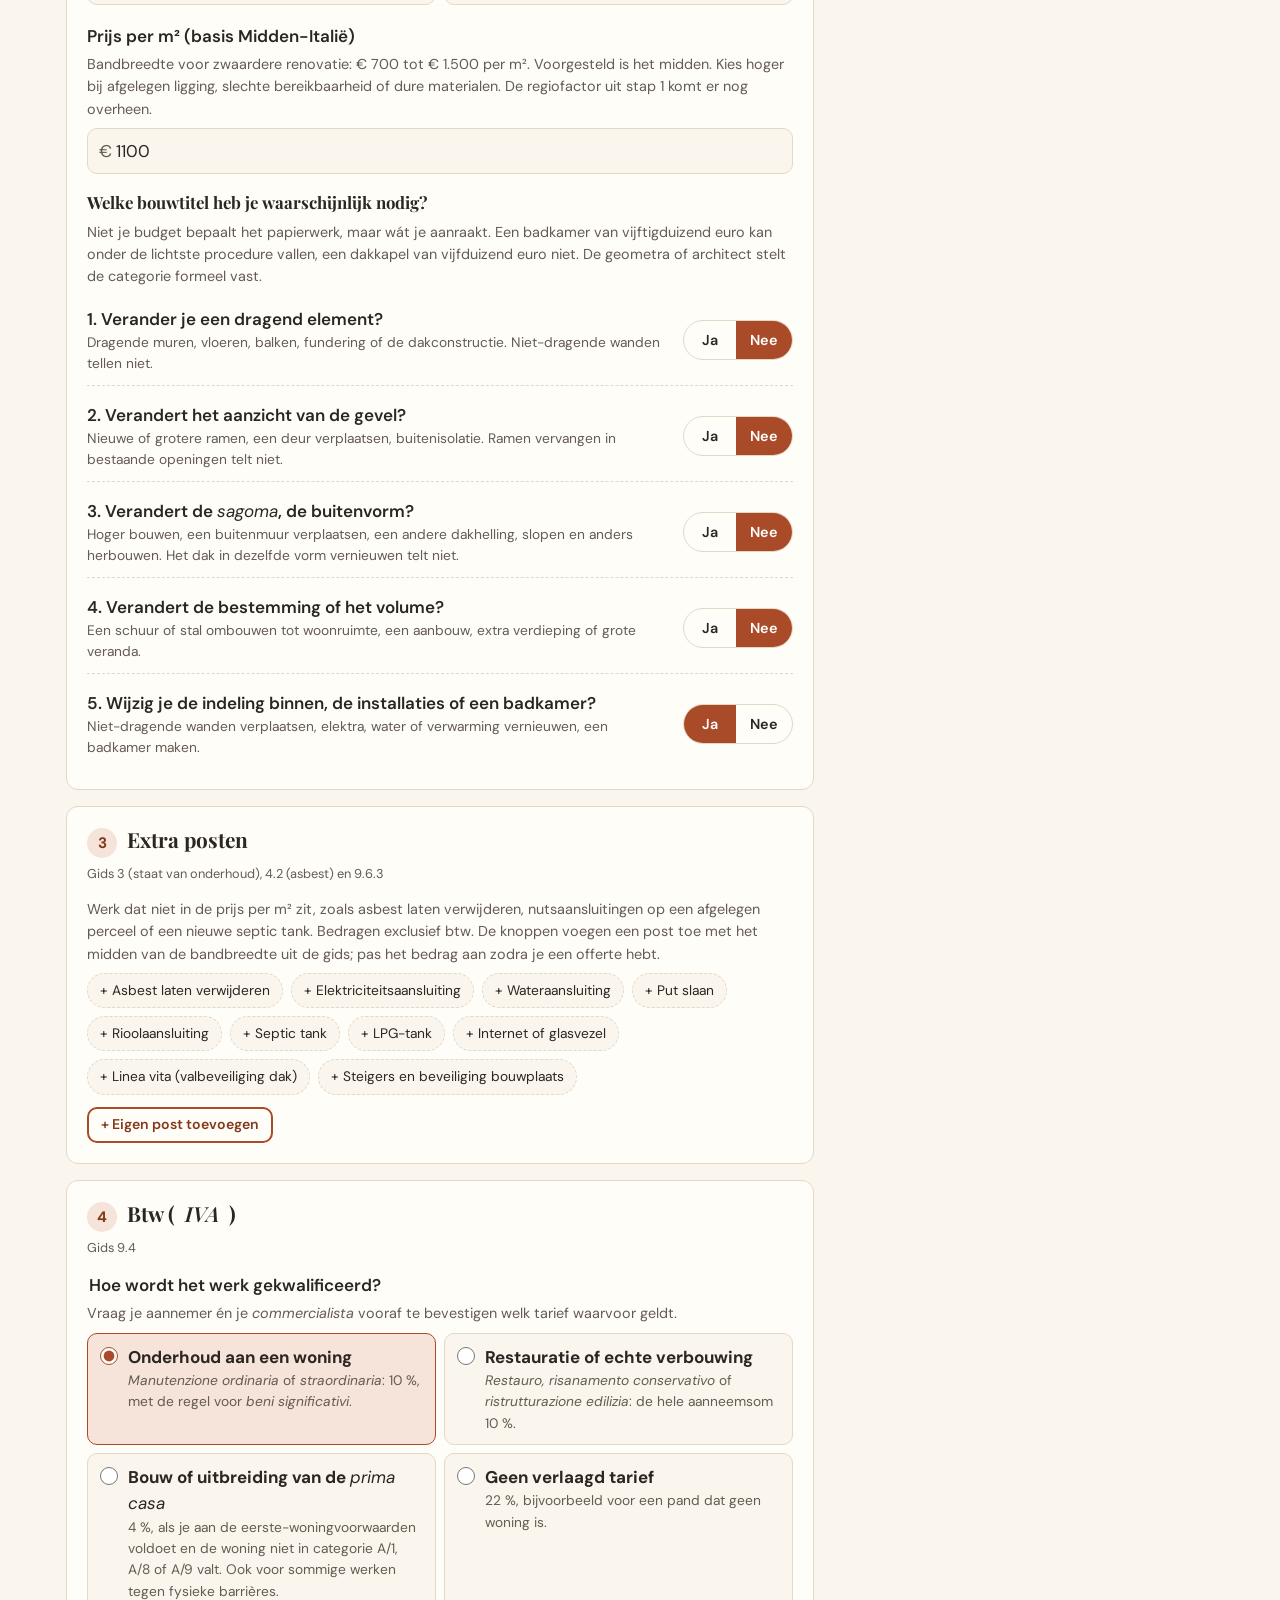
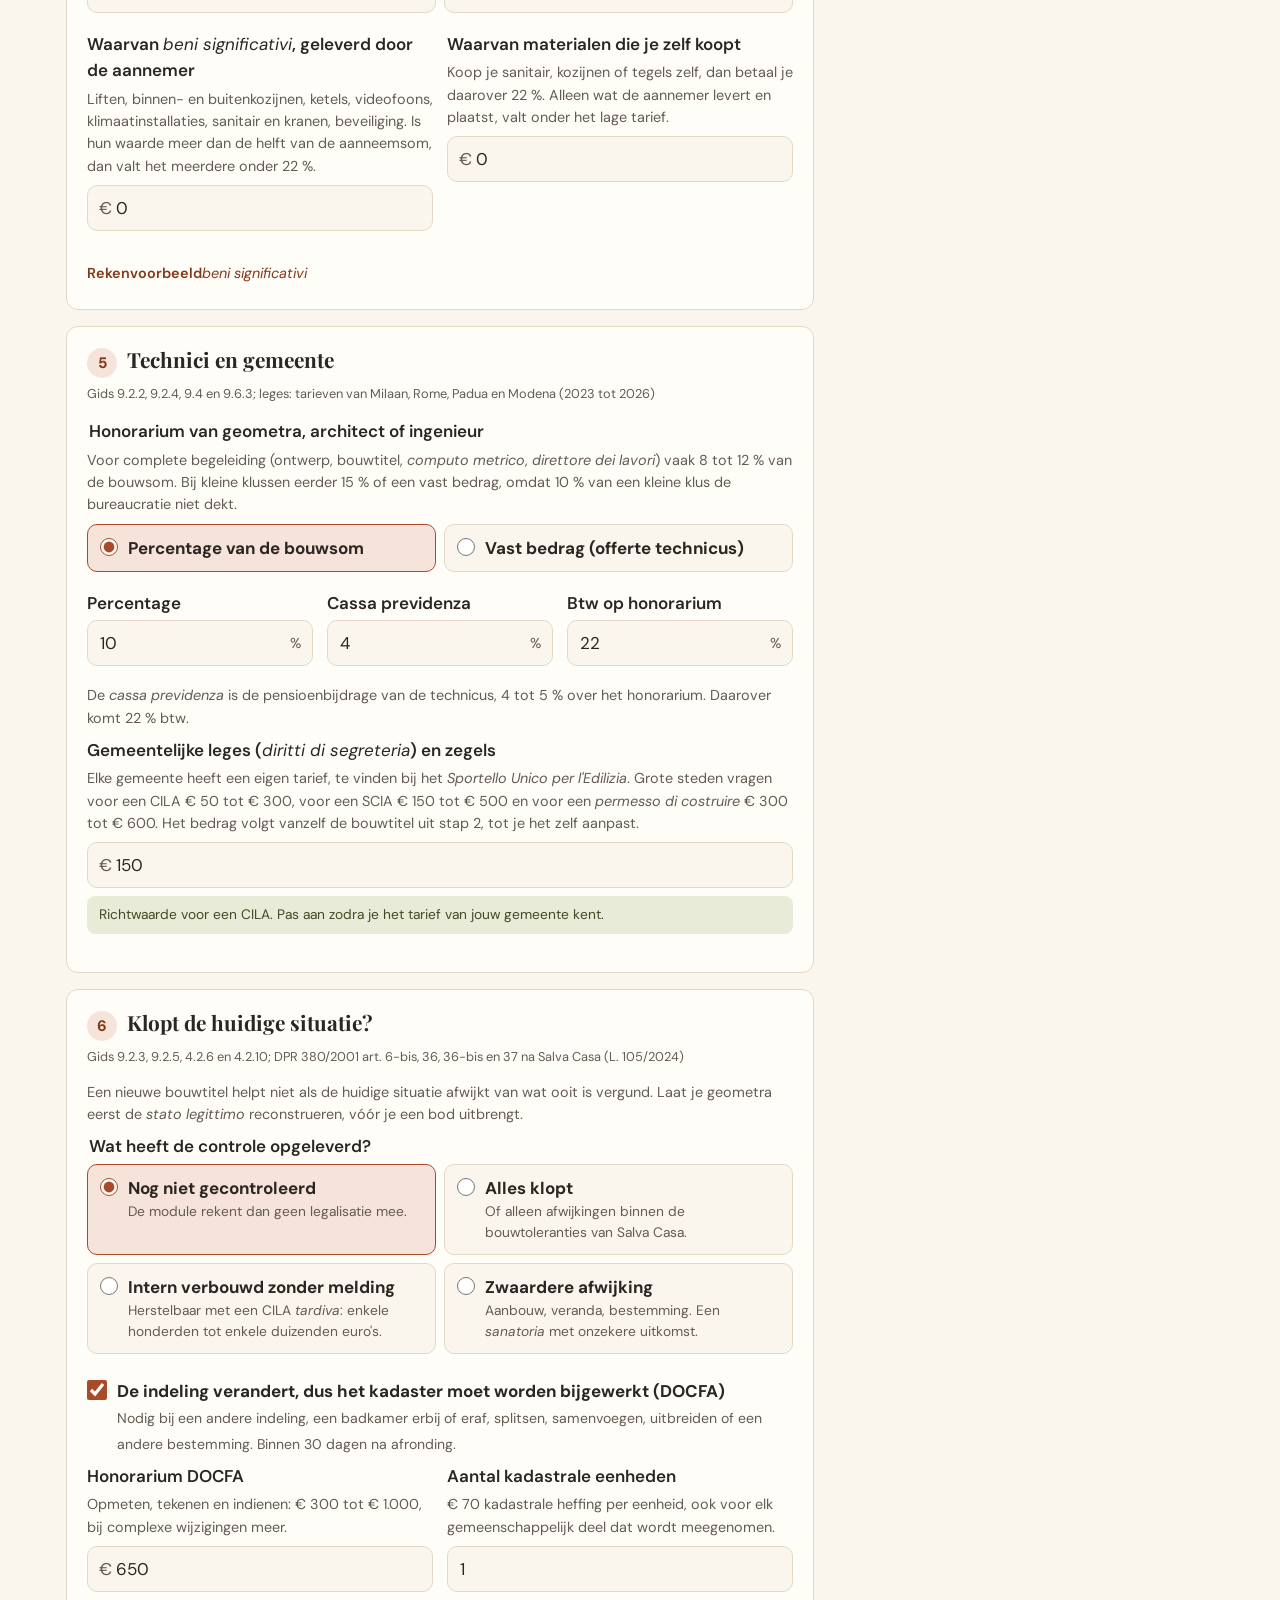
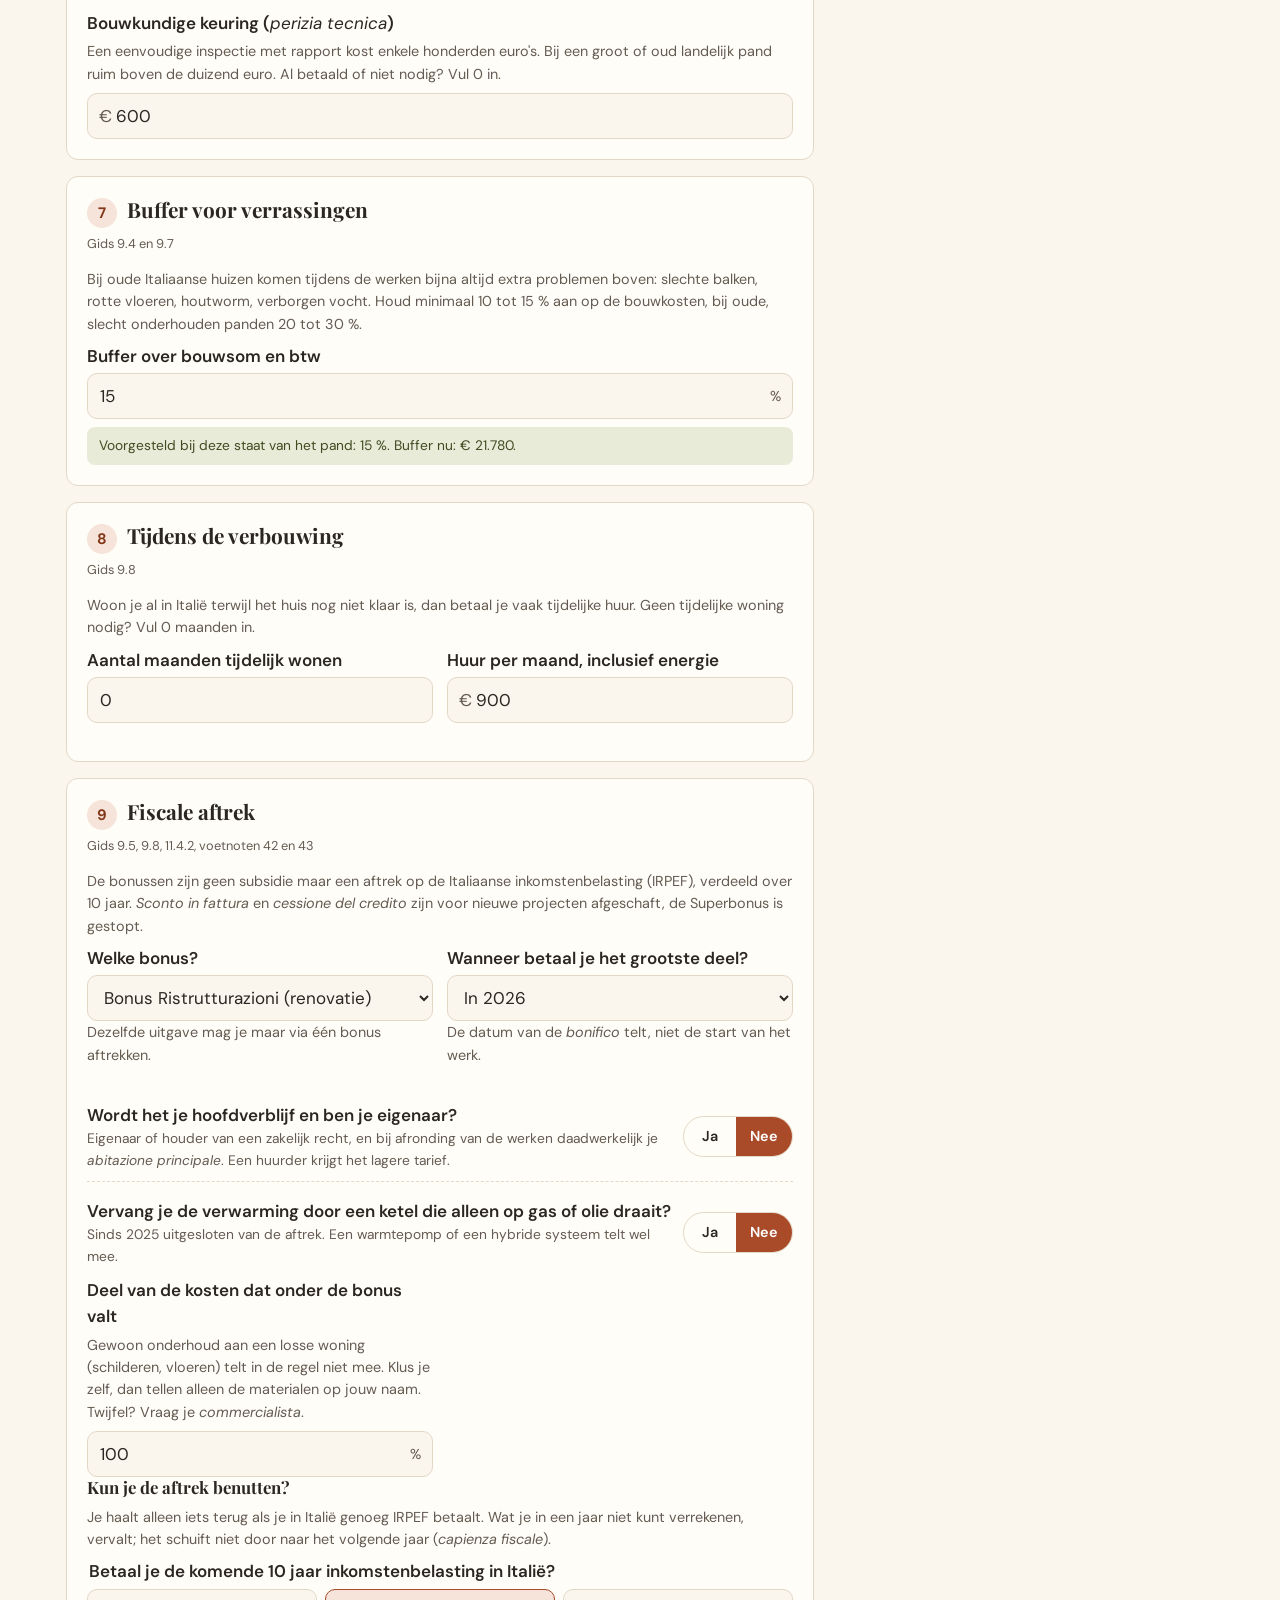
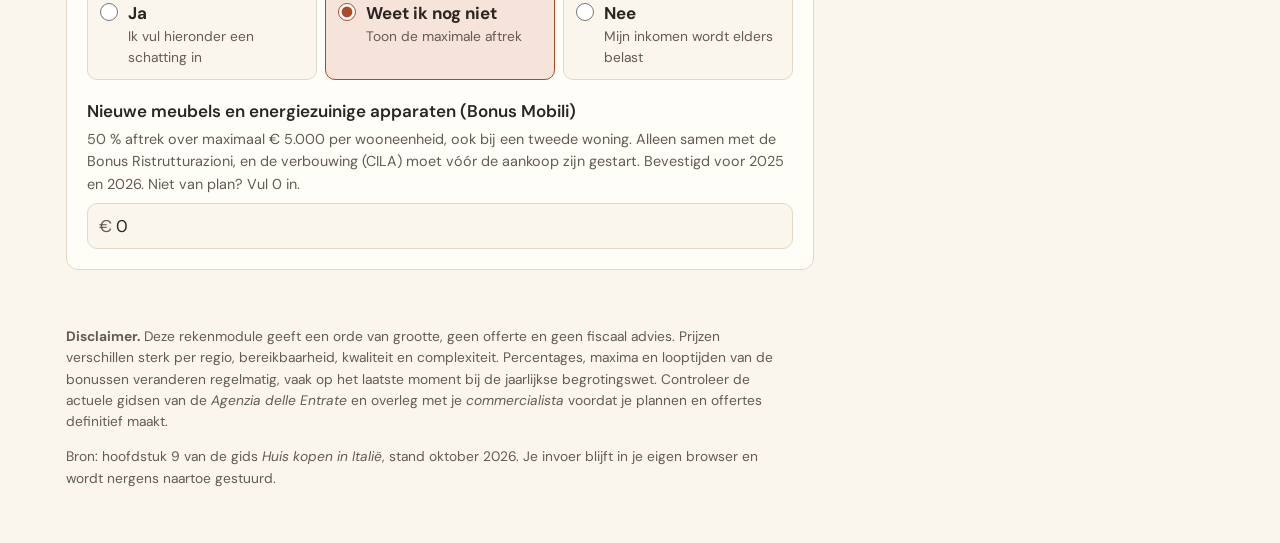
==== commit f940a171: "Verbouwkosten: kleine projecten afronden op € 1.000, exacte optelsom weg Onder een totaal van € 50.0" ====
--- a/verbouwkosten/index.html
+++ b/verbouwkosten/index.html
@@ -755,10 +755,12 @@
 const form = $('calc');
 const eur = new Intl.NumberFormat('nl-NL', { style: 'currency', currency: 'EUR', maximumFractionDigits: 0 });
 const fmt = (n) => eur.format(Math.round(n || 0));
-// Uitkomsten tonen we afgerond op € 5.000: de module geeft een orde van grootte, geen offerte.
-const STAP = 5000;
-const rond = (n) => (n > 0 ? Math.max(STAP, Math.round(n / STAP) * STAP) : 0);
-const rondAf = (n) => Math.round(Math.max(0, n) / STAP) * STAP;
+// Uitkomsten tonen we afgerond: de module geeft een orde van grootte, geen offerte.
+// Kleine projecten (totaal onder € 50.000) op € 1.000, de rest op € 5.000.
+const KLEIN = 50000;
+const stapVoor = (totaal) => (totaal < KLEIN ? 1000 : 5000);
+const rond = (n, stap) => (n > 0 ? Math.max(stap, Math.round(n / stap) * stap) : 0);
+const rondAf = (n, stap) => Math.round(Math.max(0, n) / stap) * stap;
 const pct = (n) => (Math.round(n * 1000) / 10).toLocaleString('nl-NL') + ' %';
 
 let extras = [];
@@ -1007,9 +1009,10 @@
   else mh.textContent = '';
 
   // samenvatting
-  $('sTotal').textContent = fmt(rond(s.totaal));
-  $('mTotal').textContent = fmt(rond(s.totaal));
-  $('sRange').textContent = (lo ? `Bandbreedte ${fmt(rond(lo.totaal))} tot ${fmt(rond(hi.totaal))}${niv.plus ? ' of meer' : ''}, met de laagste en hoogste prijs per m².` : 'Op basis van jouw offerte.') + ' Afgerond op € 5.000.';
+  const stap = stapVoor(s.totaal);
+  $('sTotal').textContent = fmt(rond(s.totaal, stap));
+  $('mTotal').textContent = fmt(rond(s.totaal, stap));
+  $('sRange').textContent = (lo ? `Bandbreedte ${fmt(rond(lo.totaal, stap))} tot ${fmt(rond(hi.totaal, stap))}${niv.plus ? ' of meer' : ''}, met de laagste en hoogste prijs per m².` : 'Op basis van jouw offerte.') + ` Afgerond op ${fmt(stap)}.`;
 
   const rows = [];
   const row = (l, n, cls) => rows.push(`<tr${cls ? ` class="${cls}"` : ''}><td>${l}</td><td>${n}</td></tr>`);
@@ -1039,8 +1042,7 @@
   row(`Buffer ${pct(v.buffer)}`, fmt(s.buffer));
   if (v.overbrugging) row(`Tijdelijk wonen, ${v.maanden} ${v.maanden === 1 ? 'maand' : 'maanden'}`, fmt(v.overbrugging));
   if (v.mobili) row('Meubels en apparaten', fmt(v.mobili));
-  row('Totaal te betalen, afgerond', fmt(rond(s.totaal)), 'sum');
-  row(`Optelsom van de posten: ${fmt(s.totaal)}`, '', 'sub');
+  row('Totaal te betalen, afgerond', fmt(rond(s.totaal, stap)), 'sum');
 
   if (v.bonusType !== 'geen') {
     const naam = { ristr: 'Bonus Ristrutturazioni', eco: 'Ecobonus', sisma: 'Sismabonus' }[v.bonusType];
@@ -1048,9 +1050,9 @@
     row(`Aftrekbare kosten ${fmt(b.basis)}, plafond ${fmt(b.cap)}. Per jaar ${fmt(b.per)} gedurende 10 jaar.`, '', 'sub');
     if (b.mobiliPer) row('Bonus Mobili: 50 % over max. € 5.000', fmt(b.mobiliPer * 10), 'minus');
     const terug = v.irpefStatus === 'weet' ? b.totaal + b.mobiliPer * 10 : b.benutTotaal;
-    row(v.irpefStatus === 'weet' ? 'Terug via aftrek, maximaal, afgerond' : 'Terug via aftrek, echt te benutten, afgerond', terug > 0 && !rondAf(terug) ? 'minder dan € 2.500' : '− ' + fmt(rondAf(terug)), 'minus');
+    row(v.irpefStatus === 'weet' ? 'Terug via aftrek, maximaal, afgerond' : 'Terug via aftrek, echt te benutten, afgerond', terug > 0 && !rondAf(terug, stap) ? 'minder dan ' + fmt(stap / 2) : '− ' + fmt(rondAf(terug, stap)), 'minus');
     if (v.irpefStatus !== 'weet') row(`${fmt(b.benut)} per jaar${b.verloren > 0 ? `, ${fmt(b.verloren)} vervalt` : ''}`, '', 'sub');
-    row('Netto na aftrek, over 10 jaar', fmt(Math.max(0, rond(s.totaal) - rondAf(terug))), 'net');
+    row('Netto na aftrek, over 10 jaar', fmt(Math.max(0, rond(s.totaal, stap) - rondAf(terug, stap))), 'net');
   }
   $('sLines').innerHTML = rows.join('');
 
